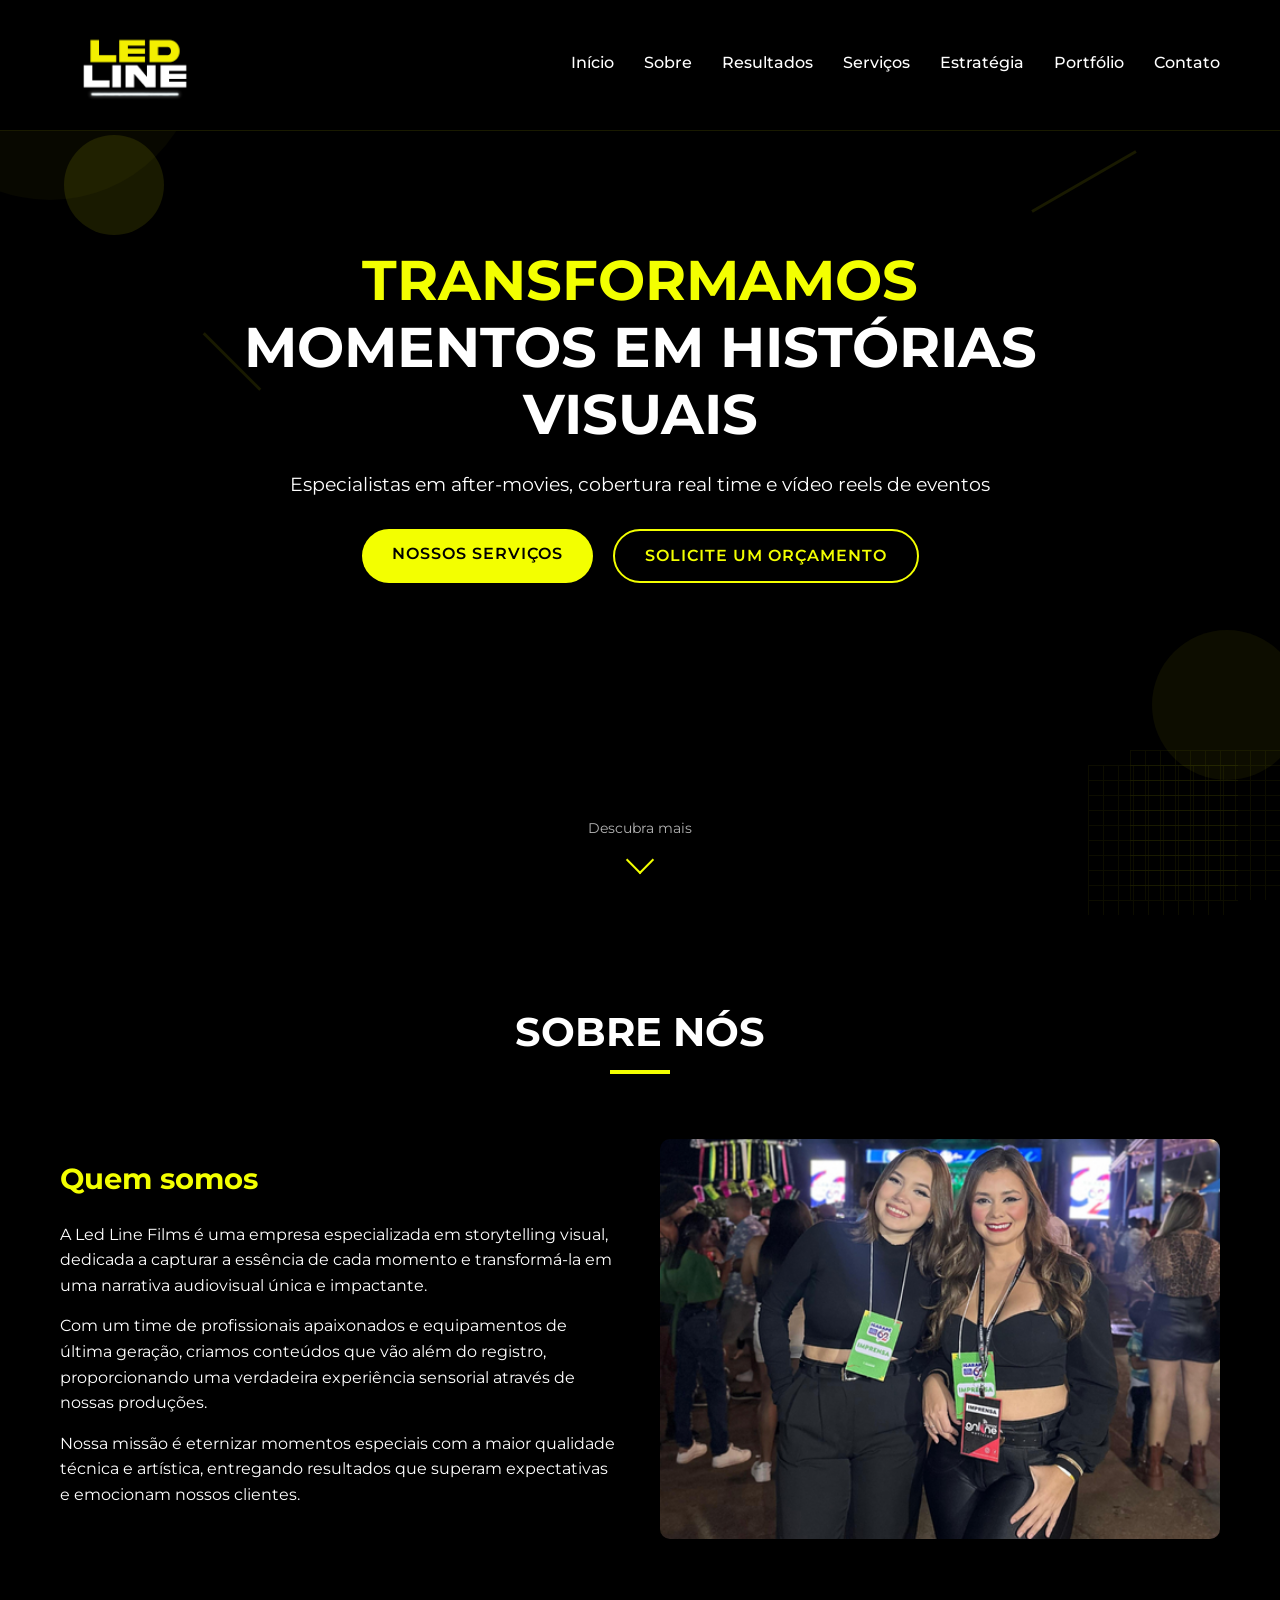
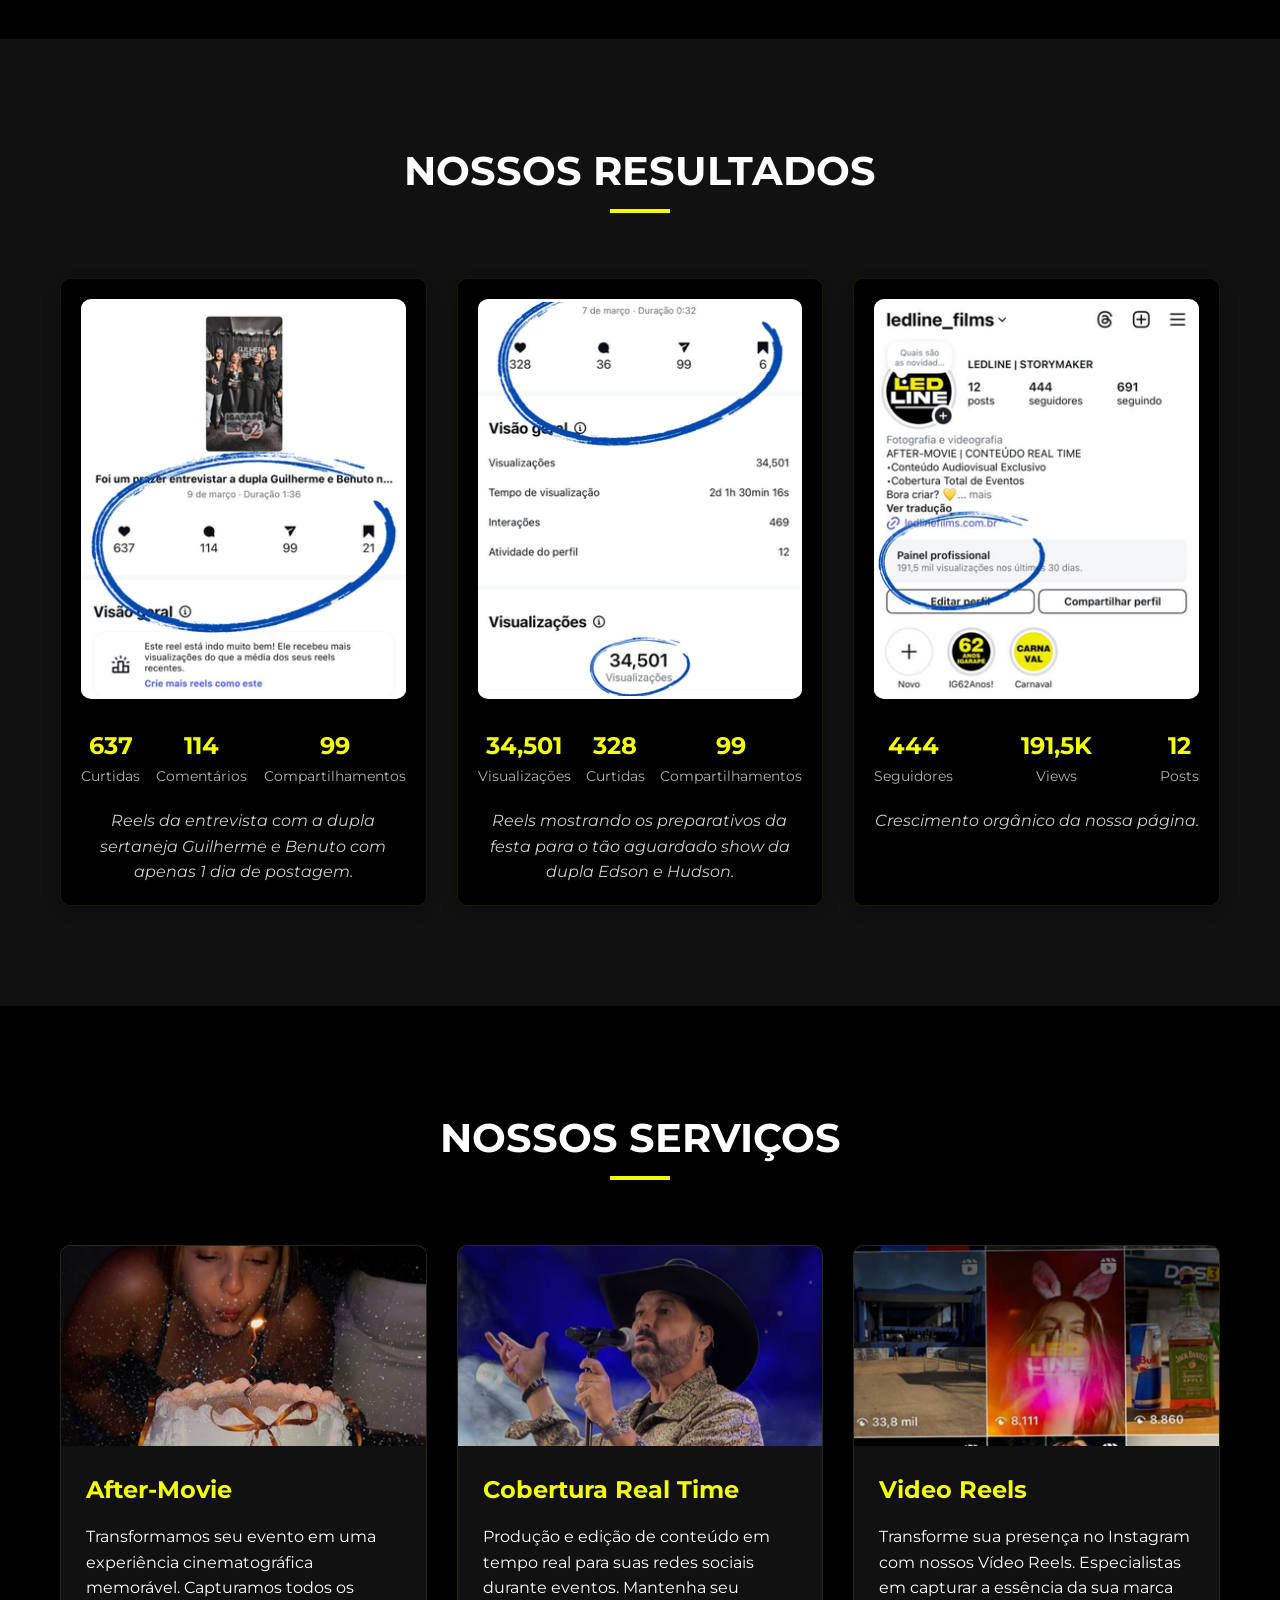
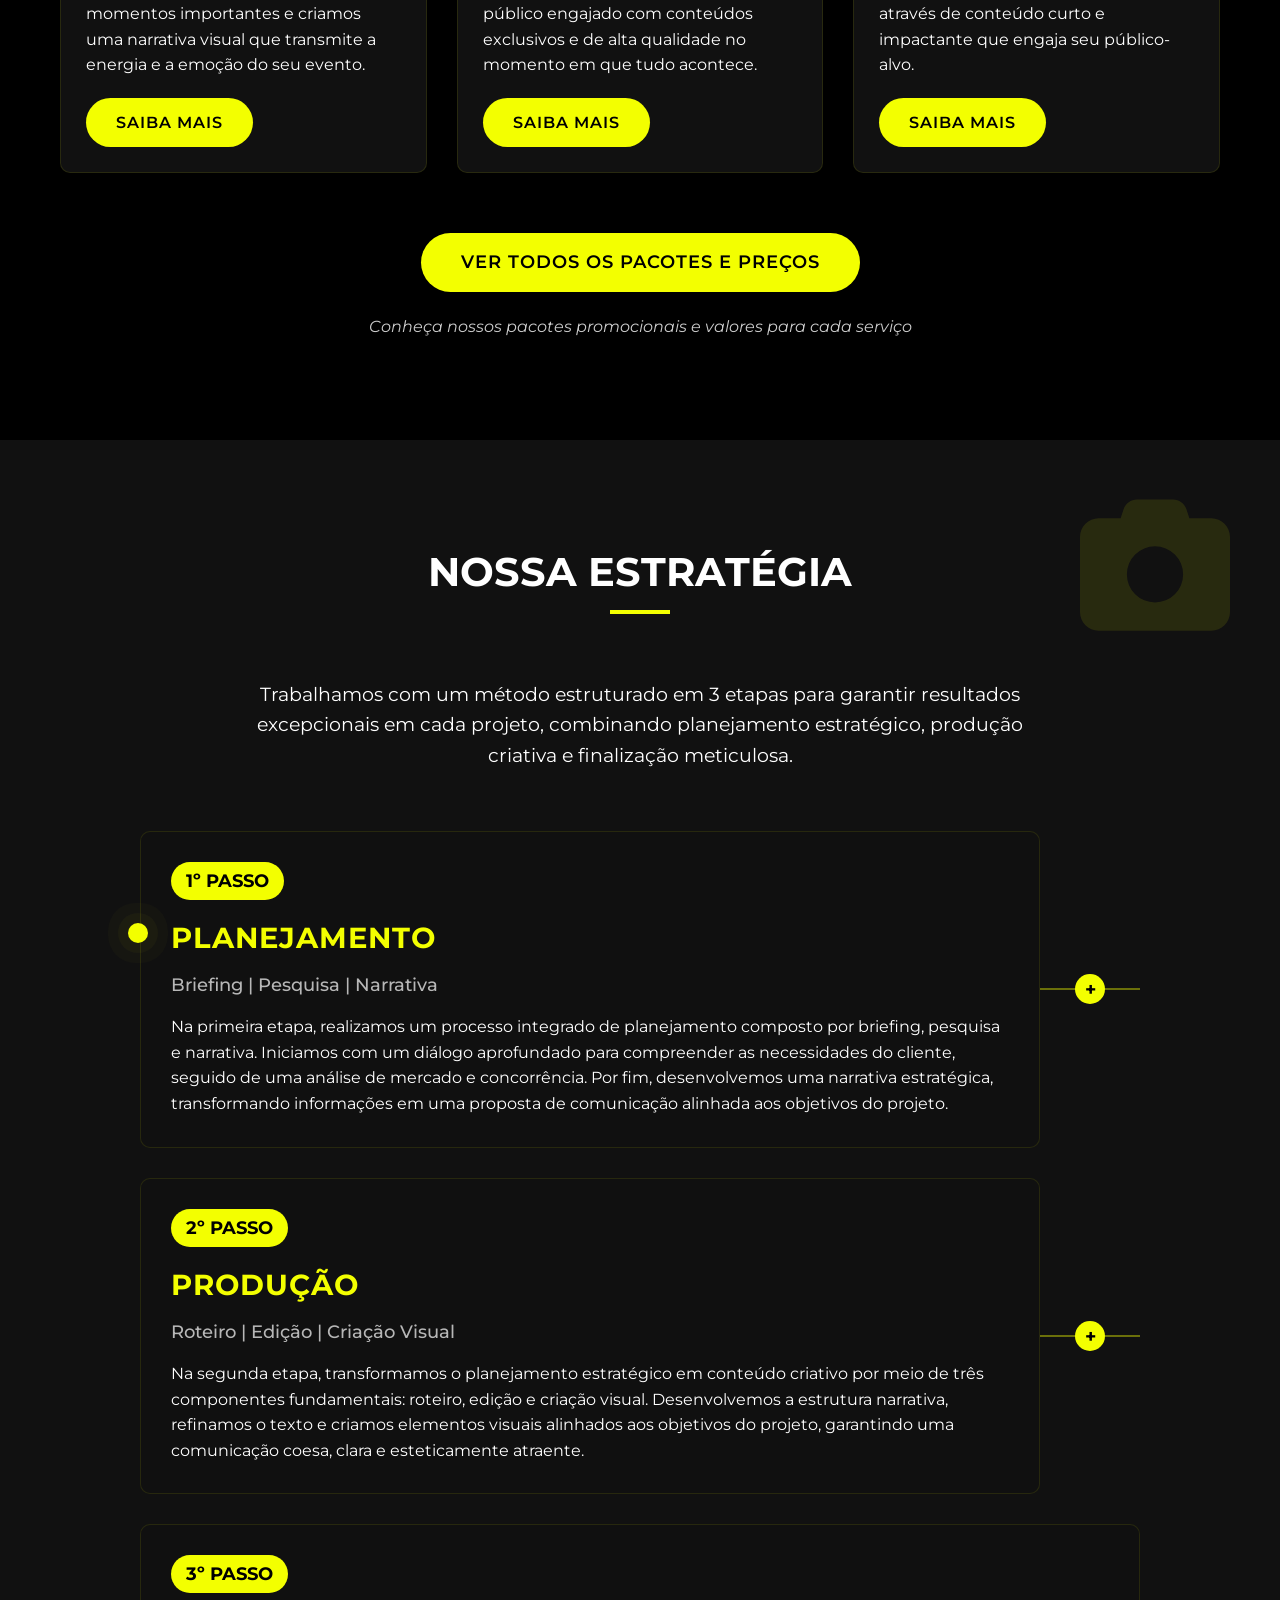
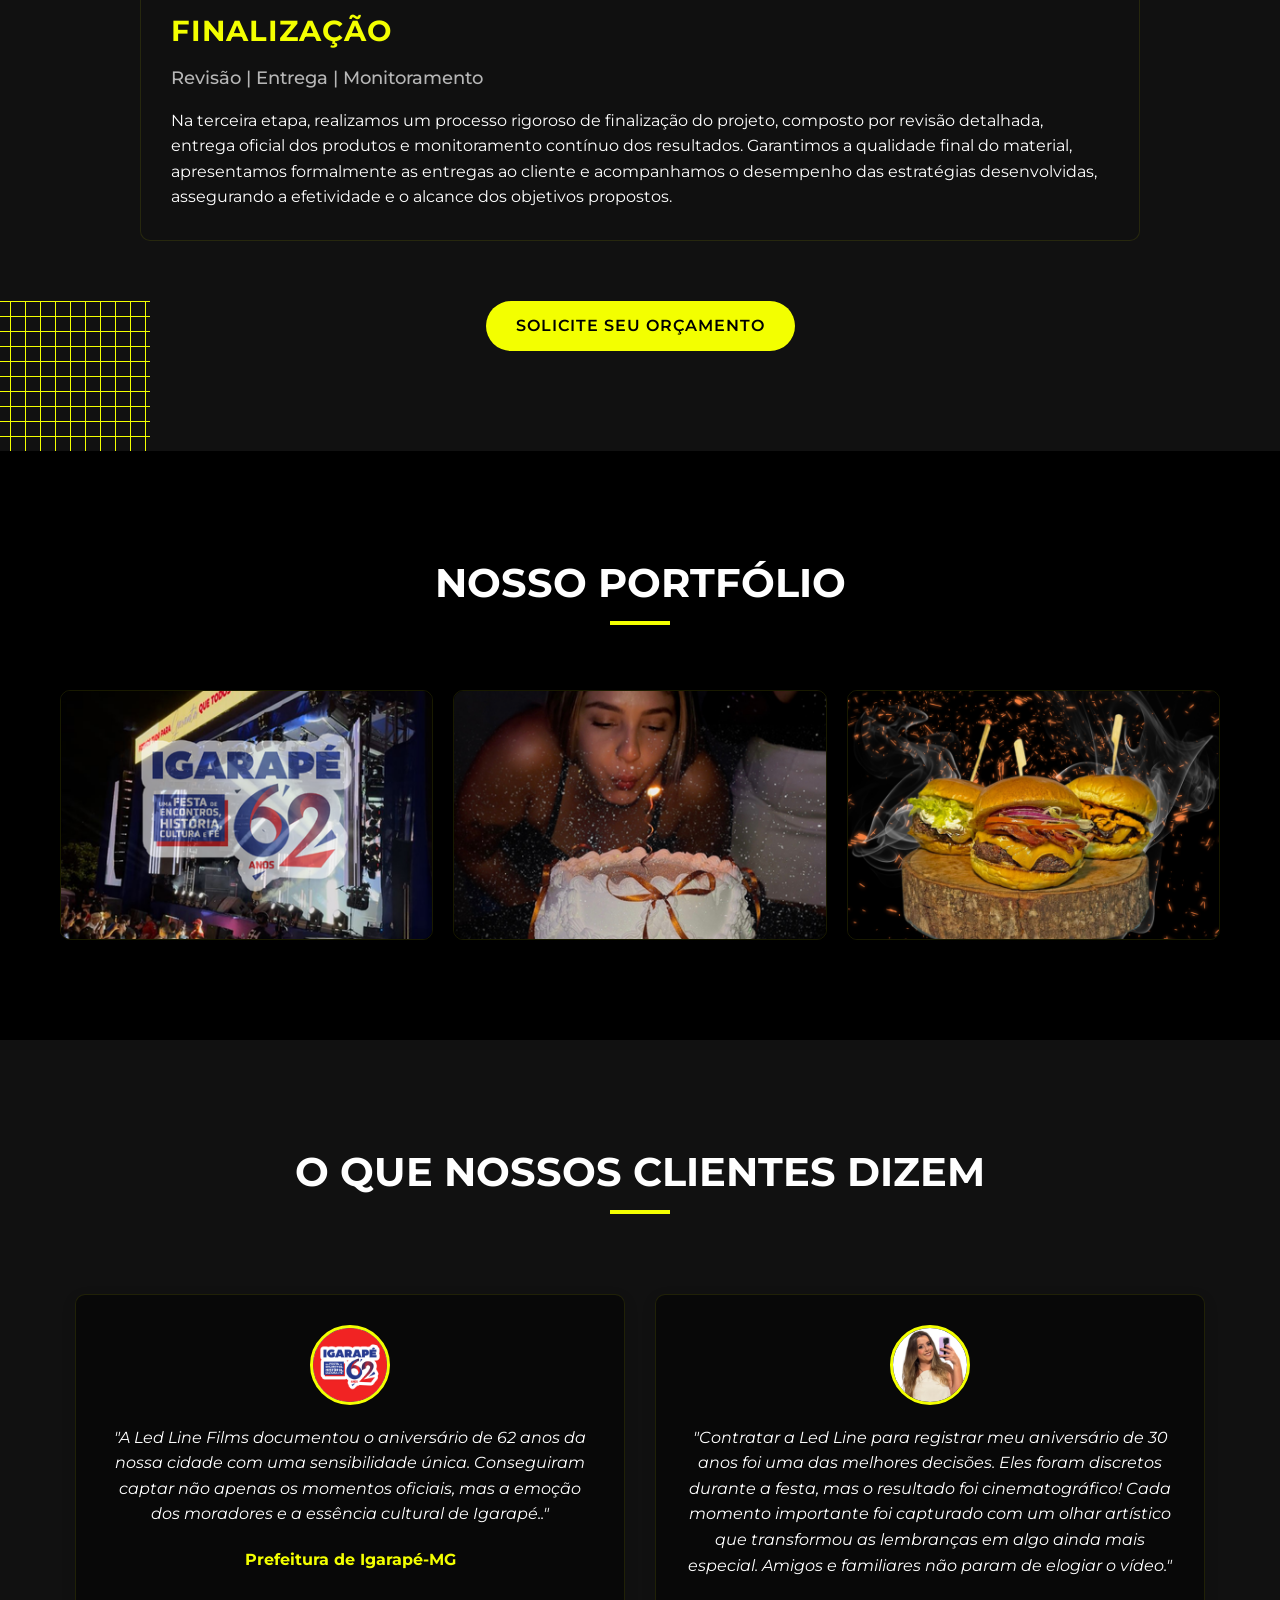
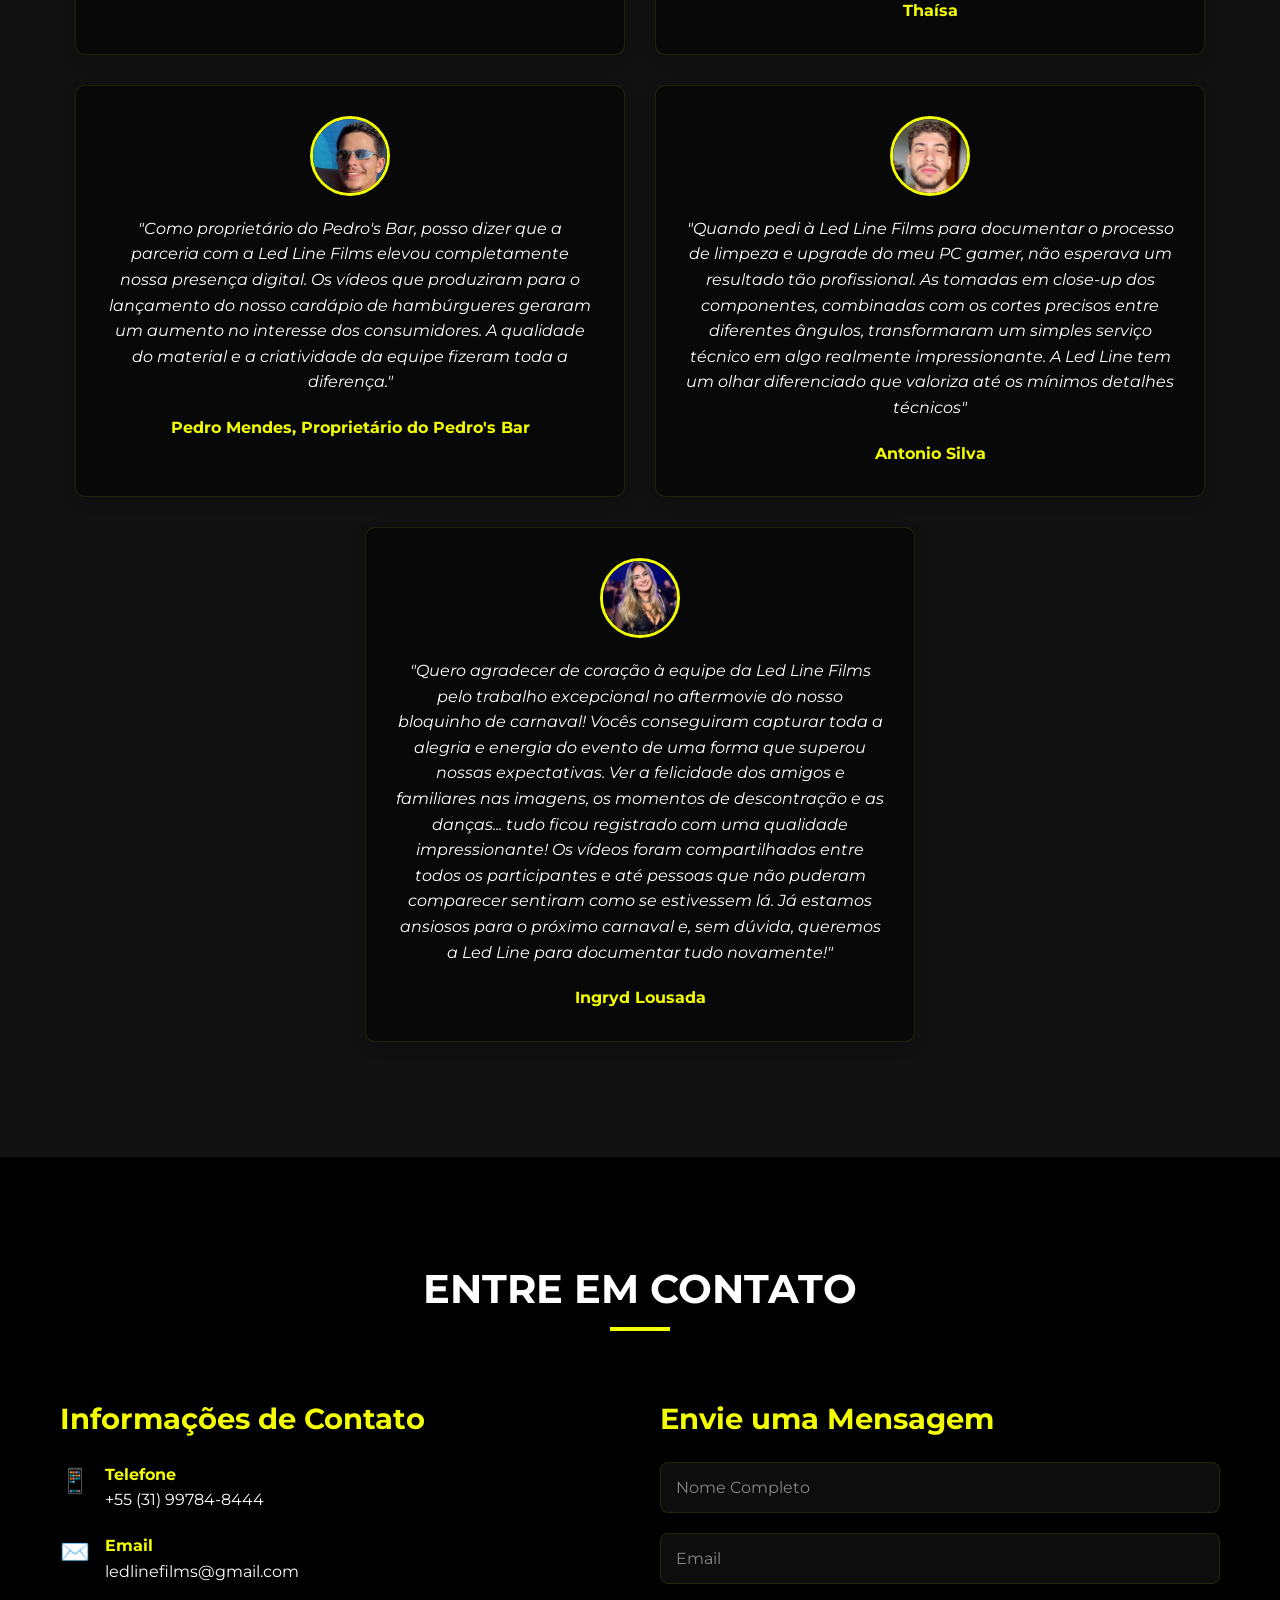
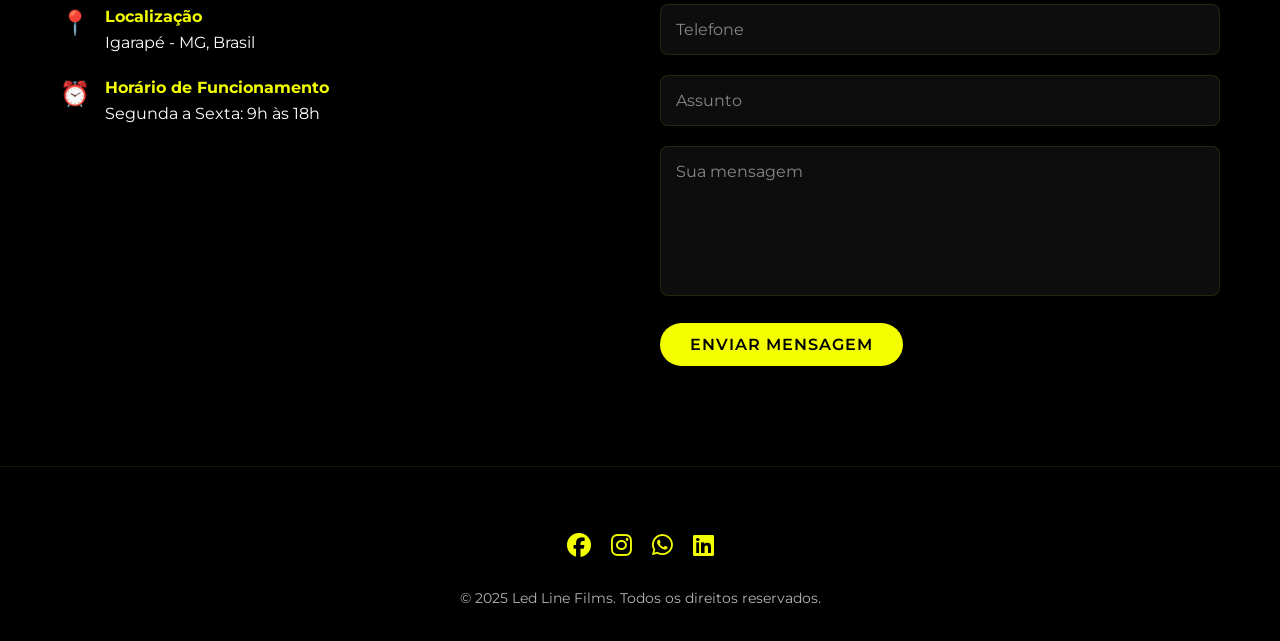
==== index.html @ b4d3a760 "main" ====
<!DOCTYPE html>
<html lang="pt-BR">
<head>
    <meta charset="UTF-8">
    <meta name="viewport" content="width=device-width, initial-scale=1.0">
    <title>Led Line Films | Story Maker</title>
    <link rel="stylesheet" href="styles.css">
    <link href="https://fonts.googleapis.com/css2?family=Montserrat:wght@400;500;600;700&display=swap" rel="stylesheet">
    <link rel="icon" href="/imgs/favicon.svg" type="image/x-icon">
    <link rel="shortcut icon" href="/imgs/favicon.svg" type="image/x-icon">
    <link rel="stylesheet" href="https://cdnjs.cloudflare.com/ajax/libs/font-awesome/6.5.1/css/all.min.css">
</head>
<body>
    <!-- Header -->
    <header>
        <div class="container nav-container">
            <a href="#home" class="logo">
                <img src="/imgs/logo.png" alt="LED LINE Films Logo">
            </a>
            <nav>
                <ul>
                    <li><a href="#home">Início</a></li>
                    <li><a href="#about">Sobre</a></li>
                    <li><a href="#resultados">Resultados</a></li>
                    <li><a href="#services">Serviços</a></li>
                    <li><a href="#estrategia">Estratégia</a></li>
                    <li><a href="#portfolio">Portfólio</a></li>
                    <li><a href="#contact">Contato</a></li>
                </ul>
            </nav>
            <div class="hamburger">
                <div class="line1"></div>
                <div class="line2"></div>
                <div class="line3"></div>
            </div>
        </div>
    </header>

   <!-- Hero Section Corrigida -->
<section class="hero" id="home">
    <div class="container">
        <div class="hero-content">
            <h1><span class="accent-text">Transformamos</span> momentos em histórias visuais</h1>
            <p>Especialistas em after-movies, cobertura real time e vídeo reels de eventos</p>
            <div class="hero-buttons">
                <a href="#services" class="btn">Nossos Serviços</a>
                <a href="#contact" class="btn btn-outline">Solicite um orçamento</a>
            </div>
        </div>
        
        <!-- Indicador de scroll reposicionado -->
        <div class="scroll-indicator">
            <span>Descubra mais</span>
            <div class="scroll-arrow">
                <i class="arrow-down"></i>
            </div>
        </div>
    </div>
    
    <!-- Elementos decorativos -->
    <div class="hero-decor-grid"></div>
    <div class="hero-decor-circle"></div>
</section>

    <!-- About Section -->
    <section class="about" id="about">
        <div class="container">
            <div class="section-title">
                <h2>Sobre Nós</h2>
            </div>
            <div class="about-content">
                <div class="about-text">
                    <h3>Quem somos</h3>
                    <p>A Led Line Films é uma empresa especializada em storytelling visual, dedicada a capturar a essência de cada momento e transformá-la em uma narrativa audiovisual única e impactante.</p>
                    <p>Com um time de profissionais apaixonados e equipamentos de última geração, criamos conteúdos que vão além do registro, proporcionando uma verdadeira experiência sensorial através de nossas produções.</p>
                    <p>Nossa missão é eternizar momentos especiais com a maior qualidade técnica e artística, entregando resultados que superam expectativas e emocionam nossos clientes.</p>
                </div>
                <div class="about-image">
                    <img src="/imgs/equipe-led-line1.png" alt="Equipe Led Line Films em ação">
                </div>
            </div>
        </div>
    </section>

    <!-- Results Section -->
    <section class="resultados" id="resultados">
        <div class="container">
            <div class="section-title">
                <h2>Nossos Resultados</h2>
            </div>
            <div class="resultados-grid">
                <div class="resultado-card">
                    <div class="resultado-insights">
                        <img src="/imgs/result1.png" alt="Insights do Reel">
                        <div class="resultado-stats">
                            <div class="stat-item">
                                <span class="stat-number">637</span>
                                <span class="stat-label">Curtidas</span>
                            </div>
                            <div class="stat-item">
                                <span class="stat-number">114</span>
                                <span class="stat-label">Comentários</span>
                            </div>
                            <div class="stat-item">
                                <span class="stat-number">99</span>
                                <span class="stat-label">Compartilhamentos</span>
                            </div>
                        </div>
                        <p class="resultado-description">Reels da entrevista com a dupla sertaneja Guilherme e Benuto com apenas 1 dia de postagem.</p>
                    </div>
                </div>
                <div class="resultado-card">
                    <div class="resultado-insights">
                        <img src="/imgs/result2.png" alt="Show Insights">
                        <div class="resultado-stats">
                            <div class="stat-item">
                                <span class="stat-number">34,501</span>
                                <span class="stat-label">Visualizações</span>
                            </div>
                            <div class="stat-item">
                                <span class="stat-number">328</span>
                                <span class="stat-label">Curtidas</span>
                            </div>
                            <div class="stat-item">
                                <span class="stat-number">99</span>
                                <span class="stat-label">Compartilhamentos</span>
                            </div>
                        </div>
                        <p class="resultado-description">Reels mostrando os preparativos da festa para o tão aguardado show da dupla Edson e Hudson.</p>
                    </div>
                </div>
                <div class="resultado-card">
                    <div class="resultado-insights">
                        <img src="/imgs/result3.png" alt="Show Insights">
                        <div class="resultado-stats">
                            <div class="stat-item">
                                <span class="stat-number">444</span>
                                <span class="stat-label">Seguidores</span>
                            </div>
                            <div class="stat-item">
                                <span class="stat-number">191,5K</span>
                                <span class="stat-label">Views</span>
                            </div>
                            <div class="stat-item">
                                <span class="stat-number">12</span>
                                <span class="stat-label">Posts</span>
                            </div>
                        </div>
                        <p class="resultado-description">Crescimento orgânico da nossa página.</p>
                    </div>
                </div>
            </div>
        </div>
    </section>

    <!-- Services Section -->
    <section class="services" id="services">
        <div class="container">
            <div class="section-title">
                <h2>Nossos Serviços</h2>
            </div>
            <div class="services-grid">
                <div class="service-card">
                    <div class="service-img">
                        <img src="/imgs/AFTERMOVIE.png" alt="After-Movie">
                    </div>
                    <div class="service-info">
                        <h3>After-Movie</h3>
                        <p>Transformamos seu evento em uma experiência cinematográfica memorável. Capturamos todos os momentos importantes e criamos uma narrativa visual que transmite a energia e a emoção do seu evento.</p>
                        <a href="#contact" class="btn">Saiba mais</a>
                    </div>
                </div>
                <div class="service-card">
                    <div class="service-img">
                        <img src="/imgs/REALTIME.png" alt="Conteúdo Real Time">
                    </div>
                    <div class="service-info">
                        <h3>Cobertura Real Time</h3>
                        <p>Produção e edição de conteúdo em tempo real para suas redes sociais durante eventos. Mantenha seu público engajado com conteúdos exclusivos e de alta qualidade no momento em que tudo acontece.</p>
                        <a href="#contact" class="btn">Saiba mais</a>
                    </div>
                </div>
                <div class="service-card">
                    <div class="service-img">
                        <img src="/imgs/VIDEOREELS.png" alt="Cobertura Total de Eventos">
                    </div>
                    <div class="service-info">
                        <h3>Video Reels</h3>
                        <p>Transforme sua presença no Instagram com nossos Vídeo Reels. Especialistas em capturar a essência da sua marca através de conteúdo curto e impactante que engaja seu público-alvo.</p>
                        <a href="#contact" class="btn">Saiba mais</a>
                    </div>
                </div>
            </div>
            <!-- Botão para adicionar no final da seção de serviços na página principal (index.html) -->
                <div class="services-cta">
                    <a href="pacotes.html" class="btn btn-lg">Ver todos os pacotes e preços</a>
                    <p>Conheça nossos pacotes promocionais e valores para cada serviço</p>
                </div>
        </div>
    </section>
    

    <!-- Estratégia Section -->
<section class="estrategia" id="estrategia">
    <div class="container">
        <div class="section-title">
            <h2>Nossa Estratégia</h2>
        </div>
        
        <div class="estrategia-intro">
            <p>Trabalhamos com um método estruturado em 3 etapas para garantir resultados excepcionais em cada projeto, combinando planejamento estratégico, produção criativa e finalização meticulosa.</p>
        </div>
        
        <div class="estrategia-steps">
            <div class="step-container">
                <div class="step-card">
                    <div class="step-number">1º PASSO</div>
                    <h3>PLANEJAMENTO</h3>
                    <div class="step-subtitle">Briefing | Pesquisa | Narrativa</div>
                    <p>Na primeira etapa, realizamos um processo integrado de planejamento composto por briefing, pesquisa e narrativa. Iniciamos com um diálogo aprofundado para compreender as necessidades do cliente, seguido de uma análise de mercado e concorrência. Por fim, desenvolvemos uma narrativa estratégica, transformando informações em uma proposta de comunicação alinhada aos objetivos do projeto.</p>
                </div>
                <div class="step-connector">
                    <span class="connector-line"></span>
                    <span class="connector-plus">+</span>
                </div>
            </div>

            <div class="step-container">
                <div class="step-card">
                    <div class="step-number">2º PASSO</div>
                    <h3>PRODUÇÃO</h3>
                    <div class="step-subtitle">Roteiro | Edição | Criação Visual</div>
                    <p>Na segunda etapa, transformamos o planejamento estratégico em conteúdo criativo por meio de três componentes fundamentais: roteiro, edição e criação visual. Desenvolvemos a estrutura narrativa, refinamos o texto e criamos elementos visuais alinhados aos objetivos do projeto, garantindo uma comunicação coesa, clara e esteticamente atraente.</p>
                </div>
                <div class="step-connector">
                    <span class="connector-line"></span>
                    <span class="connector-plus">+</span>
                </div>
            </div>

            <div class="step-container">
                <div class="step-card">
                    <div class="step-number">3º PASSO</div>
                    <h3>FINALIZAÇÃO</h3>
                    <div class="step-subtitle">Revisão | Entrega | Monitoramento</div>
                    <p>Na terceira etapa, realizamos um processo rigoroso de finalização do projeto, composto por revisão detalhada, entrega oficial dos produtos e monitoramento contínuo dos resultados. Garantimos a qualidade final do material, apresentamos formalmente as entregas ao cliente e acompanhamos o desempenho das estratégias desenvolvidas, assegurando a efetividade e o alcance dos objetivos propostos.</p>
                </div>
            </div>
        </div>
        
        <div class="estrategia-cta">
            <a href="#contact" class="btn">Solicite seu orçamento</a>
        </div>
    </div>
    
    <!-- Elementos decorativos -->
    <div class="estrategia-decor-camera"></div>
    <div class="estrategia-decor-grid"></div>
    <div class="estrategia-decor-circles"></div>
</section>

    <!-- Portfolio Section -->
    <section class="portfolio" id="portfolio">
        <div class="container">
            <div class="section-title">
                <h2>Nosso Portfólio</h2>
            </div>
            <div class="portfolio-grid">
                <div class="portfolio-item">
                    <img src="/imgs/62_anos_igarapé.png" alt="Projeto 1" class="portfolio-img">
                    <div class="portfolio-overlay">
                        <h3>62 anos de Igarapé</h3>
                        <p>After-movie para a festa de 62 anos da cidade de Igarapé-MG</p>
                        <a href="https://www.instagram.com/reel/DG8-JLySBRs/?utm_source=ig_web_copy_link&igsh=MzRlODBiNWFlZA==" class="btn">Ver Projeto</a>
                    </div>
                </div>
                <div class="portfolio-item">
                    <img src="/imgs/AFTERMOVIE.png" alt="Projeto 2" class="portfolio-img">
                    <div class="portfolio-overlay">
                        <h3>Aniversário Lawane</h3>
                        <p>Cobertura completa e After-movie festa de Aniversário. </p>
                        <a href="https://www.instagram.com/reel/DGlyJ3hvzEm/?utm_source=ig_web_copy_link&igsh=MzRlODBiNWFlZA==" class="btn">Ver Projeto</a>
                    </div>
                </div>
                <div class="portfolio-item">
                    <img src="/imgs/3_hamburgueres.png" alt="Projeto 3" class="portfolio-img">
                    <div class="portfolio-overlay">
                        <h3>Reels Hambúrguer</h3>
                        <p>Conteúdo produzido para divulgação de novos Hambúrgueres a venda.</p>
                        <a href="https://www.instagram.com/reel/DGUJ_J6pCi2/?utm_source=ig_web_copy_link&igsh=MzRlODBiNWFlZA==" class="btn">Ver Projeto</a>
                    </div>
                </div>
            </div>
        </div>
    </section>

    <!-- Testimonials Section -->
    <section class="testimonials">
        <div class="container">
            <div class="section-title">
                <h2>O Que Nossos Clientes Dizem</h2>
            </div>
            <div class="testimonial-slider">
                <div class="testimonial">
                    <div class="client-image">
                        <img src="/imgs/logo_igarape_fundo_vermelho.png" alt="Cliente">
                    </div>
                    <p>"A Led Line Films documentou o aniversário de 62 anos da nossa cidade com uma sensibilidade única. Conseguiram captar não apenas os momentos oficiais, mas a emoção dos moradores e a essência cultural de Igarapé.."</p>
                    <div class="client-name">Prefeitura de Igarapé-MG</div>
                </div>
    
                <div class="testimonial">
                    <div class="client-image">
                        <img src="/imgs/foto_thaisa.png" alt="Cliente">
                    </div>
                    <p>"Contratar a Led Line para registrar meu aniversário de 30 anos foi uma das melhores decisões. Eles foram discretos durante a festa, mas o resultado foi cinematográfico! Cada momento importante foi capturado com um olhar artístico que transformou as lembranças em algo ainda mais especial. Amigos e familiares não param de elogiar o vídeo."</p>
                    <div class="client-name">Thaísa</div>
                </div>
    
                <div class="testimonial">
                    <div class="client-image">
                        <img src="/imgs/foto_pedro.png" alt="Cliente">
                    </div>
                    <p>"Como proprietário do Pedro's Bar, posso dizer que a parceria com a Led Line Films elevou completamente nossa presença digital. Os vídeos que produziram para o lançamento do nosso cardápio de hambúrgueres geraram um aumento no interesse dos consumidores. A qualidade do material e a criatividade da equipe fizeram toda a diferença."</p>
                    <div class="client-name">Pedro Mendes, Proprietário do Pedro's Bar</div>
                </div>
    
                <div class="testimonial">
                    <div class="client-image">
                        <img src="/imgs/foto_antonio.png" alt="Cliente">
                    </div>
                    <p>"Quando pedi à Led Line Films para documentar o processo de limpeza e upgrade do meu PC gamer, não esperava um resultado tão profissional. As tomadas em close-up dos componentes, combinadas com os cortes precisos entre diferentes ângulos, transformaram um simples serviço técnico em algo realmente impressionante. A Led Line tem um olhar diferenciado que valoriza até os mínimos detalhes técnicos"</p>
                    <div class="client-name">Antonio Silva</div>
                </div>

                <div class="testimonial">
                    <div class="client-image">
                        <img src="/imgs/foto_ingryd.png" alt="Cliente">
                    </div>
                    <p>"Quero agradecer de coração à equipe da Led Line Films pelo trabalho excepcional no aftermovie do nosso bloquinho de carnaval! Vocês conseguiram capturar toda a alegria e energia do evento de uma forma que superou nossas expectativas. Ver a felicidade dos amigos e familiares nas imagens, os momentos de descontração e as danças... tudo ficou registrado com uma qualidade impressionante! Os vídeos foram compartilhados entre todos os participantes e até pessoas que não puderam comparecer sentiram como se estivessem lá. Já estamos ansiosos para o próximo carnaval e, sem dúvida, queremos a Led Line para documentar tudo novamente!"</p>
                    <div class="client-name">Ingryd Lousada</div>
                </div>

            </div>
        </div>
    </section>

    <!-- Contact Section -->
    <section class="contact" id="contact">
        <div class="container">
            <div class="section-title">
                <h2>Entre em Contato</h2>
            </div>
            <div class="contact-container">
                <div class="contact-info">
                    <h3>Informações de Contato</h3>
                    <div class="contact-item">
                        <span class="contact-icon">📱</span>
                        <div>
                            <h4>Telefone</h4>
                            <p>+55 (31) 99784-8444</p>
                        </div>
                    </div>
                    <div class="contact-item">
                        <span class="contact-icon">✉️</span>
                        <div>
                            <h4>Email</h4>
                            <p>ledlinefilms@gmail.com</p>
                        </div>
                    </div>
                    <div class="contact-item">
                        <span class="contact-icon">📍</span>
                        <div>
                            <h4>Localização</h4>
                            <p>Igarapé - MG, Brasil</p>
                        </div>
                    </div>
                    <div class="contact-item">
                        <span class="contact-icon">⏰</span>
                        <div>
                            <h4>Horário de Funcionamento</h4>
                            <p>Segunda a Sexta: 9h às 18h</p>
                        </div>
                    </div>
                </div>
                <div class="contact-form">
                    <h3>Envie uma Mensagem</h3>
                    <form action="https://formsubmit.co/ledlinefilms@gmail.com" method="POST">
                        <!-- Substitua seu-email@seudominio.com pelo seu email real -->
                        
                        <!-- Configurações do FormSubmit -->
                        <input type="hidden" name="_next" value="https://ledlinefilms.com.br/thanks.html">
                        <input type="hidden" name="_subject" value="Nova mensagem do site">
                        <input type="hidden" name="_captcha" value="false">
                        
                        <div class="form-group">
                            <input type="text" name="nome" class="form-control" placeholder="Nome Completo" required>
                        </div>
                        <div class="form-group">
                            <input type="email" name="email" class="form-control" placeholder="Email" required>
                        </div>
                        <div class="form-group">
                            <input type="tel" name="telefone" class="form-control" placeholder="Telefone">
                        </div>
                        <div class="form-group">
                            <input type="text" name="assunto" class="form-control" placeholder="Assunto">
                        </div>
                        <div class="form-group">
                            <textarea name="mensagem" class="form-control" placeholder="Sua mensagem" required></textarea>
                        </div>
                        <button type="submit" class="btn">Enviar Mensagem</button>
                    </form>
                </div>
            </div>
        </div>
    </section>

    <!-- Footer -->
    <footer>
        <div class="container">
            <div class="social-icons">
                <a href="#"><i class="fab fa-facebook"></i></a>
                <a href="https://www.instagram.com/ledline_films/"><i class="fab fa-instagram"></i></a>
                <a href="#"><i class="fab fa-whatsapp"></i></a>
                <a href="#"><i class="fab fa-linkedin"></i></a>
            </div>
            <div class="copyright">
                &copy; 2025 Led Line Films. Todos os direitos reservados.
            </div>
        </div>
    </footer>

    <script src="script.js"></script>
</body>
</html>
---- styles.css ----
:root {
    --primary-color: #000000;         /* Preto como na proposta */
    --accent-color: #f3ff00;          /* Amarelo vibrante como na proposta */
    --text-color: #ffffff;            /* Texto branco */
    --secondary-color: #111111;       /* Tom escuro secundário */
    --transition: all 0.3s ease;
}

/* Reset global e estilos base */
* {
    margin: 0;
    padding: 0;
    box-sizing: border-box;
    font-family: 'Montserrat', sans-serif;
}

body {
    background-color: var(--primary-color);
    color: var(--text-color);
    line-height: 1.6;
}

/* Definições de containers */
.container {
    max-width: 1200px;
    margin: 0 auto;
    padding: 0 20px;
}

/* Estilos para links e botões */
a {
    text-decoration: none;
    color: var(--text-color);
    transition: var(--transition);
}

a:hover {
    color: var(--accent-color);
}

.btn {
    display: inline-block;
    background-color: var(--accent-color);
    color: black;
    padding: 12px 30px;
    border: none;
    border-radius: 50px;
    font-size: 1rem;
    font-weight: 600;
    cursor: pointer;
    transition: var(--transition);
    text-decoration: none;
    text-transform: uppercase;
    letter-spacing: 1px;
}

.btn:hover {
    color: black;
    background-color: var(--accent-color);
    transform: translateY(-3px);
    box-shadow: 0 4px 15px rgba(243, 255, 0, 0.3);
}

.btn-outline {
    background-color: transparent;
    border: 2px solid var(--accent-color);
    color: var(--accent-color);
}

.btn-outline:hover {
    background-color: var(--accent-color);
    color: black;
}

/* Estilos para textos com destaque */
.accent-text {
    color: var(--accent-color);
    font-weight: 700;
}

/* Header e navegação */
header {
    background-color: rgba(0, 0, 0, 0.9);
    position: fixed;
    width: 100%;
    z-index: 1000;
    padding: 5px 0;
    border-bottom: 1px solid rgba(243, 255, 0, 0.1);
    transition: var(--transition);
}

header.scrolled {
    padding: 5px 0;
    background-color: rgba(0, 0, 0, 0.95);
    box-shadow: 0 2px 10px rgba(0, 0, 0, 0.5);
}

.nav-container {
    display: flex;
    justify-content: space-between;
    align-items: center;
}

.logo {
    display: flex;
    align-items: center;
    text-decoration: none;
    width: 150px;
    height: 120px;
}

.logo img {
    width: 100%;
    height: 100%;
    object-fit: contain;
}

nav ul {
    display: flex;
    list-style: none;
}

nav ul li {
    margin-left: 30px;
}

nav ul li a {
    color: var(--text-color);
    text-decoration: none;
    font-weight: 500;
    transition: var(--transition);
    position: relative;
}

nav ul li a:hover {
    color: var(--accent-color);
}

.nav-hover-line {
    display: block;
    height: 2px;
    width: 0;
    background-color: var(--accent-color);
    transition: width 0.3s ease;
    margin-top: 3px;
}

nav ul li a:hover .nav-hover-line {
    width: 100%;
}

.hamburger {
    display: none;
    cursor: pointer;
}

.hamburger div {
    width: 25px;
    height: 3px;
    background-color: var(--text-color);
    margin: 5px;
    transition: var(--transition);
}

/* Seção Hero */
.hero {
    position: relative;
    height: 100vh;
    background: linear-gradient(rgba(0, 0, 0, 0.8), rgba(0, 0, 0, 0.8)), url('/imgs/bg-hero.jpg') center/cover no-repeat;
    display: flex;
    align-items: center;
    text-align: center;
    overflow: hidden;
}

.hero .container {
    display: flex;
    flex-direction: column;
    justify-content: center;
    align-items: center;
    height: 100%;
    position: relative;
}

.hero-content {
    max-width: 800px;
    margin: 0 auto;
    position: relative;
    z-index: 2;
    padding-bottom: 70px; /* Espaço para o indicador de scroll */
}

.hero-content h1 {
    font-size: 3.5rem;
    font-weight: 700;
    margin-bottom: 20px;
    line-height: 1.2;
    text-transform: uppercase;
    animation: fadeInUp 1s ease;
}

.hero-content p {
    font-size: 1.2rem;
    margin-bottom: 30px;
    animation: fadeInUp 1.2s ease;
}

.hero-buttons {
    display: flex;
    justify-content: center;
    gap: 20px;
    margin-top: 30px;
    animation: fadeInUp 1.4s ease;
}

.scroll-indicator {
    position: absolute;
    bottom: 30px;
    left: 50%;
    transform: translateX(-50%);
    text-align: center;
    animation: bounce 2s infinite;
    z-index: 2;
}

.scroll-indicator span {
    display: block;
    font-size: 0.9rem;
    margin-bottom: 10px;
    opacity: 0.7;
}

.arrow-down {
    display: block;
    width: 20px;
    height: 20px;
    border-right: 2px solid var(--accent-color);
    border-bottom: 2px solid var(--accent-color);
    transform: rotate(45deg);
    margin: 0 auto;
}

.hero-decor-grid {
    position: absolute;
    bottom: -50px;
    right: -50px;
    width: 200px;
    height: 200px;
    background-image: linear-gradient(var(--accent-color) 1px, transparent 1px), 
                      linear-gradient(90deg, var(--accent-color) 1px, transparent 1px);
    background-size: 15px 15px;
    opacity: 0.05;
    z-index: 1;
}

.hero-decor-circle {
    position: absolute;
    top: -100px;
    left: -100px;
    width: 300px;
    height: 300px;
    border-radius: 50%;
    background-color: var(--accent-color);
    opacity: 0.03;
    z-index: 1;
}

/* Seção Sobre */
.about {
    padding: 100px 0;
    position: relative;
    overflow: hidden;
}

.section-title {
    text-align: center;
    margin-bottom: 60px;
}

.section-title h2 {
    font-size: 2.5rem;
    font-weight: 700;
    display: inline-block;
    position: relative;
    margin-bottom: 15px;
    text-transform: uppercase;
}

.section-title h2:after {
    content: '';
    position: absolute;
    left: 50%;
    bottom: -10px;
    transform: translateX(-50%);
    width: 60px;
    height: 4px;
    background-color: var(--accent-color);
}

.about-content {
    display: flex;
    flex-wrap: wrap;
    align-items: center;
    justify-content: space-between;
}

.about-text {
    flex: 1;
    padding-right: 40px;
}

.about-text h3 {
    font-size: 1.8rem;
    margin-bottom: 20px;
    color: var(--accent-color);
}

.about-text p {
    margin-bottom: 15px;
}

.about-image {
    flex: 1;
    overflow: hidden;
    border-radius: 10px;
    box-shadow: 0 5px 15px rgba(0, 0, 0, 0.3);
    height: 400px;
}

.about-image img {
    width: 100%;
    height: 100%;
    object-fit: cover;
    transition: var(--transition);
}

.about-image img:hover {
    transform: scale(1.05);
}

/* Seção Estratégia */
.estrategia {
    padding: 100px 0;
    background-color: var(--secondary-color);
    position: relative;
    overflow: hidden;
}

.estrategia-intro {
    max-width: 800px;
    margin: 0 auto 60px;
    text-align: center;
    font-size: 1.2rem;
}

.estrategia-steps {
    display: flex;
    flex-direction: column;
    gap: 30px;
    max-width: 1000px;
    margin: 0 auto;
}

.step-container {
    display: flex;
    align-items: center;
}

.step-card {
    background-color: rgba(17, 17, 17, 0.7);
    border: 1px solid rgba(243, 255, 0, 0.1);
    border-radius: 10px;
    padding: 30px;
    flex: 1;
    position: relative;
    transition: transform 0.3s ease, box-shadow 0.3s ease;
}

.step-card:hover {
    transform: translateY(-5px);
    box-shadow: 0 10px 20px rgba(0, 0, 0, 0.2);
    border-color: rgba(243, 255, 0, 0.3);
}

.step-number {
    display: inline-block;
    background-color: var(--accent-color);
    color: black;
    font-weight: 700;
    padding: 5px 15px;
    border-radius: 20px;
    margin-bottom: 15px;
    font-size: 1.1rem;
}

.step-card h3 {
    font-size: 1.8rem;
    margin-bottom: 10px;
    color: var(--accent-color);
    text-transform: uppercase;
    font-weight: 700;
    letter-spacing: 1px;
}

.step-subtitle {
    font-size: 1.1rem;
    color: rgba(255, 255, 255, 0.7);
    margin-bottom: 15px;
    font-weight: 500;
}

.step-connector {
    display: flex;
    flex-direction: column;
    align-items: center;
    width: 100px;
    position: relative;
}

.connector-line {
    height: 2px;
    width: 100%;
    background-color: var(--accent-color);
    opacity: 0.4;
}

.connector-plus {
    position: absolute;
    top: 50%;
    left: 50%;
    transform: translate(-50%, -50%);
    width: 30px;
    height: 30px;
    background-color: var(--accent-color);
    color: black;
    border-radius: 50%;
    display: flex;
    align-items: center;
    justify-content: center;
    font-weight: 700;
    font-size: 1.2rem;
}

.estrategia-cta {
    text-align: center;
    margin-top: 60px;
}

/* Elementos decorativos da estratégia */
.estrategia-decor-camera {
    position: absolute;
    top: 50px;
    right: 50px;
    width: 150px;
    height: 150px;
    background-image: url('data:image/svg+xml;utf8,<svg xmlns="http://www.w3.org/2000/svg" viewBox="0 0 512 512" fill="%23f3ff00" opacity="0.1"><path d="M149.1 64.8L138.7 96H64C28.7 96 0 124.7 0 160V416c0 35.3 28.7 64 64 64H448c35.3 0 64-28.7 64-64V160c0-35.3-28.7-64-64-64H373.3L362.9 64.8C356.4 45.2 338.1 32 317.4 32H194.6c-20.7 0-39 13.2-45.5 32.8zM256 192a96 96 0 1 1 0 192 96 96 0 1 1 0-192z"/></svg>');
    background-repeat: no-repeat;
    opacity: 0.05;
    z-index: 1;
}

.estrategia-decor-grid {
    position: absolute;
    bottom: -50px;
    left: -50px;
    width: 200px;
    height: 200px;
    background-image: linear-gradient(var(--accent-color) 1px, transparent 1px), 
                      linear-gradient(90deg, var(--accent-color) 1px, transparent 1px);
    background-size: 15px 15px;
    opacity: 0.05;
    z-index: 1;
}

.estrategia-decor-circles {
    position: absolute;
    top: 30%;
    left: 10%;
    width: 20px;
    height: 20px;
    border-radius: 50%;
    background-color: var(--accent-color);
    box-shadow: 0 0 0 10px rgba(243, 255, 0, 0.03), 
                0 0 0 20px rgba(243, 255, 0, 0.02);
    opacity: 0.1;
    z-index: 1;
}

/* Seção Resultados */
.resultados {
    padding: 100px 0;
    background-color: var(--secondary-color);
    position: relative;
    overflow: hidden;
}

.resultados-grid {
    display: grid;
    grid-template-columns: repeat(auto-fit, minmax(350px, 1fr));
    gap: 30px;
}

.resultado-card {
    background-color: var(--primary-color);
    border-radius: 10px;
    overflow: hidden;
    box-shadow: 0 5px 15px rgba(0, 0, 0, 0.2);
    transition: var(--transition);
    padding: 20px;
    border: 1px solid rgba(243, 255, 0, 0.1);
}

.resultado-card:hover {
    transform: translateY(-10px);
    border-color: rgba(243, 255, 0, 0.3);
    box-shadow: 0 10px 30px rgba(0, 0, 0, 0.5);
}

.resultado-insights img {
    width: 100%;
    max-height: 500px;
    min-height: 400px;
    object-fit: contain;
    border-radius: 10px;
    margin-bottom: 20px;
    background-color: white;
}

.resultado-stats {
    display: flex;
    justify-content: space-between;
    margin-bottom: 20px;
}

.stat-item {
    display: flex;
    flex-direction: column;
    align-items: center;
}

.stat-number {
    font-size: 1.5rem;
    font-weight: bold;
    color: var(--accent-color);
}

.stat-label {
    font-size: 0.9rem;
    color: rgba(255, 255, 255, 0.7);
}

.resultado-description {
    text-align: center;
    font-style: italic;
    color: rgba(255, 255, 255, 0.8);
}

/* Seção Serviços */
.services {
    padding: 100px 0;
    background-color: var(--primary-color);
    position: relative;
    overflow: hidden;
}

.services-grid {
    display: grid;
    grid-template-columns: repeat(auto-fit, minmax(300px, 1fr));
    gap: 30px;
}

.service-card {
    background-color: var(--secondary-color);
    border-radius: 10px;
    overflow: hidden;
    box-shadow: 0 5px 15px rgba(0, 0, 0, 0.2);
    transition: var(--transition);
    border: 1px solid rgba(243, 255, 0, 0.1);
}

.service-card:hover {
    transform: translateY(-10px);
    border-color: rgba(243, 255, 0, 0.3);
    box-shadow: 0 10px 30px rgba(0, 0, 0, 0.5);
}

.service-img {
    height: 200px;
    overflow: hidden;
}

.service-img img {
    width: 100%;
    height: 100%;
    object-fit: cover;
    transition: var(--transition);
}

.service-card:hover .service-img img {
    transform: scale(1.1);
}

.service-info {
    padding: 25px;
}

.service-info h3 {
    font-size: 1.5rem;
    margin-bottom: 15px;
    color: var(--accent-color);
}

.service-info p {
    margin-bottom: 20px;
}

.services-cta {
    text-align: center;
    margin-top: 60px;
}

.btn-lg {
    padding: 15px 40px;
    font-size: 1.1rem;
    position: relative;
    overflow: hidden;
}

.btn-lg:after {
    content: '';
    position: absolute;
    top: 50%;
    right: 20px;
    transform: translateY(-50%);
    width: 20px;
    height: 20px;
    background-image: url('data:image/svg+xml;utf8,<svg xmlns="http://www.w3.org/2000/svg" viewBox="0 0 24 24" fill="black"><path d="M9.4 18l.7-.7-5-5H22v-1H5.1l5-5-.7-.7-6.4 6.4 6.4 6z" transform="rotate(180, 12, 12)"/></svg>');
    background-size: contain;
    background-repeat: no-repeat;
    transition: transform 0.3s ease;
    opacity: 0;
}

.btn-lg:hover:after {
    transform: translate(5px, -50%);
    opacity: 1;
}

.services-cta p {
    margin-top: 15px;
    font-style: italic;
    opacity: 0.8;
}

/* Seção Portfólio */
.portfolio {
    padding: 100px 0;
    position: relative;
    overflow: hidden;
}

.portfolio-grid {
    display: grid;
    grid-template-columns: repeat(auto-fill, minmax(350px, 1fr));
    gap: 20px;
}

.portfolio-item {
    position: relative;
    overflow: hidden;
    border-radius: 10px;
    height: 250px;
    border: 1px solid rgba(243, 255, 0, 0.1);
    transition: border-color 0.3s ease;
}

.portfolio-item:hover {
    border-color: rgba(243, 255, 0, 0.3);
}

.portfolio-img {
    width: 100%;
    height: 100%;
    object-fit: cover;
    transition: var(--transition);
}

.portfolio-overlay {
    position: absolute;
    top: 0;
    left: 0;
    width: 100%;
    height: 100%;
    background: rgba(0, 0, 0, 0.8);
    display: flex;
    flex-direction: column;
    align-items: center;
    justify-content: center;
    opacity: 0;
    transition: var(--transition);
    padding: 20px;
}

.portfolio-item:hover .portfolio-img {
    transform: scale(1.1);
}

.portfolio-item:hover .portfolio-overlay {
    opacity: 1;
}

.portfolio-overlay h3 {
    font-size: 1.5rem;
    margin-bottom: 10px;
    color: var(--accent-color);
}

.portfolio-overlay p {
    margin-bottom: 15px;
    text-align: center;
    padding: 0 20px;
}

/* Seção Depoimentos */
.testimonials {
    padding: 100px 0;
    background-color: var(--secondary-color);
    position: relative;
    overflow: hidden;
}

.testimonial-slider {
    max-width: 1200px;
    margin: 0 auto;
    display: flex;
    flex-wrap: wrap;
    justify-content: center;
}

.testimonial {
    text-align: center;
    padding: 30px;
    width: calc(50% - 30px);
    margin: 15px;
    background-color: rgba(0, 0, 0, 0.5);
    border-radius: 10px;
    box-shadow: 0 5px 15px rgba(0, 0, 0, 0.1);
    transition: transform 0.3s ease, box-shadow 0.3s ease;
    border: 1px solid rgba(243, 255, 0, 0.1);
}

.testimonial:hover {
    transform: translateY(-5px);
    box-shadow: 0 8px 20px rgba(0, 0, 0, 0.15);
    border-color: rgba(243, 255, 0, 0.3);
}

.client-image {
    width: 80px;
    height: 80px;
    border-radius: 50%;
    margin: 0 auto 20px;
    overflow: hidden;
    border: 3px solid var(--accent-color);
}

.client-image img {
    width: 100%;
    height: 100%;
    object-fit: cover;
}

.testimonial p {
    font-style: italic;
    margin-bottom: 20px;
}

.client-name {
    font-weight: 700;
    color: var(--accent-color);
}

/* Seção Contato */
.contact {
    padding: 100px 0;
    position: relative;
    overflow: hidden;
}

.contact-container {
    display: flex;
    flex-wrap: wrap;
    gap: 40px;
}

.contact-info {
    flex: 1;
    min-width: 300px;
}

.contact-info h3 {
    font-size: 1.8rem;
    margin-bottom: 20px;
    color: var(--accent-color);
}

.contact-item {
    display: flex;
    align-items: flex-start;
    margin-bottom: 20px;
}

.contact-icon {
    color: var(--accent-color);
    margin-right: 15px;
    font-size: 1.5rem;
}

.contact-form {
    flex: 1;
    min-width: 300px;
}

.contact-form h3 {
    font-size: 1.8rem;
    margin-bottom: 20px;
    color: var(--accent-color);
}

.form-group {
    margin-bottom: 20px;
}

.form-control {
    width: 100%;
    padding: 15px;
    border: 1px solid rgba(243, 255, 0, 0.1);
    background-color: rgba(255, 255, 255, 0.05);
    color: var(--text-color);
    border-radius: 8px;
    font-size: 1rem;
    transition: var(--transition);
}

.form-control:focus {
    outline: none;
    background-color: rgba(255, 255, 255, 0.08);
    border-color: var(--accent-color);
    box-shadow: 0 0 0 3px rgba(243, 255, 0, 0.1);
}

.form-control::placeholder {
    color: rgba(255, 255, 255, 0.5);
}

textarea.form-control {
    resize: none;
    height: 150px;
}

/* Footer */
footer {
    background-color: var(--primary-color);
    padding: 60px 0 30px;
    text-align: center;
    border-top: 1px solid rgba(243, 255, 0, 0.1);
}

.social-icons {
    color: #f3ff00;
    display: flex;
    justify-content: center;
    margin-bottom: 30px;
    height: 30px;
}

.social-icons a {
    color: #f3ff00;
    margin: 0 10px;
    transition: transform 0.3s ease;
    font-size: 1.5rem;
}

.social-icons a:hover {
    transform: translateY(-5px);
    color: var(--text-color);
}

.copyright {
    color: rgba(255, 255, 255, 0.7);
    font-size: 0.9rem;
}

/* Elementos visuais decorativos gerais */
.visual-decorations {
    position: absolute;
    top: 0;
    left: 0;
    width: 100%;
    height: 100%;
    pointer-events: none;
    z-index: 0;
}

.decor-element {
    position: absolute;
    z-index: -1;
}

/* Animações */
@keyframes fadeInUp {
    from {
        opacity: 0;
        transform: translateY(30px);
    }
    to {
        opacity: 1;
        transform: translateY(0);
    }
}

@keyframes bounce {
    0%, 20%, 50%, 80%, 100% {
        transform: translateY(0) translateX(-50%);
    }
    40% {
        transform: translateY(-10px) translateX(-50%);
    }
    60% {
        transform: translateY(-5px) translateX(-50%);
    }
}

@keyframes pulse {
    0% {
        opacity: 0.6;
        transform: scale(0.98);
    }
    50% {
        opacity: 1;
        transform: scale(1);
    }
    100% {
        opacity: 0.6;
        transform: scale(0.98);
    }
}

/* Classe para elementos animados */
.animate-on-scroll {
    opacity: 0;
    transform: translateY(30px);
    transition: opacity 0.6s ease, transform 0.6s ease;
}

.animate-on-scroll.animated {
    opacity: 1;
    transform: translateY(0);
}

/* Adicional para a seção de estratégia */
.step-card.visible {
    transform: translateY(0);
    opacity: 1;
}

.step-connector.visible .connector-line {
    width: 100%;
    opacity: 0.4;
}

/* Responsividade */
@media screen and (max-width: 1024px) {
    .section-title h2 {
        font-size: 2.2rem;
    }
    
    .hero-content h1 {
        font-size: 3rem;
    }
}

@media screen and (max-width: 768px) {
    /* Navegação mobile */
    nav ul {
        position: absolute;
        right: 0;
        top: 70px;
        background-color: rgba(0, 0, 0, 0.95);
        flex-direction: column;
        width: 100%;
        text-align: center;
        transform: translateY(-100%);
        transition: transform 0.5s ease;
        opacity: 0;
        padding: 20px 0;
        z-index: 1000;
    }
    
    nav ul.active {
        transform: translateY(0);
        opacity: 1;
    }
    
    nav ul li {
        margin: 15px 0;
    }
    
    .hamburger {
        display: block;
    }
    
    /* Seções */
    .about-content, 
    .contact-container {
        flex-direction: column;
    }
    
    .about-text {
        padding-right: 0;
        margin-bottom: 30px;
    }
    
    .hero-content h1 {
        font-size: 2.2rem;
    }
    
    .section-title h2 {
        font-size: 2rem;
    }
    
    .hero-buttons {
        flex-direction: column;
        gap: 15px;
    }
    
    /* Estratégia seção */
    .step-container {
        flex-direction: column;
    }
    
    .step-connector {
        height: 50px;
        width: 2px;
        margin: 10px 0;
    }
    
    .connector-line {
        height: 100%;
        width: 2px;
    }
    
    /* Resultados seção */
    .resultados-grid {
        grid-template-columns: 1fr;
    }
    
    .resultado-insights img {
        max-height: 300px;
        min-height: 250px;
    }
    
    /* Testimonials */
    .testimonial {
        width: 100%;
        margin: 10px 0;
    }
    
    /* Elementos decorativos responsivos */
    .estrategia-decor-camera,
    .estrategia-decor-grid,
    .estrategia-decor-circles,
    .hero-decor-grid,
    .hero-decor-circle {
        display: none;
    }
}

@media screen and (max-width: 480px) {
    .hero-content h1 {
        font-size: 1.8rem;
    }
    
    .hero-content p {
        font-size: 1rem;
    }
    
    .section-title h2 {
        font-size: 1.8rem;
    }
    
    .step-card h3 {
        font-size: 1.5rem;
    }
    
    .portfolio-grid {
        grid-template-columns: 1fr;
    }
}
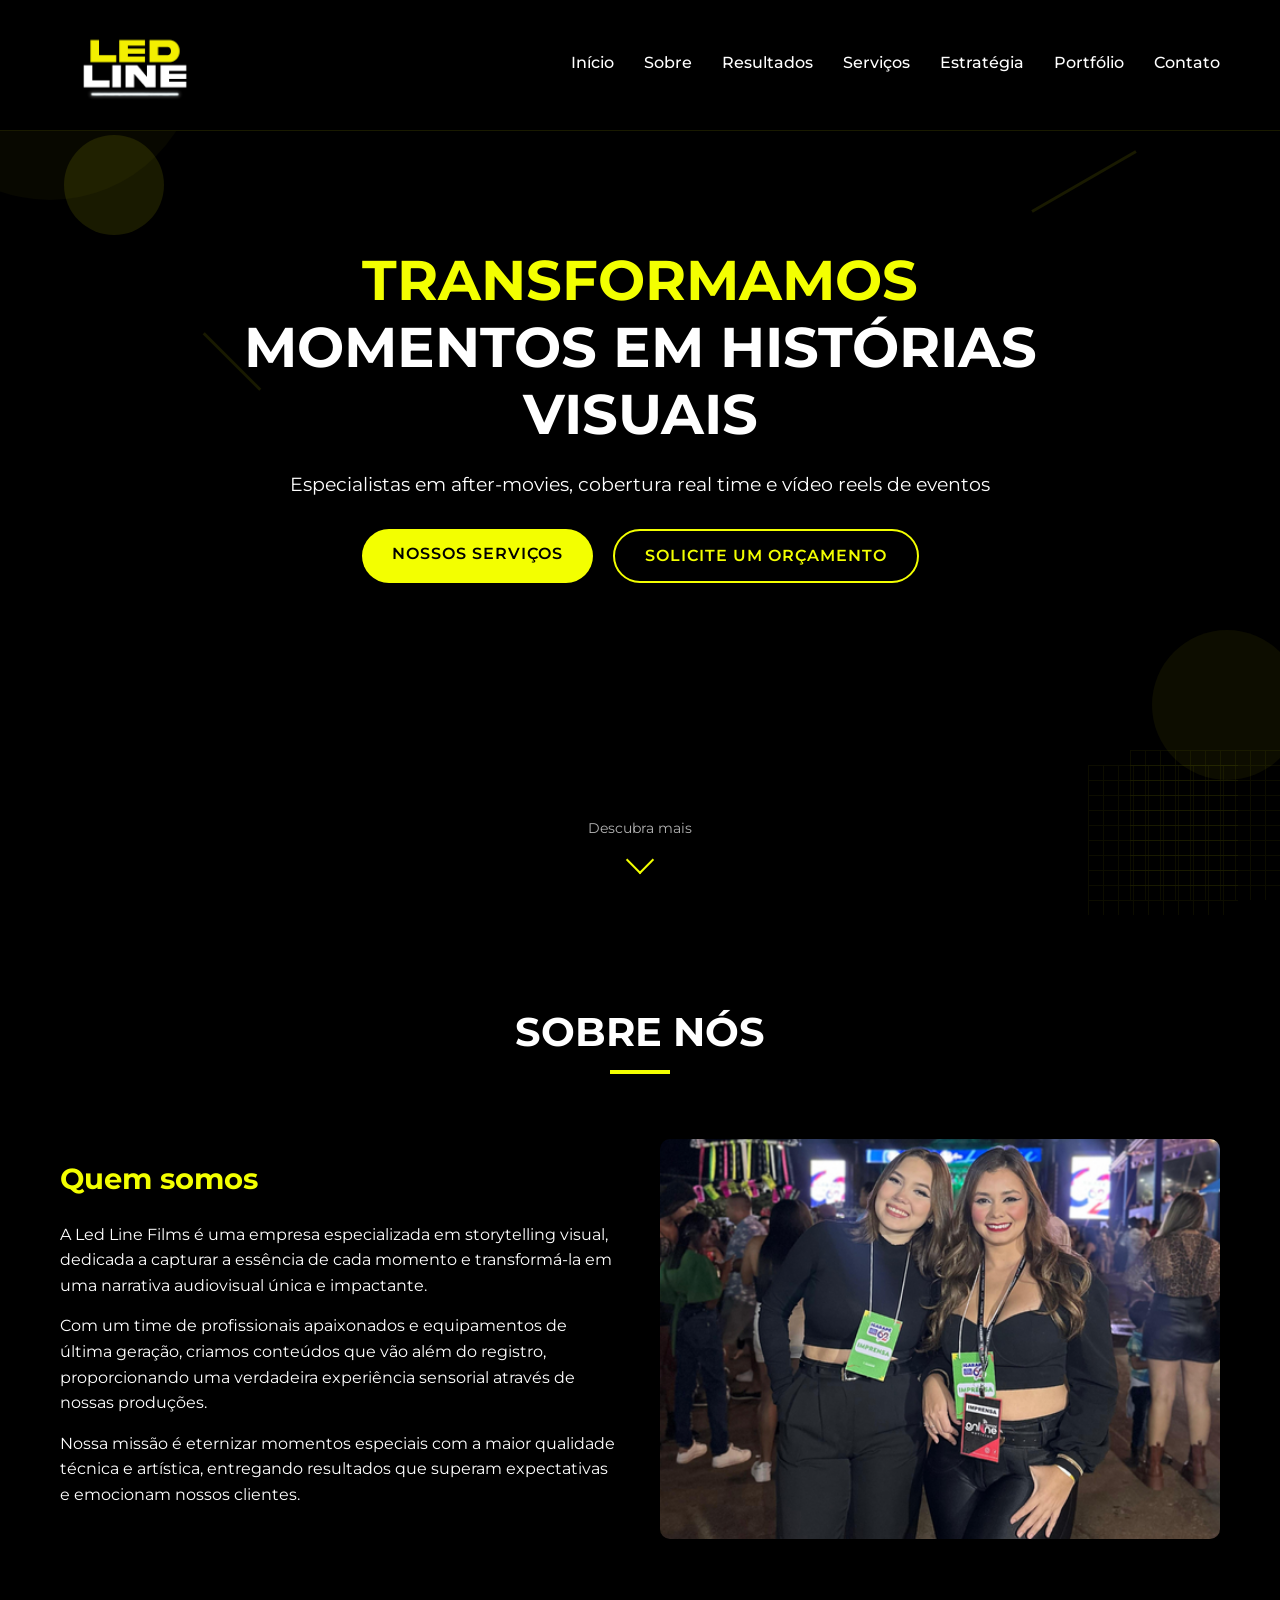
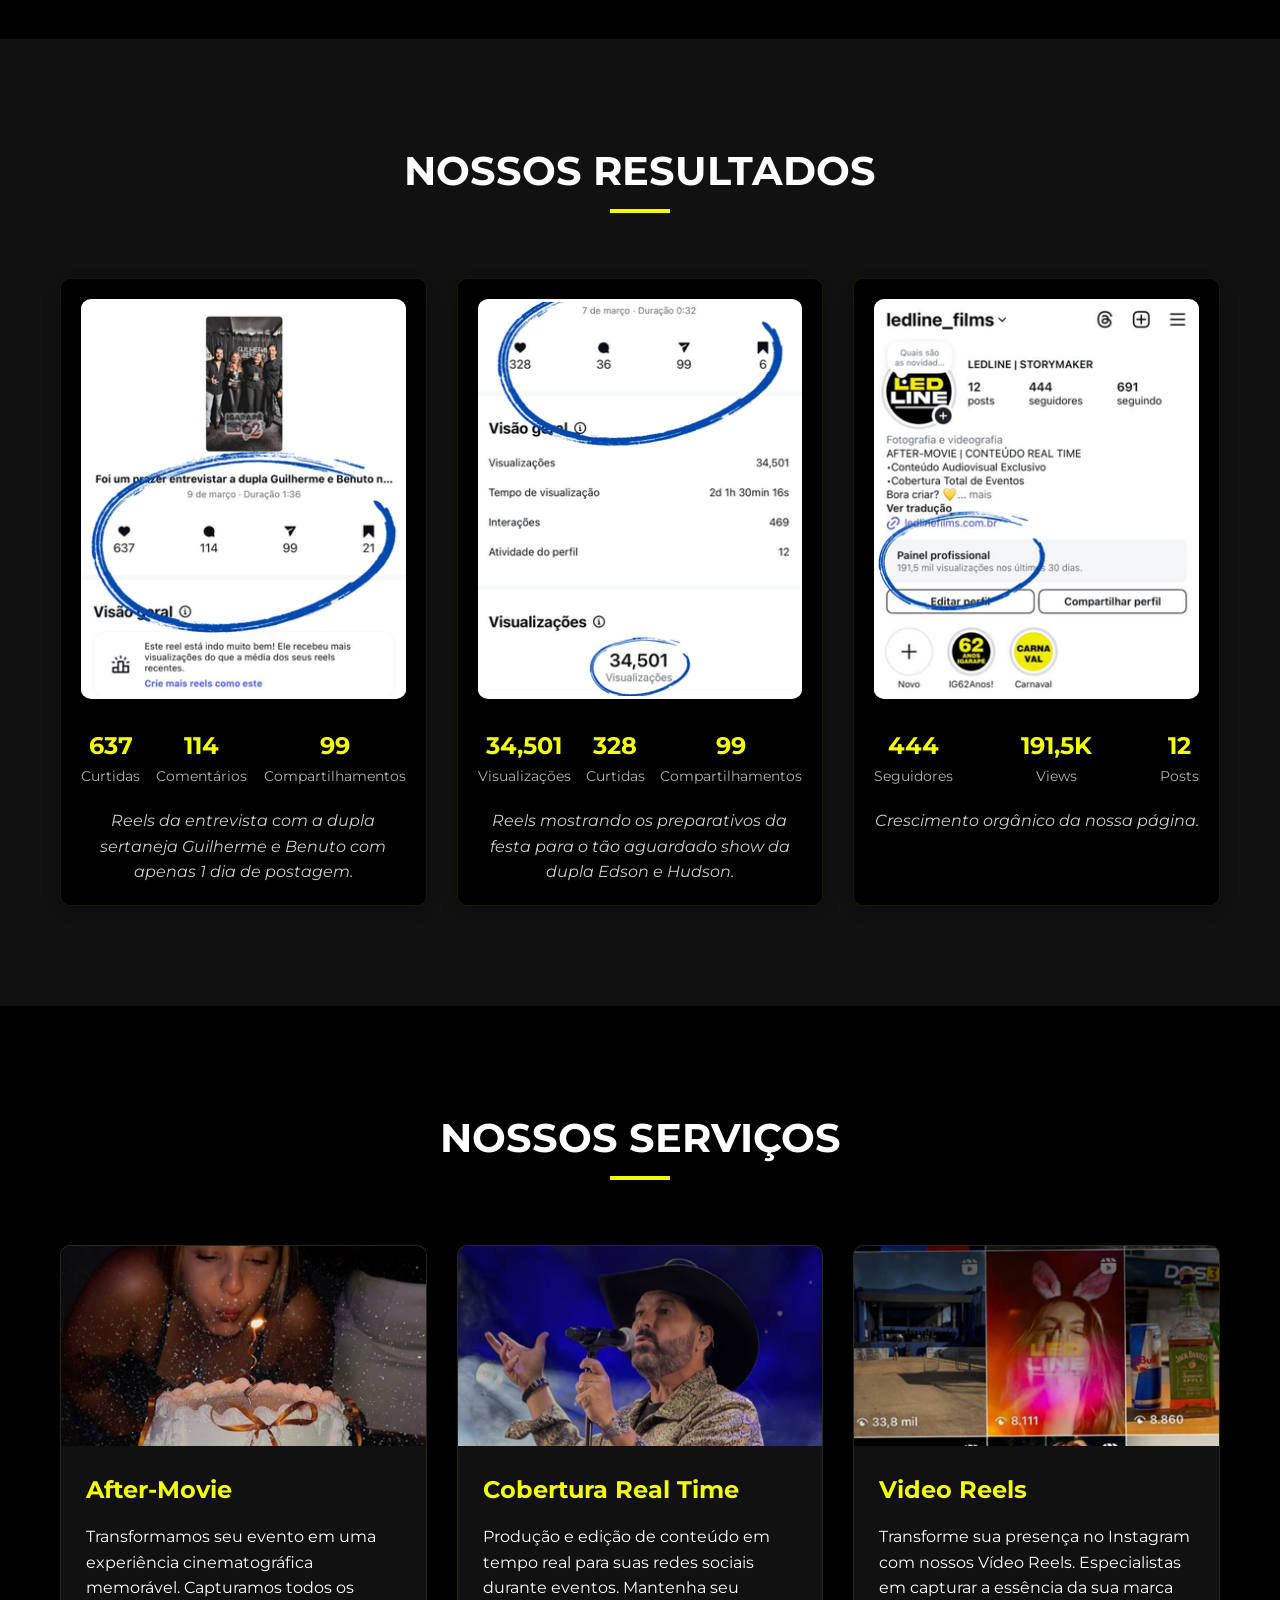
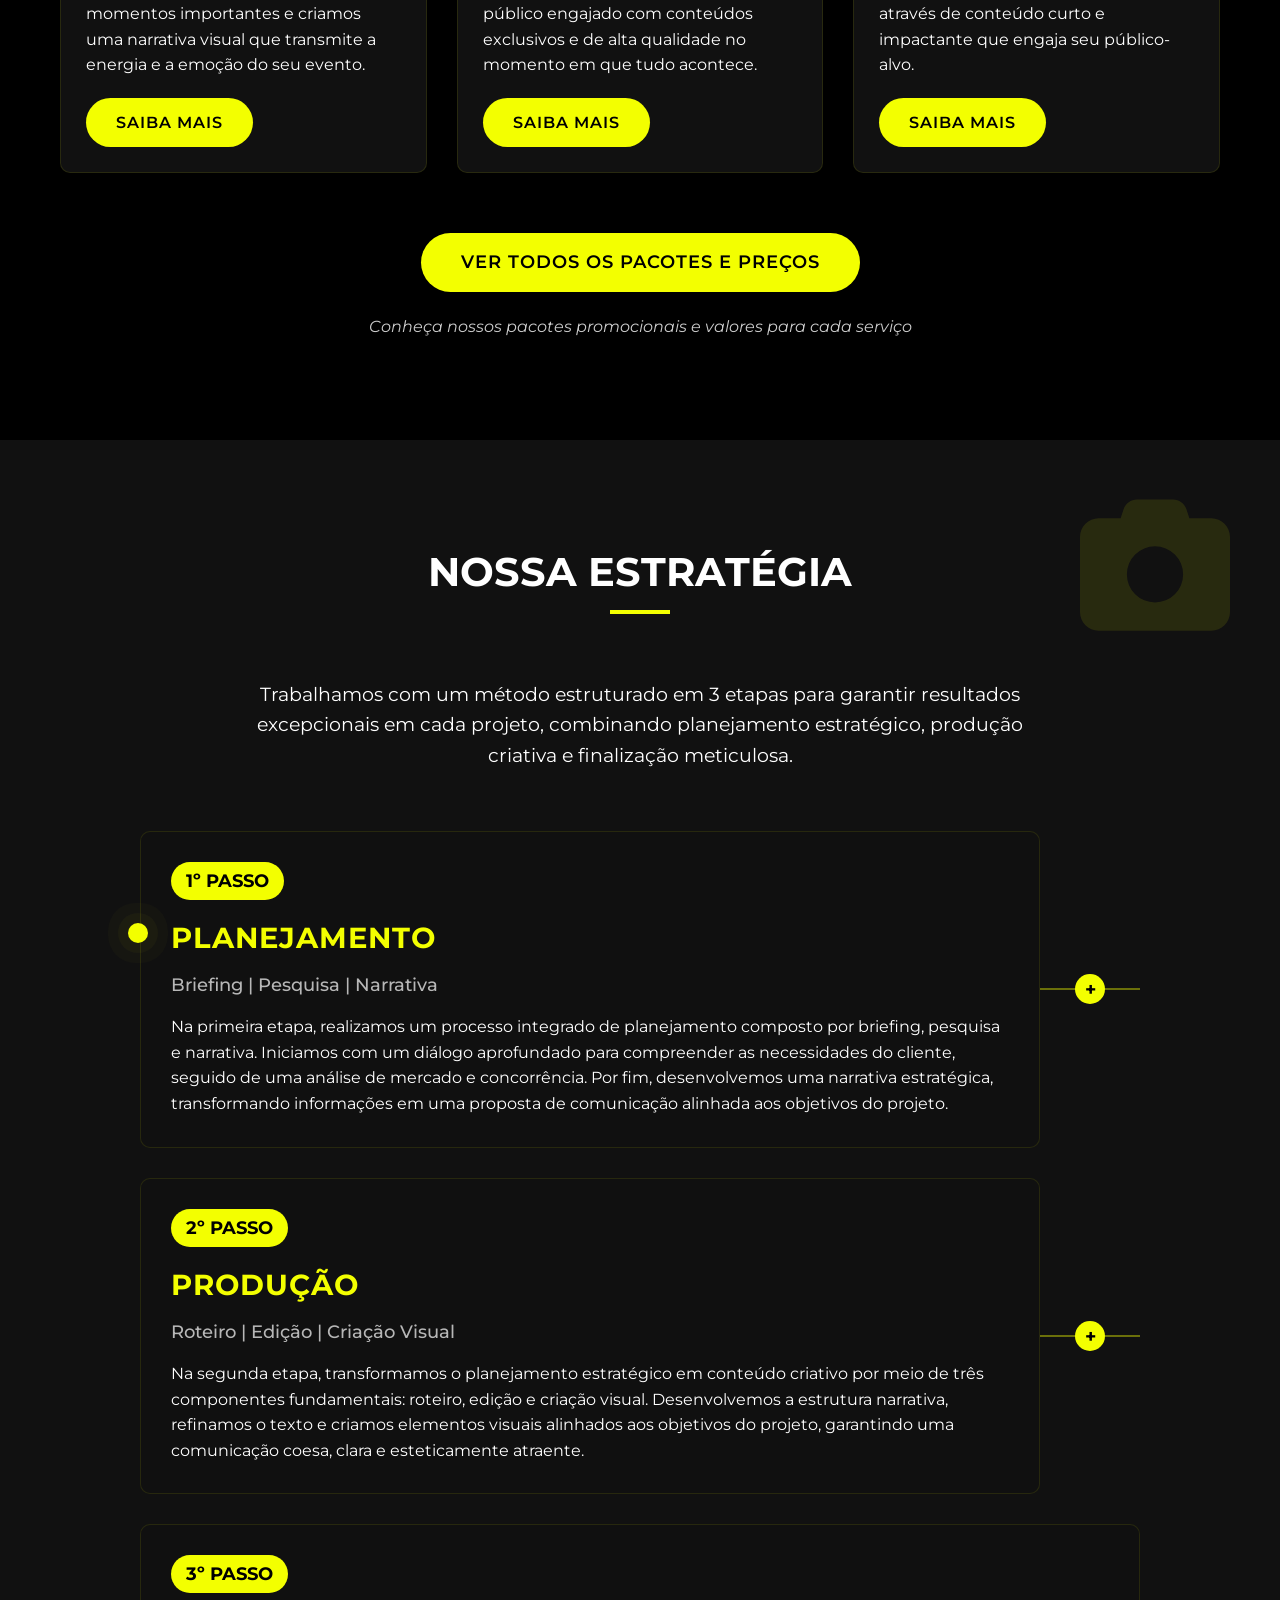
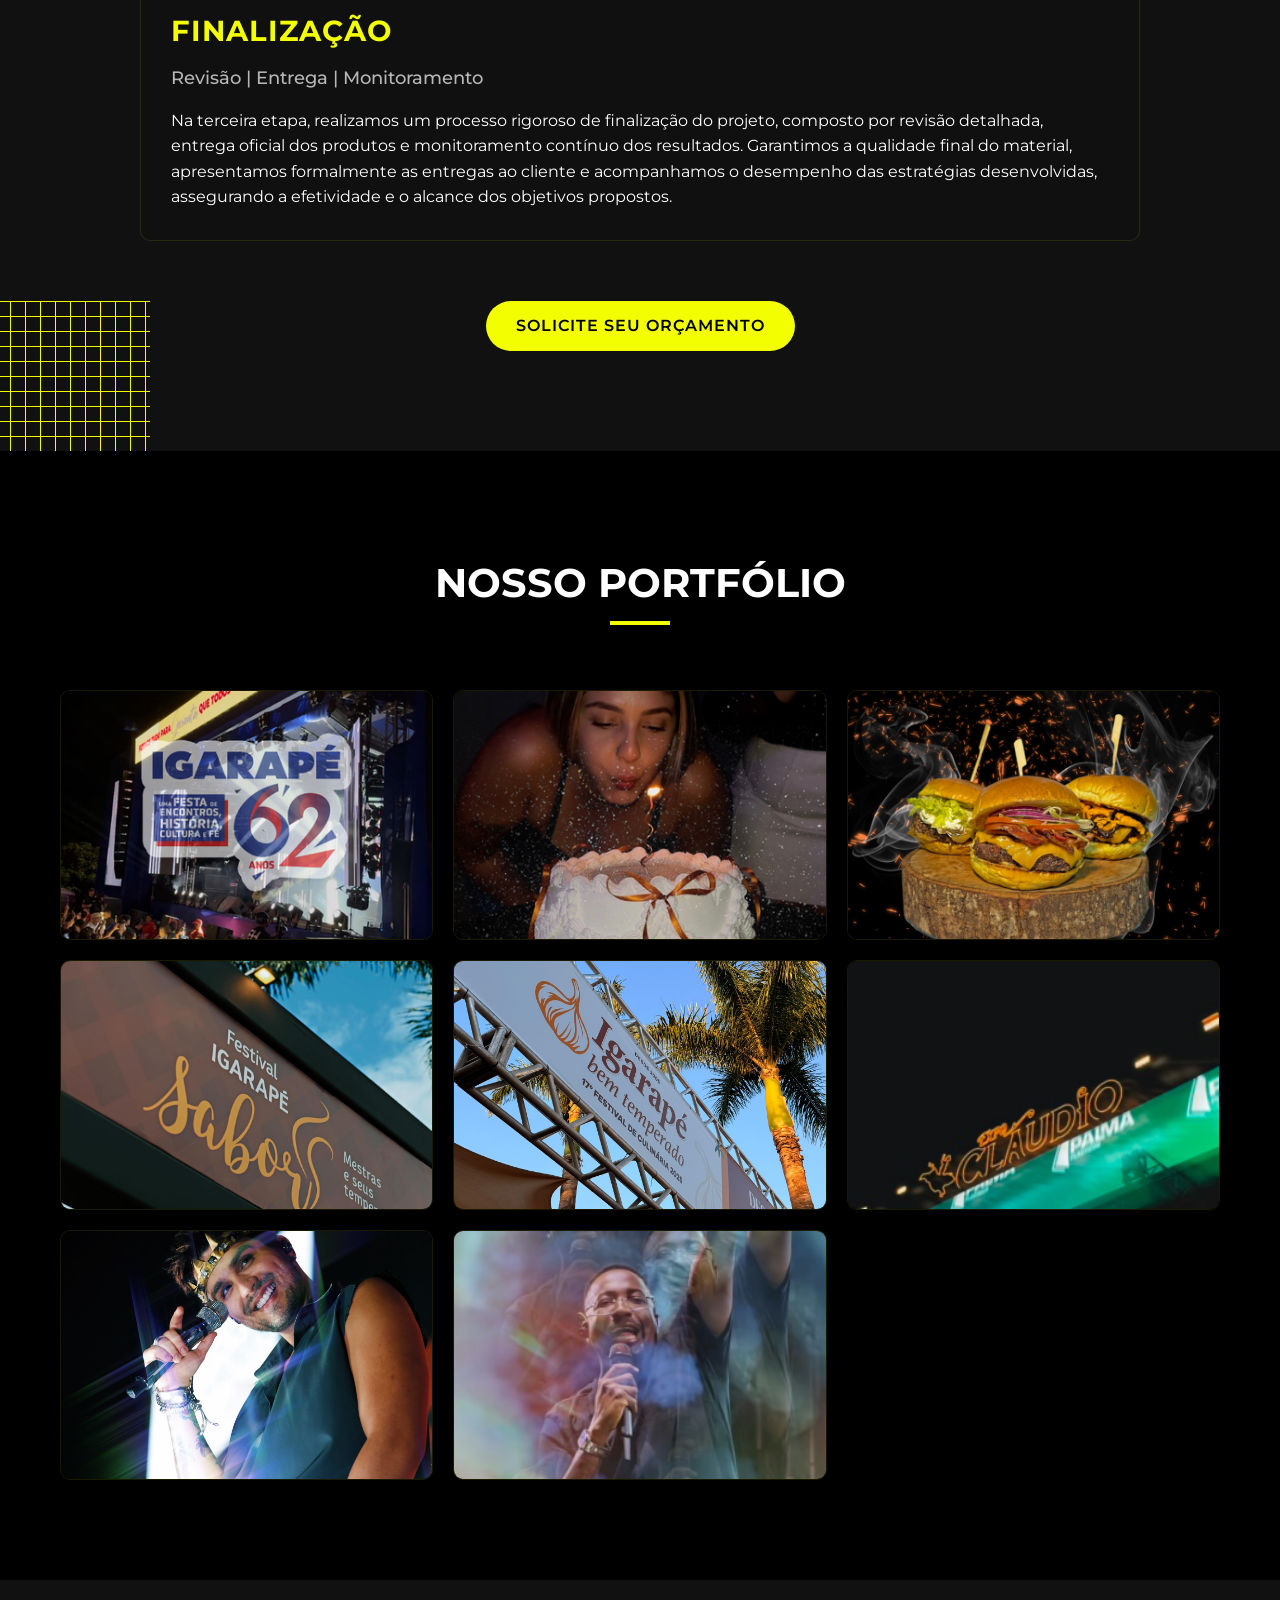
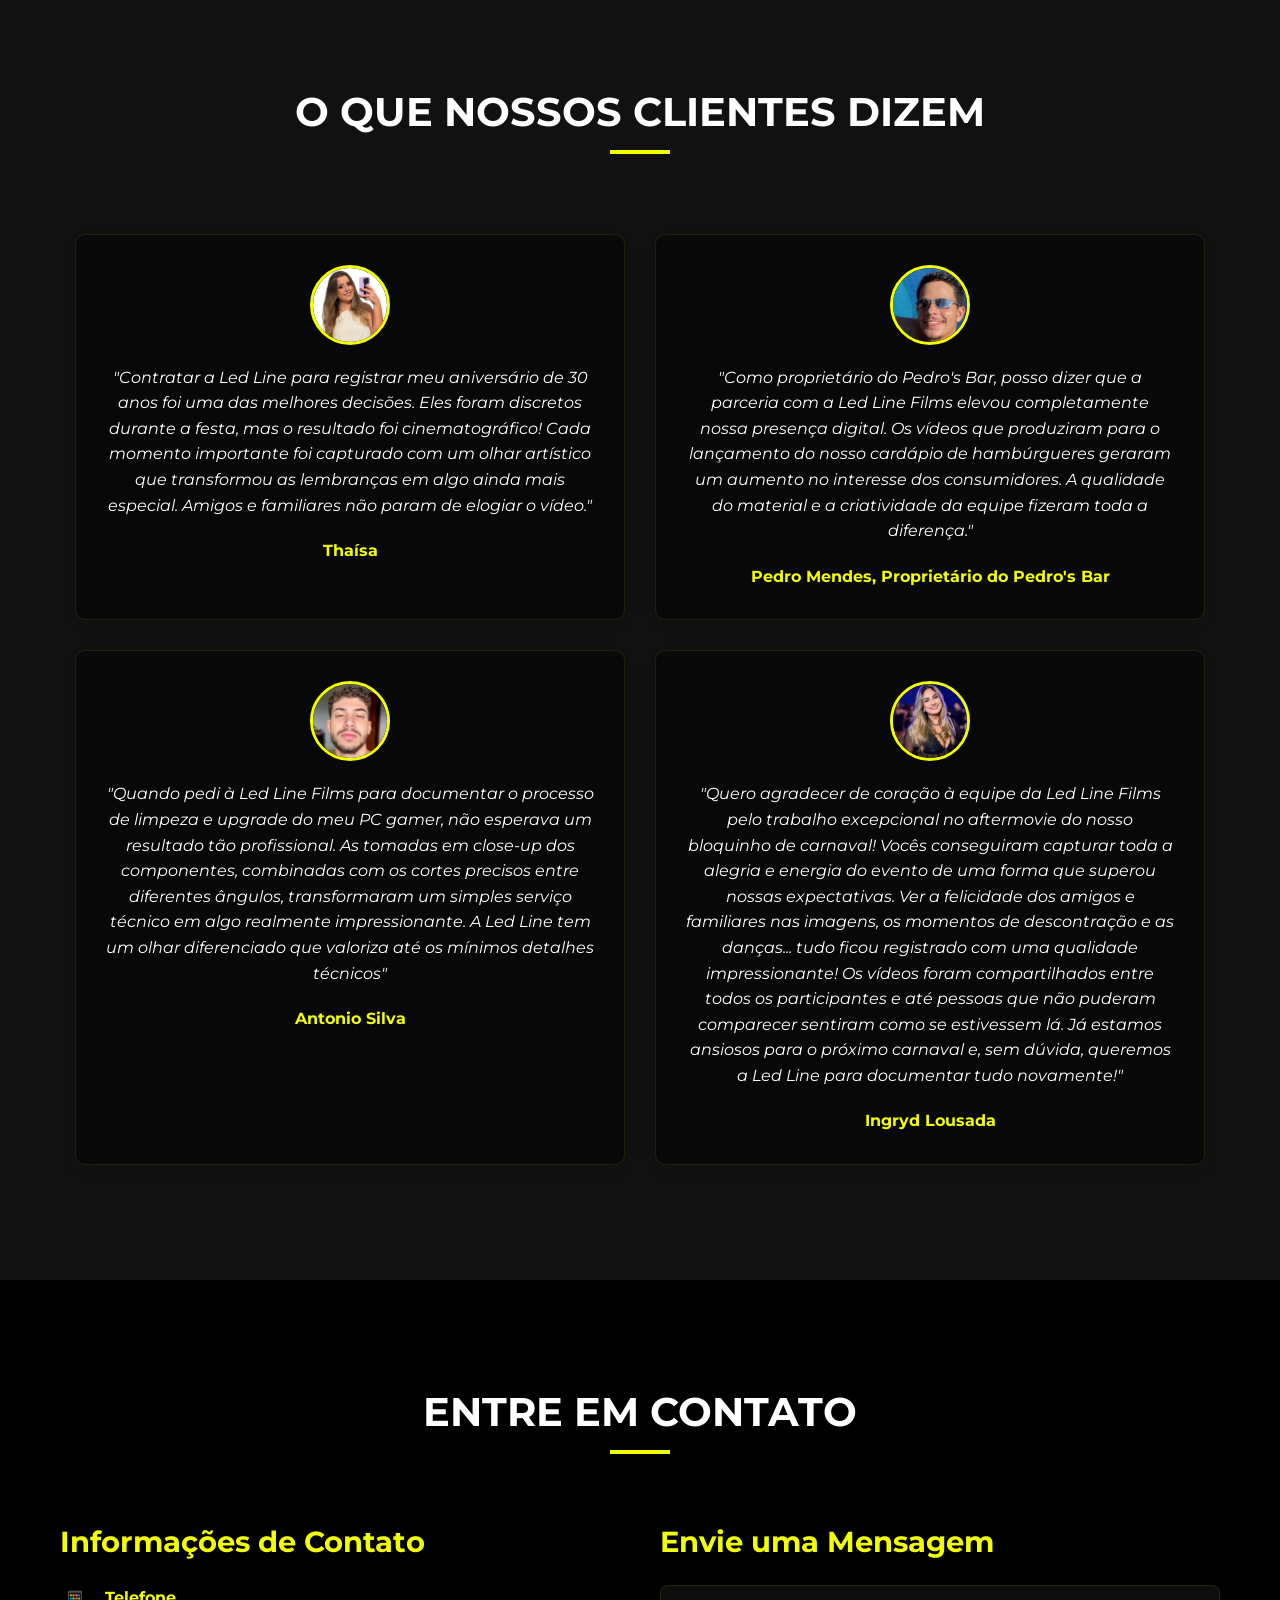
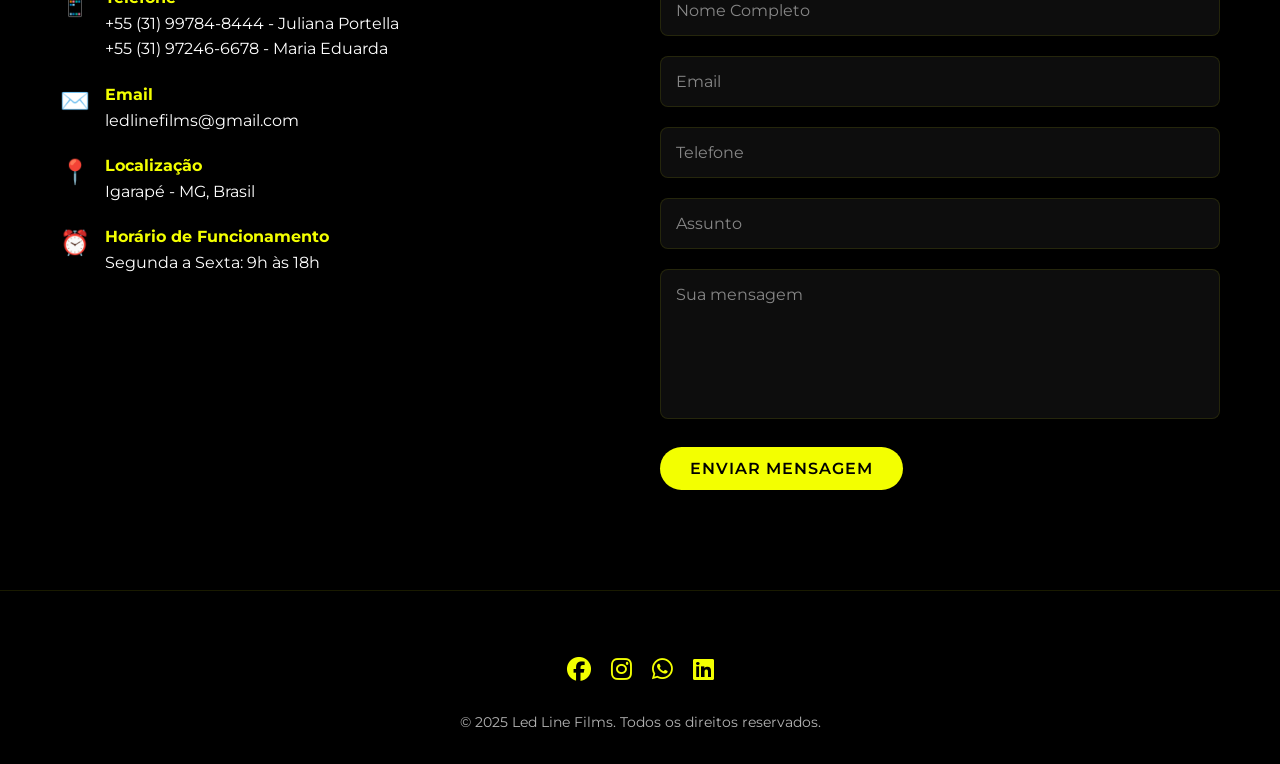
==== commit 08bbbc7a: "att v2" ====
--- a/index.html
+++ b/index.html
@@ -290,6 +290,46 @@
                         <a href="https://www.instagram.com/reel/DGUJ_J6pCi2/?utm_source=ig_web_copy_link&igsh=MzRlODBiNWFlZA==" class="btn">Ver Projeto</a>
                     </div>
                 </div>
+                <div class="portfolio-item">
+                    <img src="/imgs/igarapesaborcapa.jpg" alt="Projeto 3" class="portfolio-img">
+                    <div class="portfolio-overlay">
+                        <h3>Igarapé Sabor</h3>
+                        <p>Cobertura completa com Real Time e Aftermovie do evento culinário Igarapé Sabor.</p>
+                        <a href="https://www.instagram.com/reel/DMDH2h5sZsd/?utm_source=ig_web_copy_link&igsh=MTF3ZWx5dmR1bndtdQ==" class="btn">Ver Projeto</a>
+                    </div>
+                </div>
+                <div class="portfolio-item">
+                    <img src="/imgs/igarapebemtemperado.JPEG" alt="Projeto 3" class="portfolio-img">
+                    <div class="portfolio-overlay">
+                        <h3>Igarapé Bem temperado</h3>
+                        <p>Cobertura completa com Real Time e Aftermovie do evento culinário Igarapé Sabor.</p>
+                        <a href="https://www.instagram.com/reel/DKFKCPtR-BU/?utm_source=ig_web_copy_link&igsh=MWZ2dXcyeGs3bG9ibw==" class="btn">Ver Projeto</a>
+                    </div>
+                </div>
+                <div class="portfolio-item">
+                    <img src="/imgs/expoclaudio.JPEG" alt="Projeto 3" class="portfolio-img">
+                    <div class="portfolio-overlay">
+                        <h3>51º Expoclaudio</h3>
+                        <p>Cobertura completa com Real Time e Aftermovie da 51º Expoclaudio.</p>
+                        <a href="https://www.instagram.com/reel/DN_lgpbkkSJ/?utm_source=ig_web_copy_link&igsh=Y3d1ajRyY28xa3h4" class="btn">Ver Projeto</a>
+                    </div>
+                </div>
+                <div class="portfolio-item">
+                    <img src="/imgs/luan santana.JPEG" alt="Projeto 3" class="portfolio-img">
+                    <div class="portfolio-overlay">
+                        <h3>Luan Santana & Pedro Sampaio</h3>
+                        <p>Cobertura completa do show do Luan Santana e Pedro Sampaio.</p>
+                        <a href="https://www.instagram.com/reel/DOCKk0VkpRa/?utm_source=ig_web_copy_link&igsh=MWQwbzgyd3l6cWx0Ng==" class="btn">Ver Projeto</a>
+                    </div>
+                </div>
+                <div class="portfolio-item">
+                    <img src="/imgs/mumuzinho.JPEG" alt="Projeto 3" class="portfolio-img">
+                    <div class="portfolio-overlay">
+                        <h3>Mumuzinho</h3>
+                        <p>Cobertura completa do show do Mumuzinho.</p>
+                        <a href="https://www.instagram.com/reel/DLLU3v-SkEU/?utm_source=ig_web_copy_link&igsh=d2cyZGZuZWNkY211" class="btn">Ver Projeto</a>
+                    </div>
+                </div>
             </div>
         </div>
     </section>
@@ -301,13 +341,6 @@
                 <h2>O Que Nossos Clientes Dizem</h2>
             </div>
             <div class="testimonial-slider">
-                <div class="testimonial">
-                    <div class="client-image">
-                        <img src="/imgs/logo_igarape_fundo_vermelho.png" alt="Cliente">
-                    </div>
-                    <p>"A Led Line Films documentou o aniversário de 62 anos da nossa cidade com uma sensibilidade única. Conseguiram captar não apenas os momentos oficiais, mas a emoção dos moradores e a essência cultural de Igarapé.."</p>
-                    <div class="client-name">Prefeitura de Igarapé-MG</div>
-                </div>
     
                 <div class="testimonial">
                     <div class="client-image">
@@ -358,7 +391,8 @@
                         <span class="contact-icon">📱</span>
                         <div>
                             <h4>Telefone</h4>
-                            <p>+55 (31) 99784-8444</p>
+                            <p>+55 (31) 99784-8444 - Juliana Portella</p>
+                            <p>+55 (31) 97246-6678 - Maria Eduarda</p>
                         </div>
                     </div>
                     <div class="contact-item">
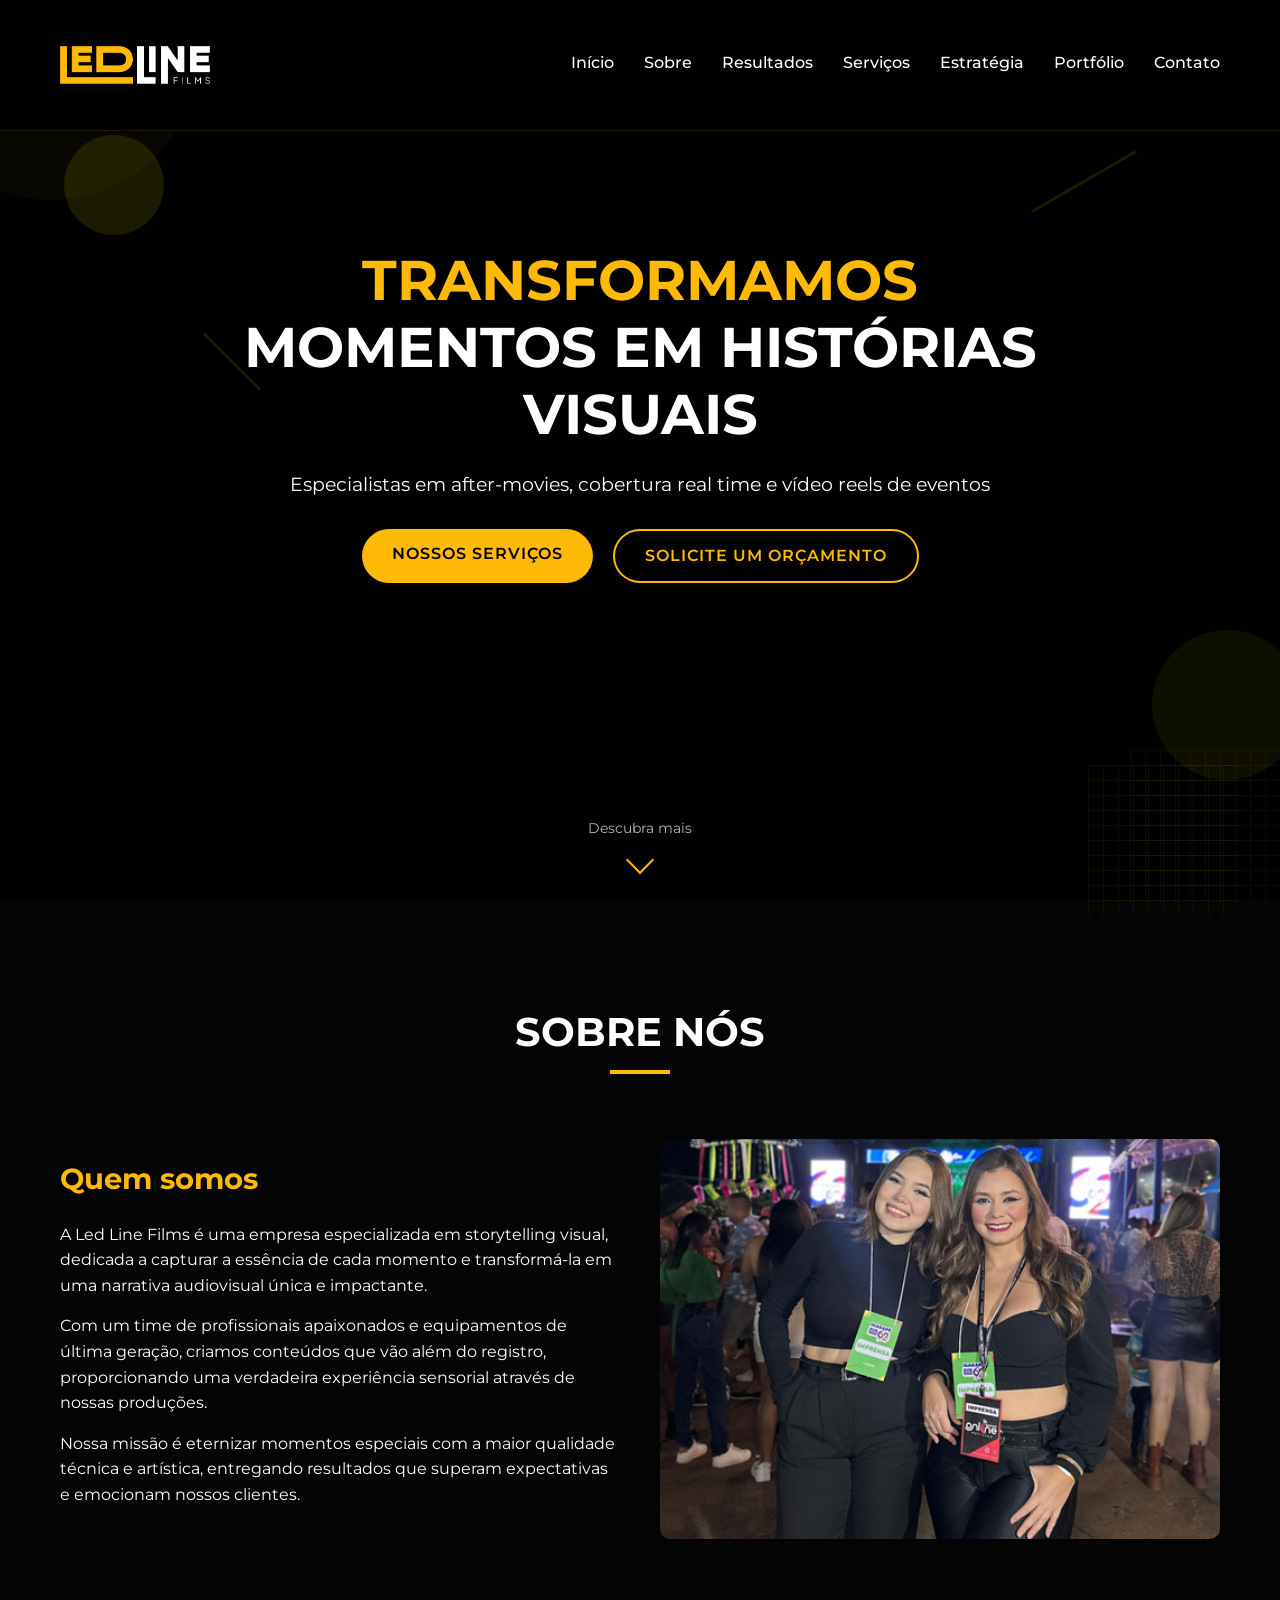
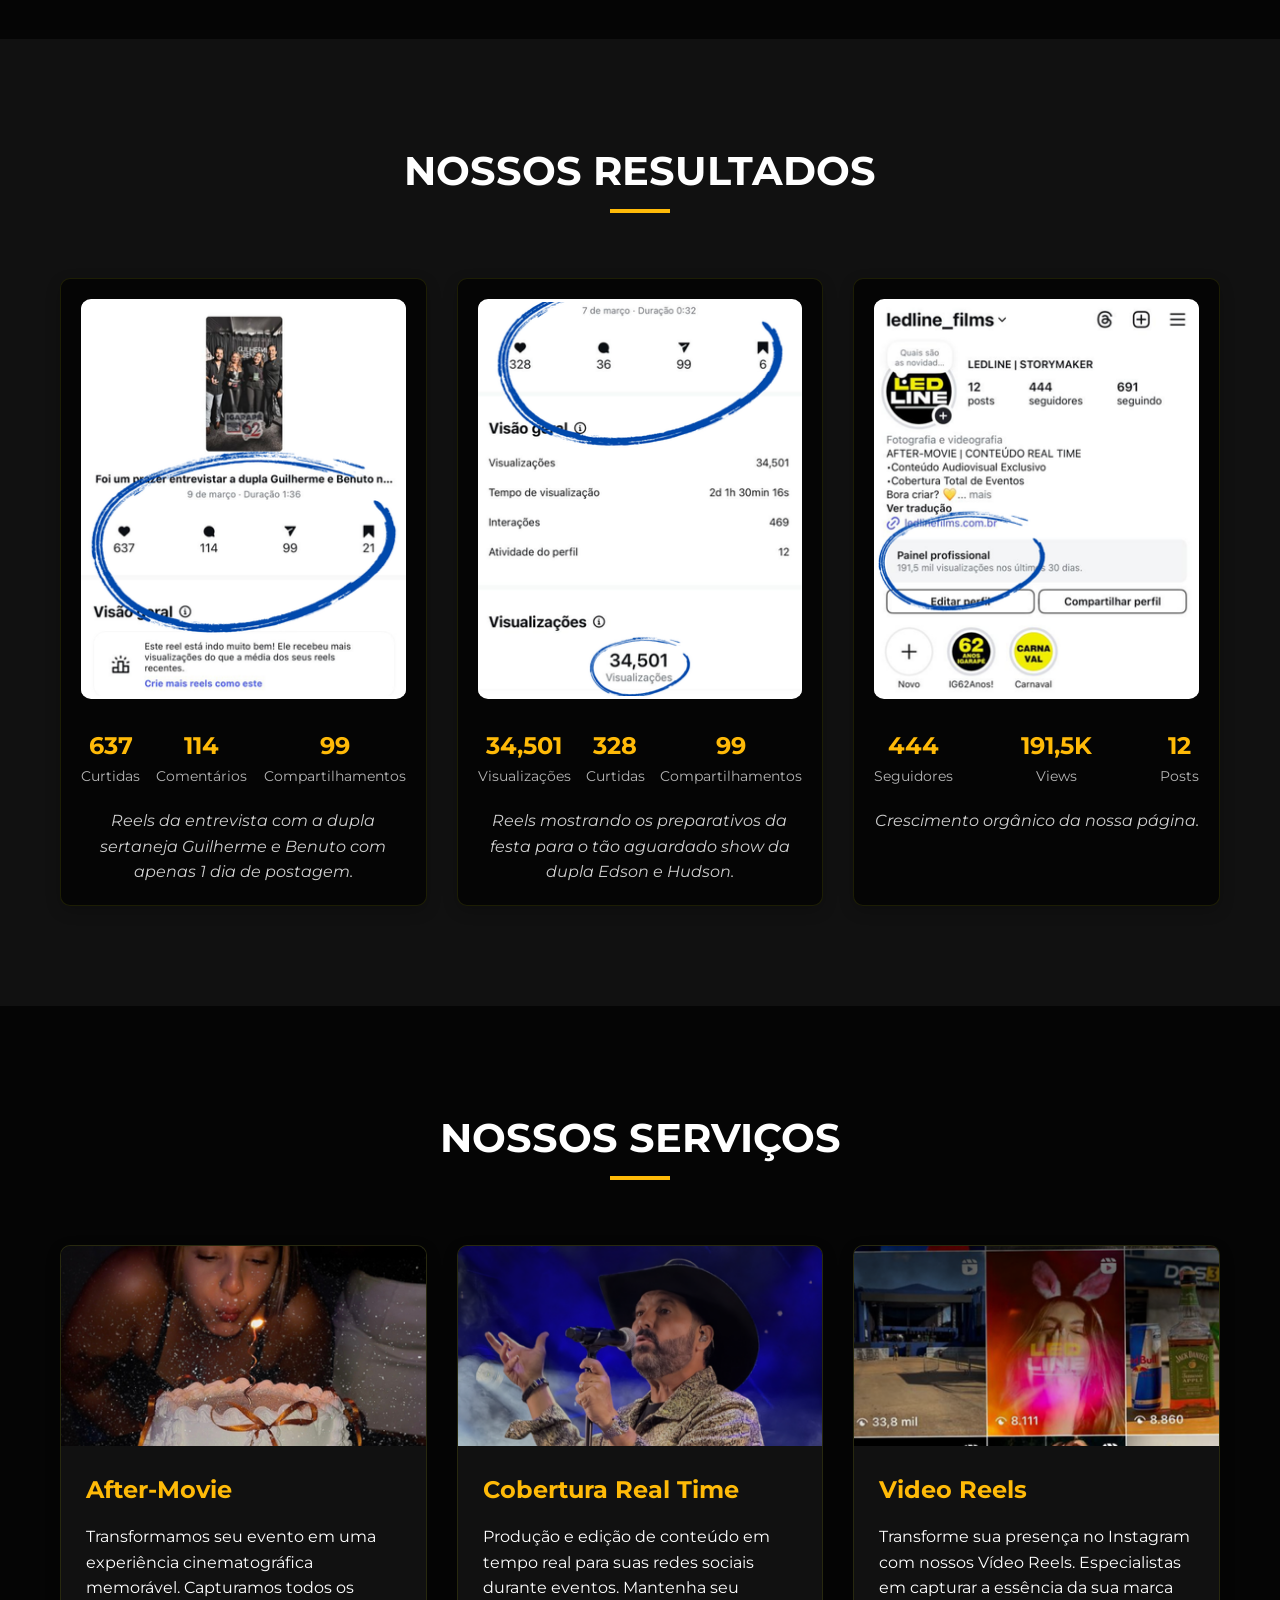
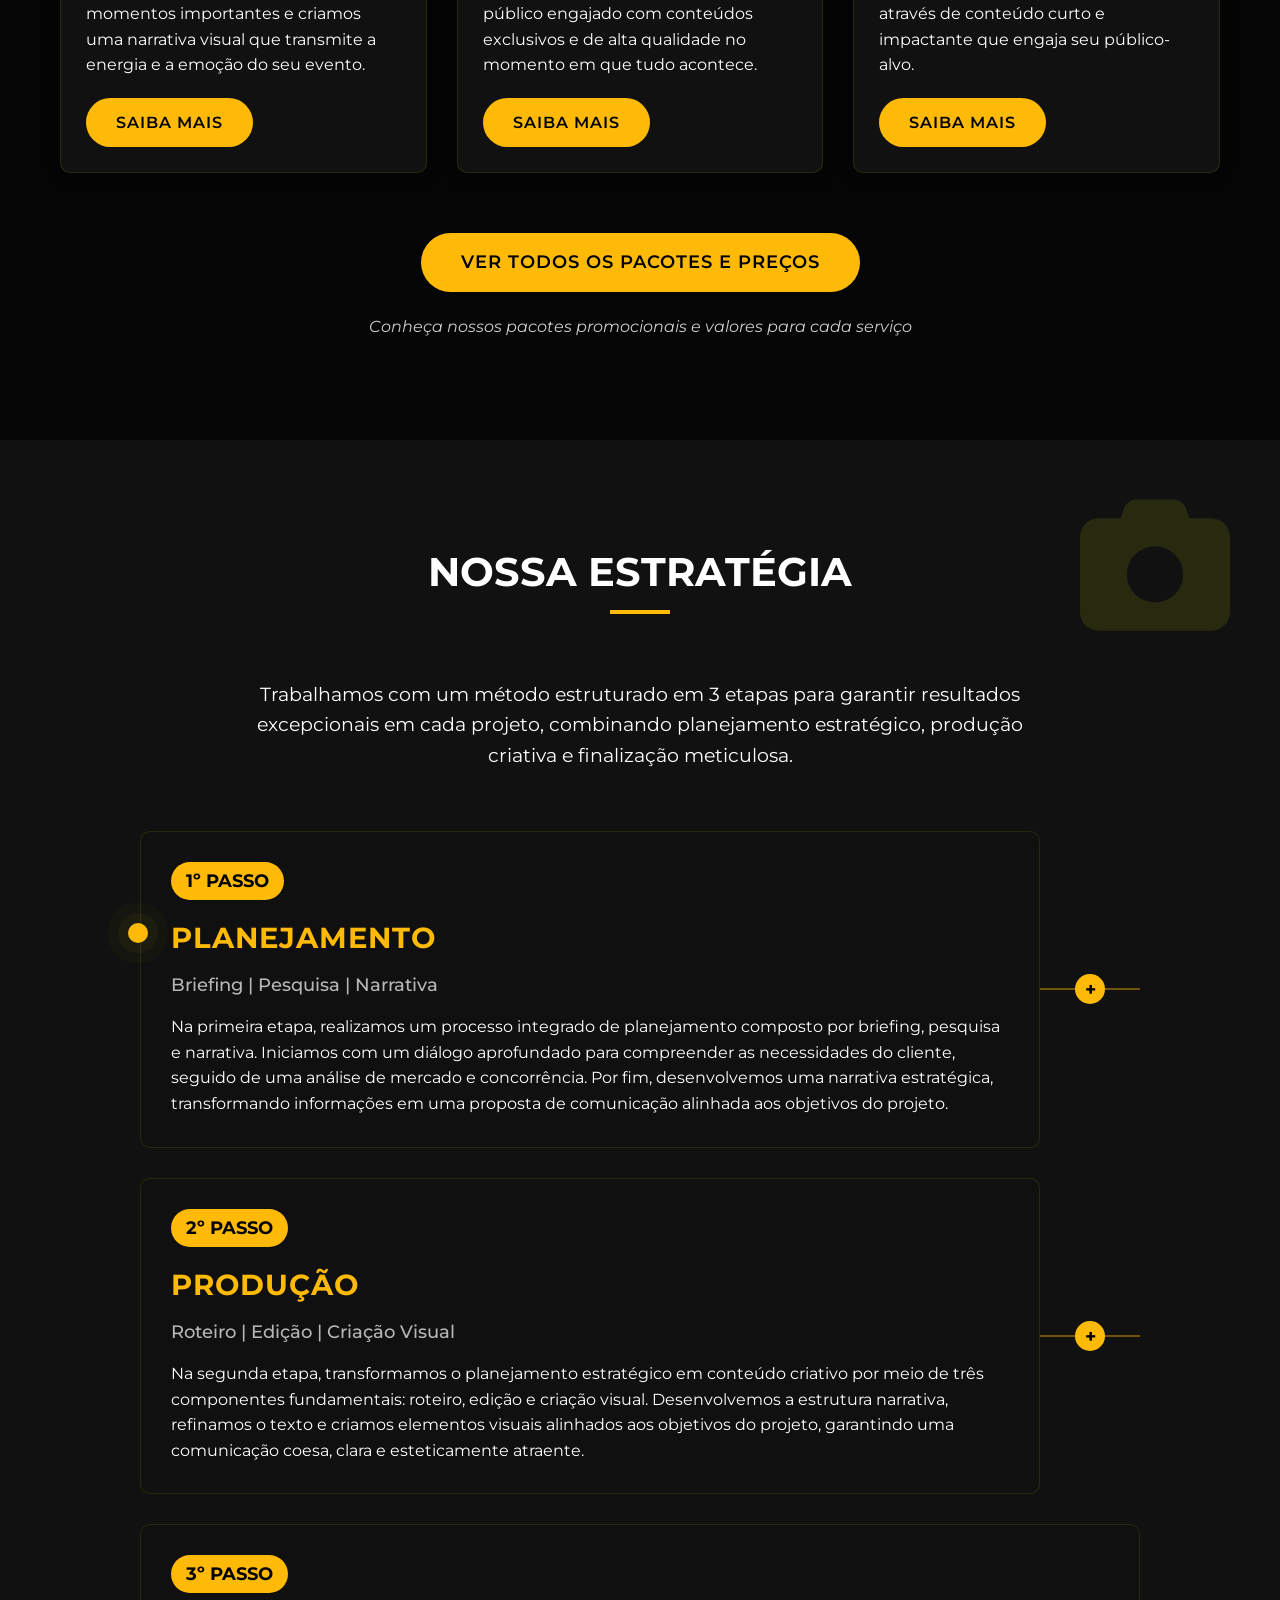
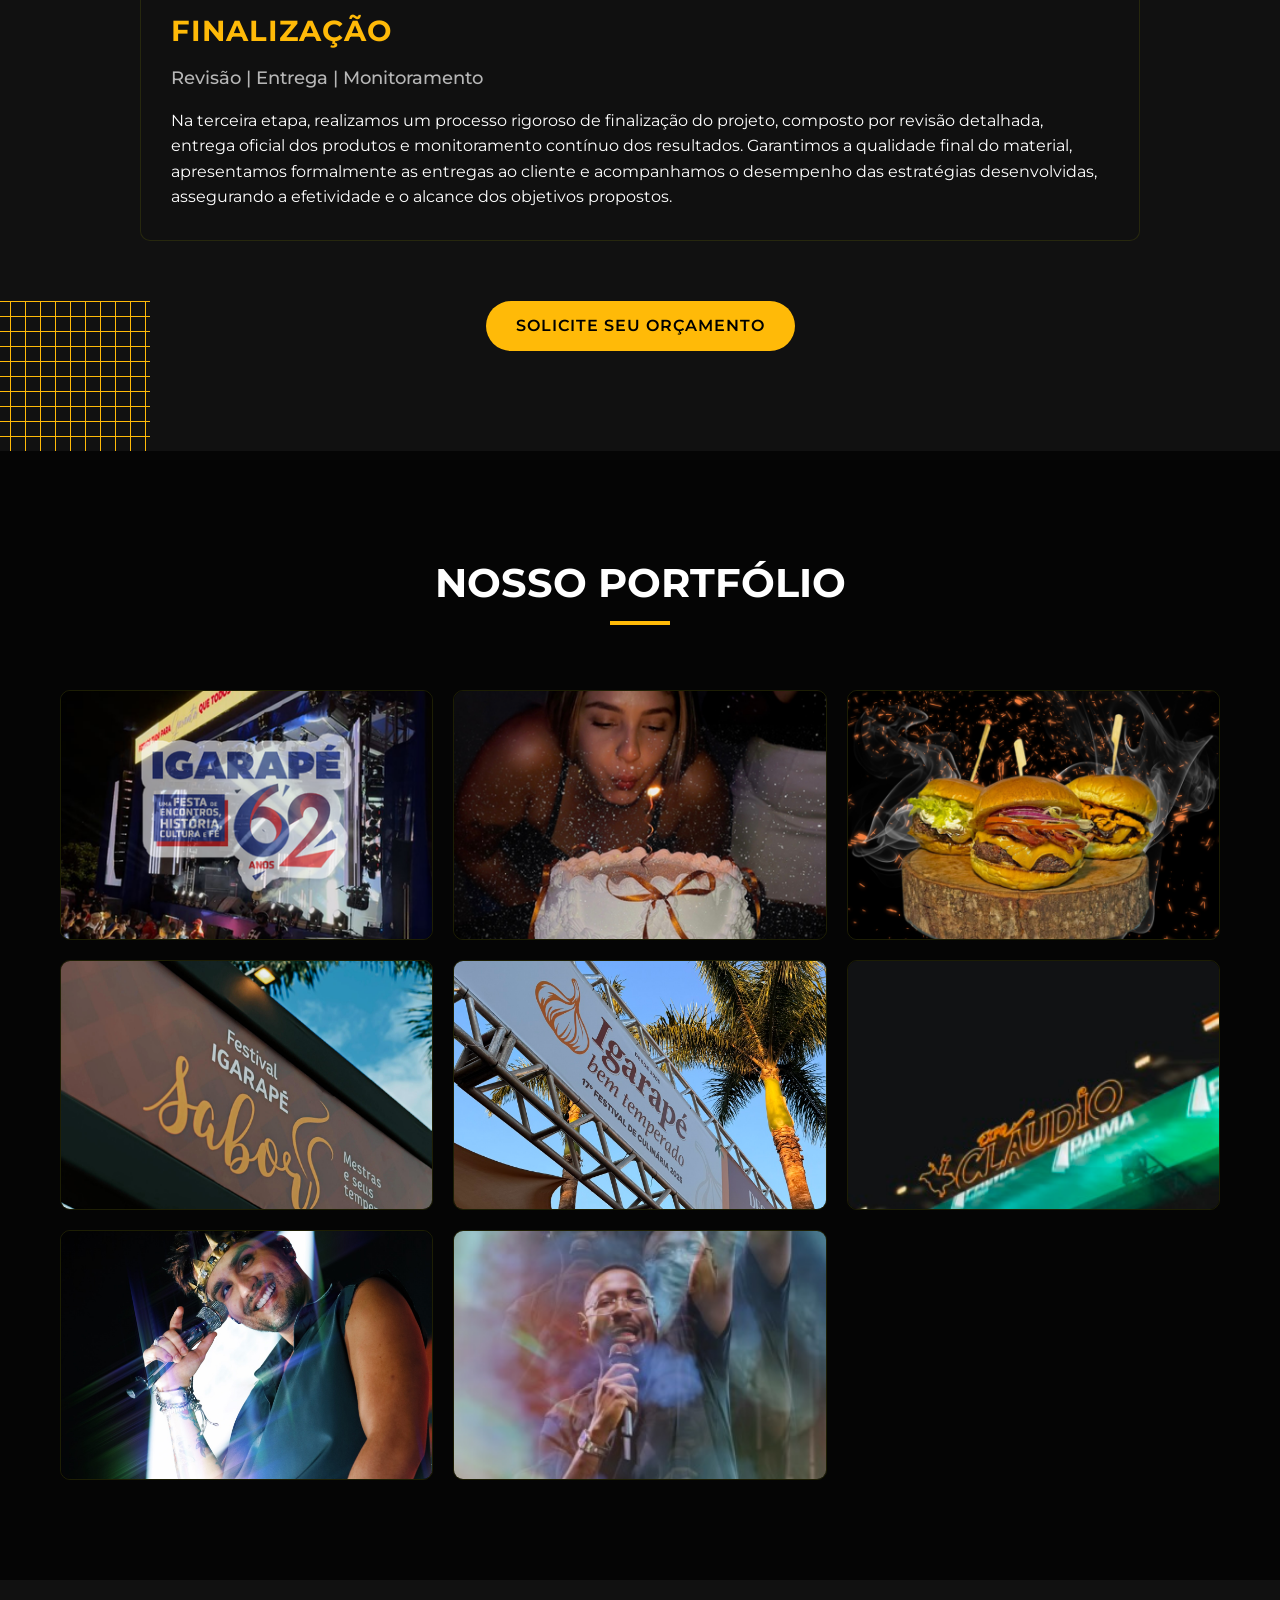
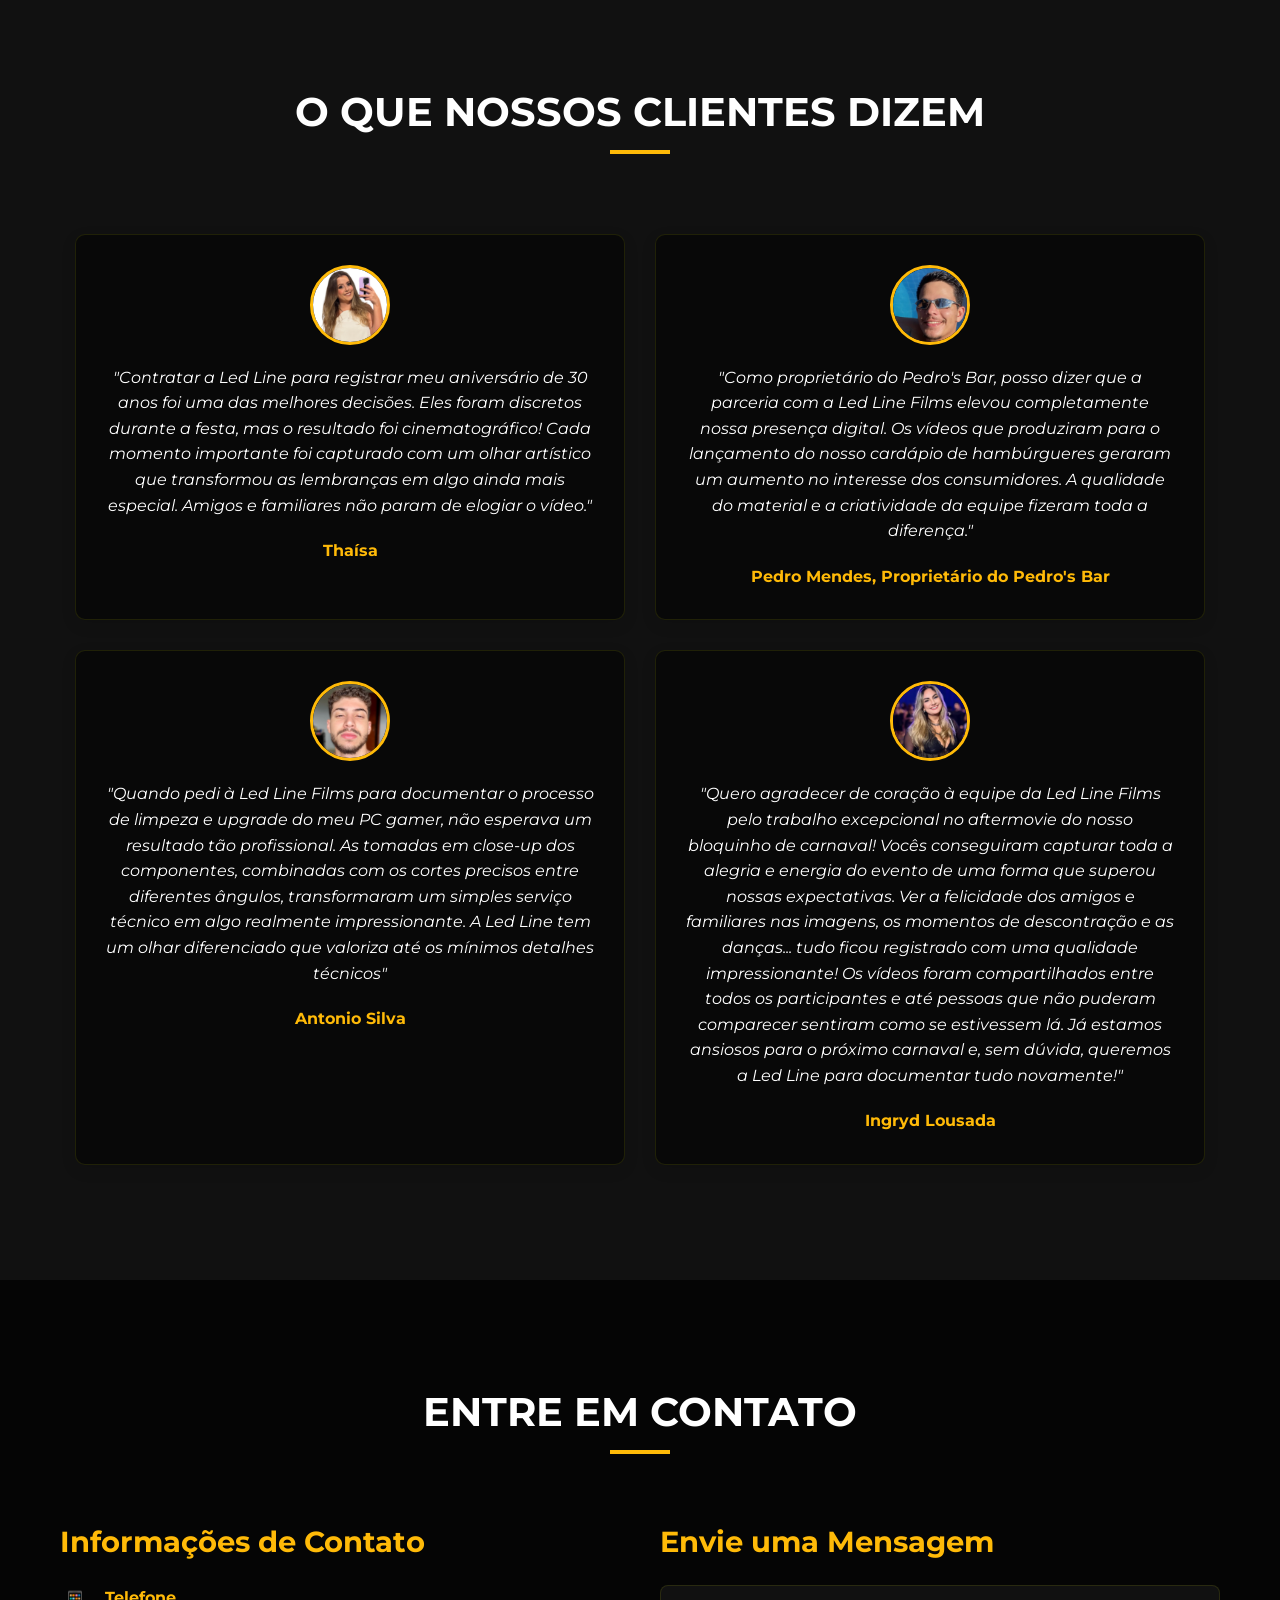
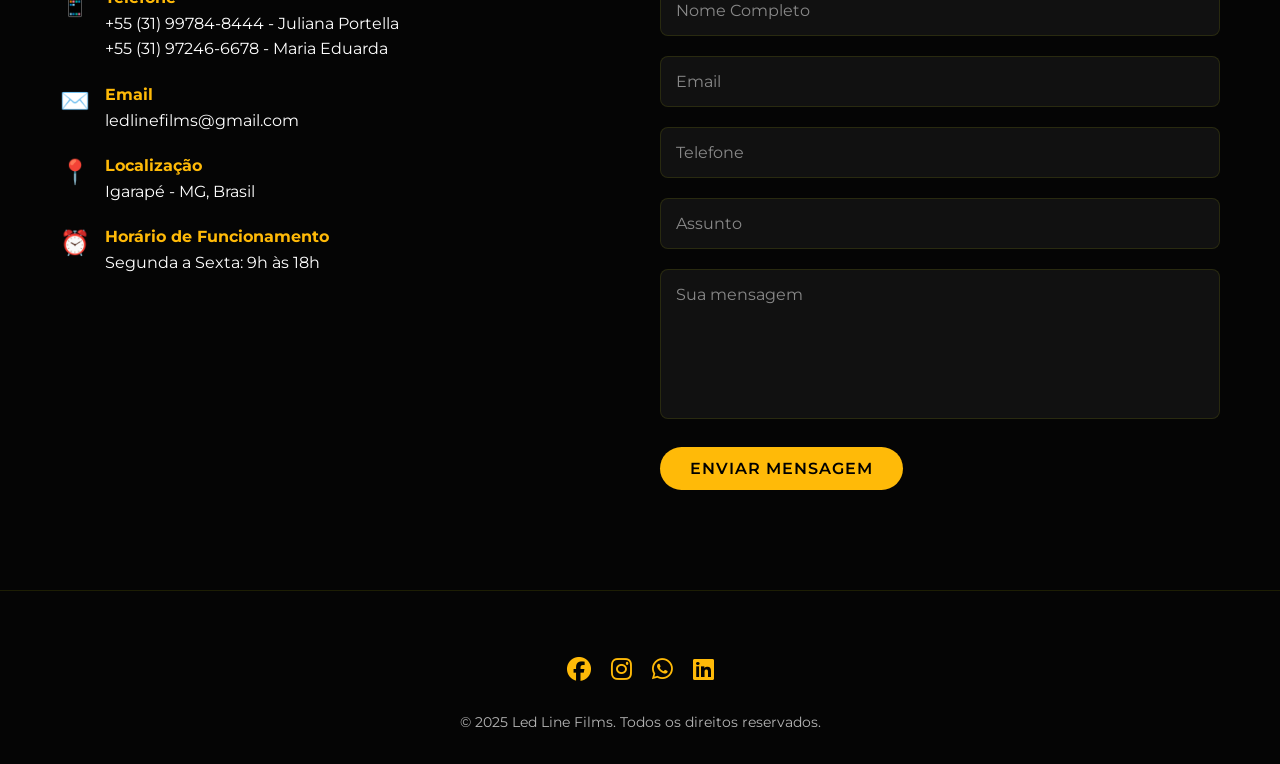
==== commit 10755c7b: "main v2" ====
--- a/index.html
+++ b/index.html
@@ -15,7 +15,7 @@
     <header>
         <div class="container nav-container">
             <a href="#home" class="logo">
-                <img src="/imgs/logo.png" alt="LED LINE Films Logo">
+                <img src="/imgs/9.png" alt="LED LINE Films Logo">
             </a>
             <nav>
                 <ul>
--- a/styles.css
+++ b/styles.css
@@ -1,6 +1,6 @@
 :root {
-    --primary-color: #000000;         /* Preto como na proposta */
-    --accent-color: #f3ff00;          /* Amarelo vibrante como na proposta */
+    --primary-color: #050505;         /* Preto como na proposta */
+    --accent-color: #ffba08;          /* Amarelo vibrante como na proposta */
     --text-color: #ffffff;            /* Texto branco */
     --secondary-color: #111111;       /* Tom escuro secundário */
     --transition: all 0.3s ease;
@@ -867,7 +867,7 @@
 }
 
 .social-icons {
-    color: #f3ff00;
+    color: #ffba08;
     display: flex;
     justify-content: center;
     margin-bottom: 30px;
@@ -875,7 +875,7 @@
 }
 
 .social-icons a {
-    color: #f3ff00;
+    color: #ffba08;
     margin: 0 10px;
     transition: transform 0.3s ease;
     font-size: 1.5rem;
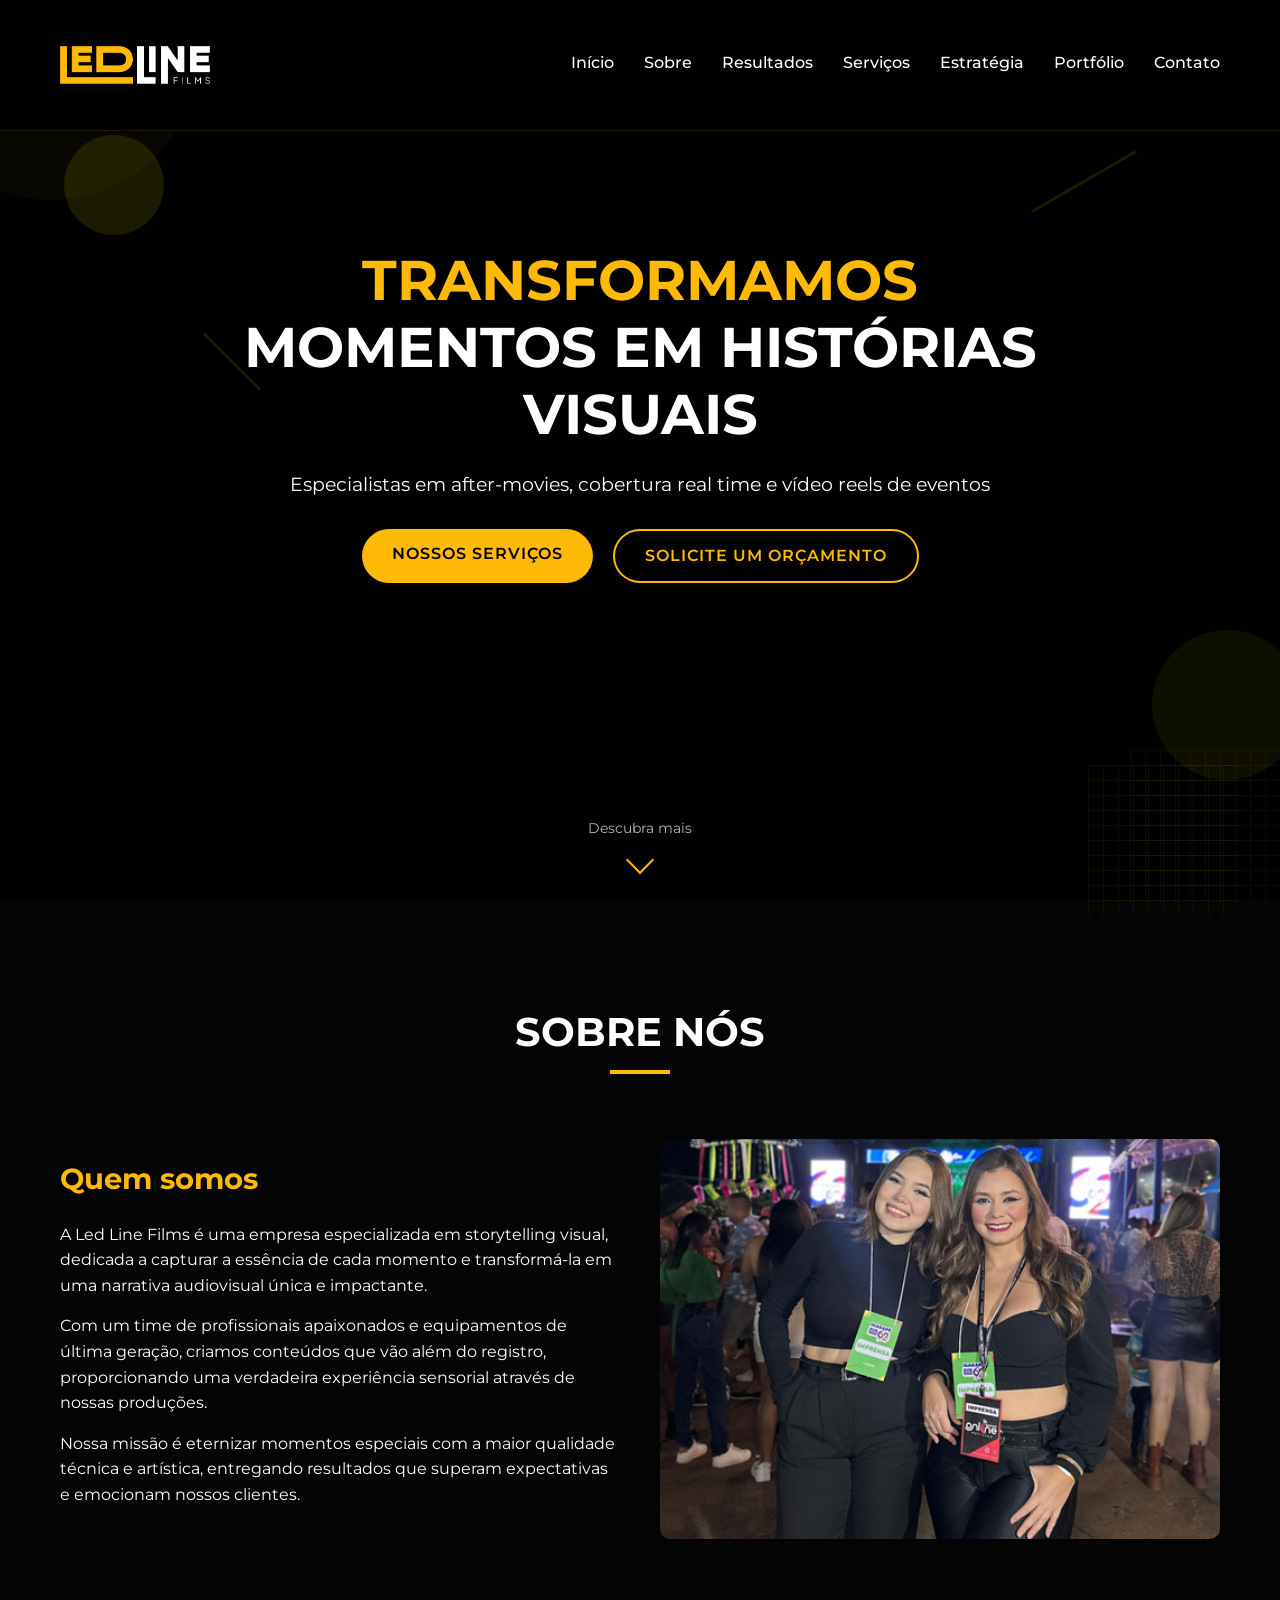
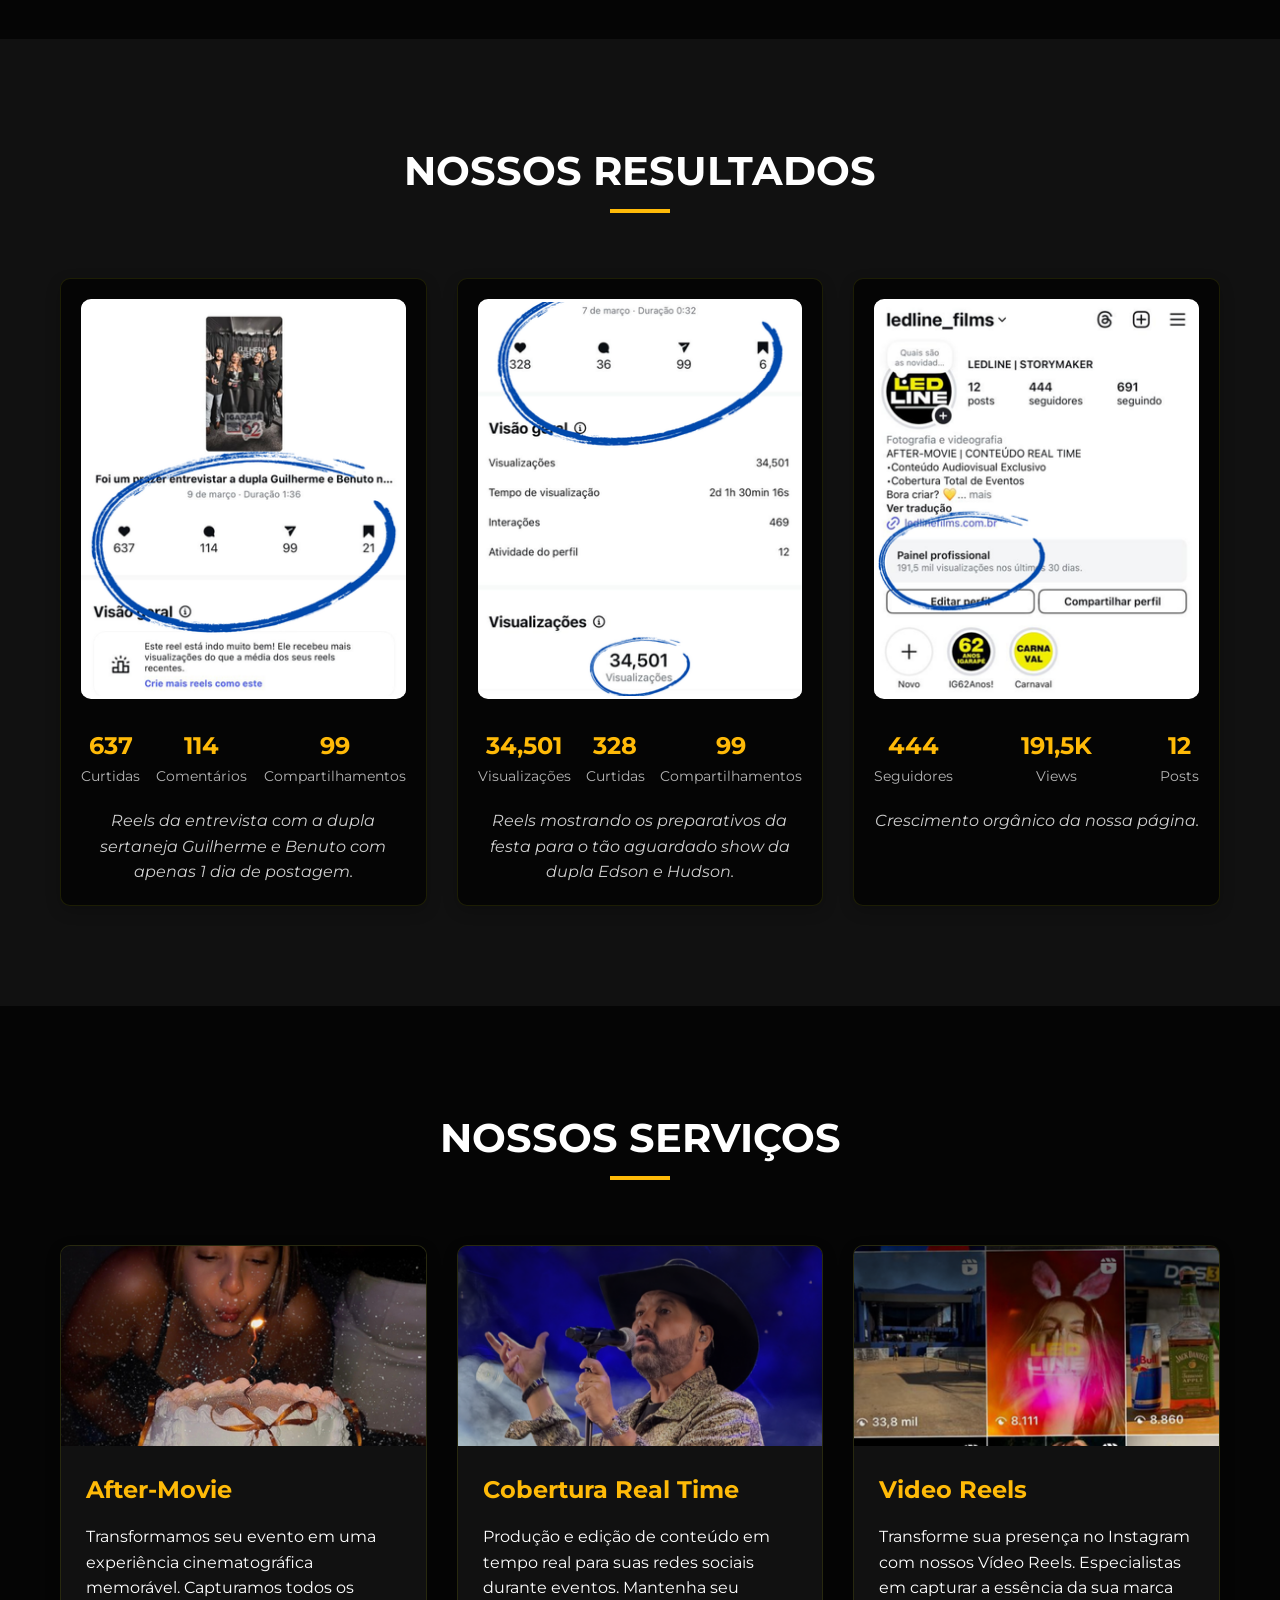
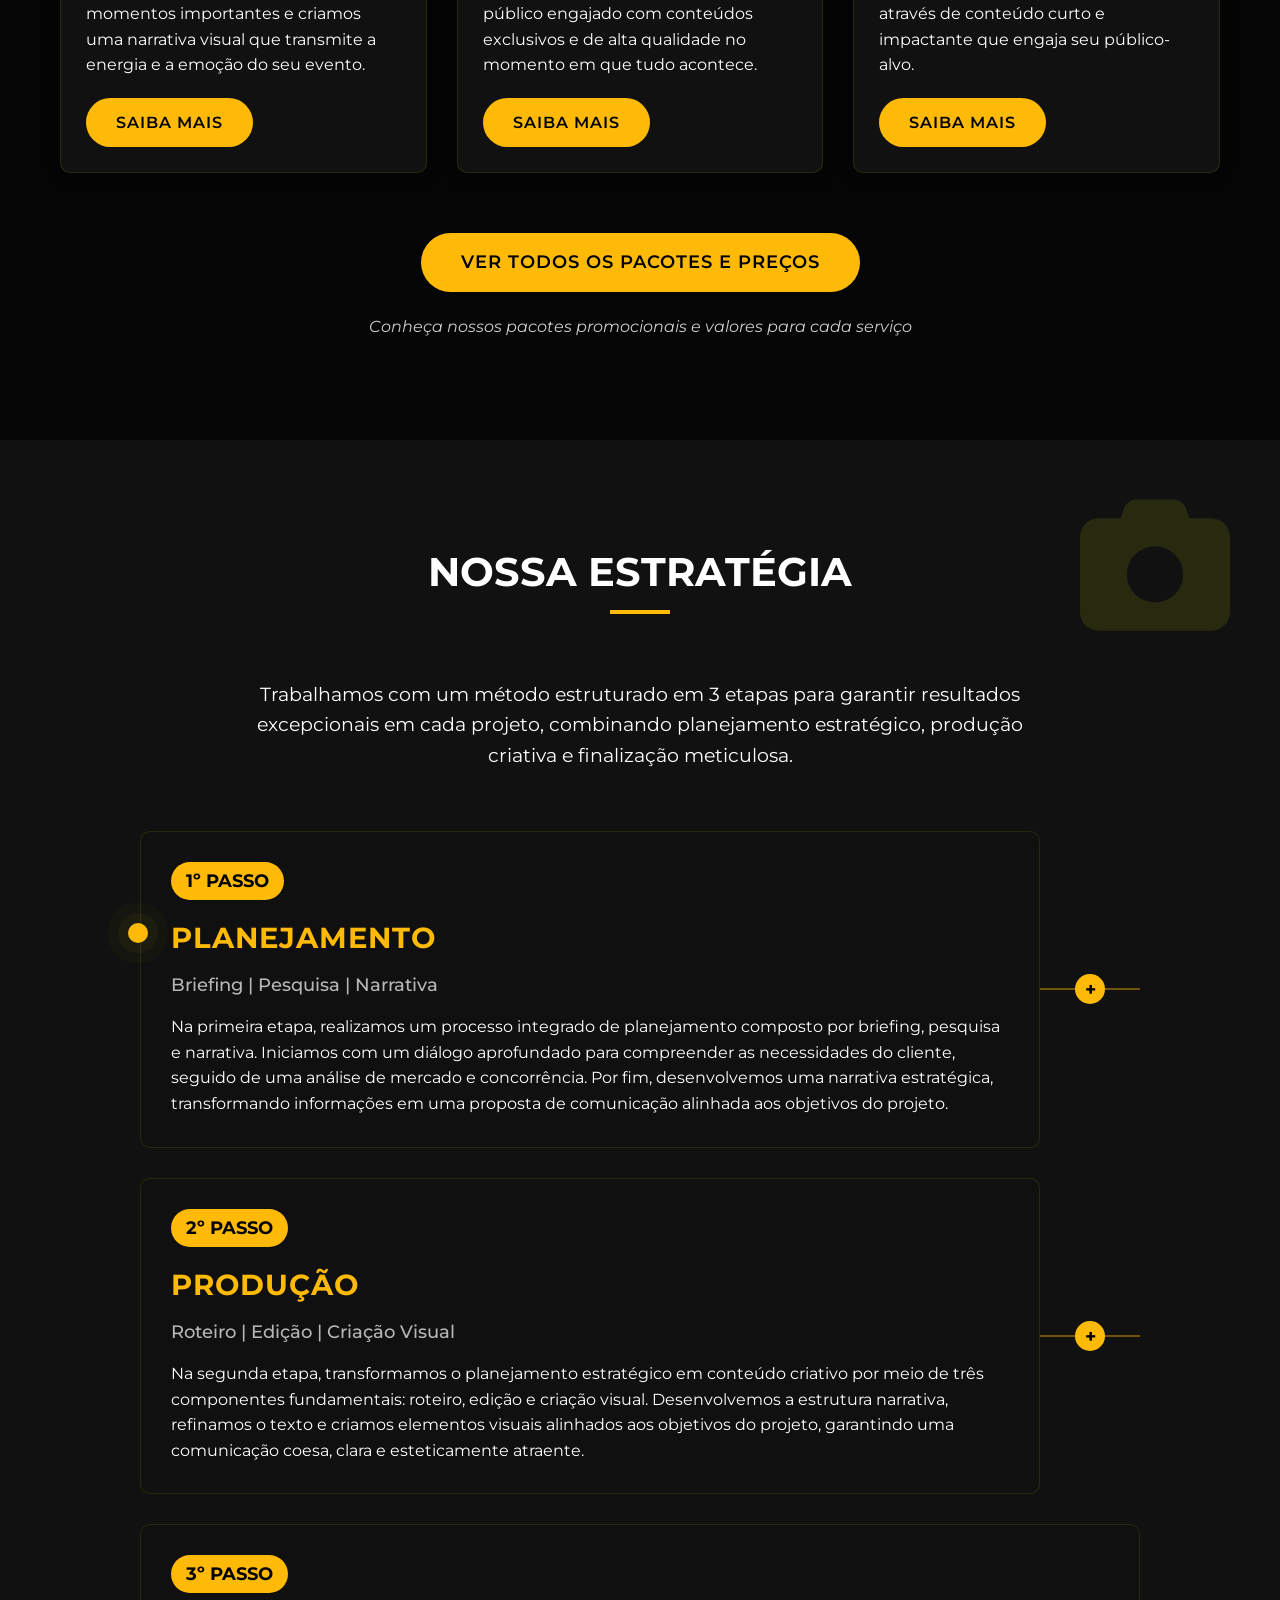
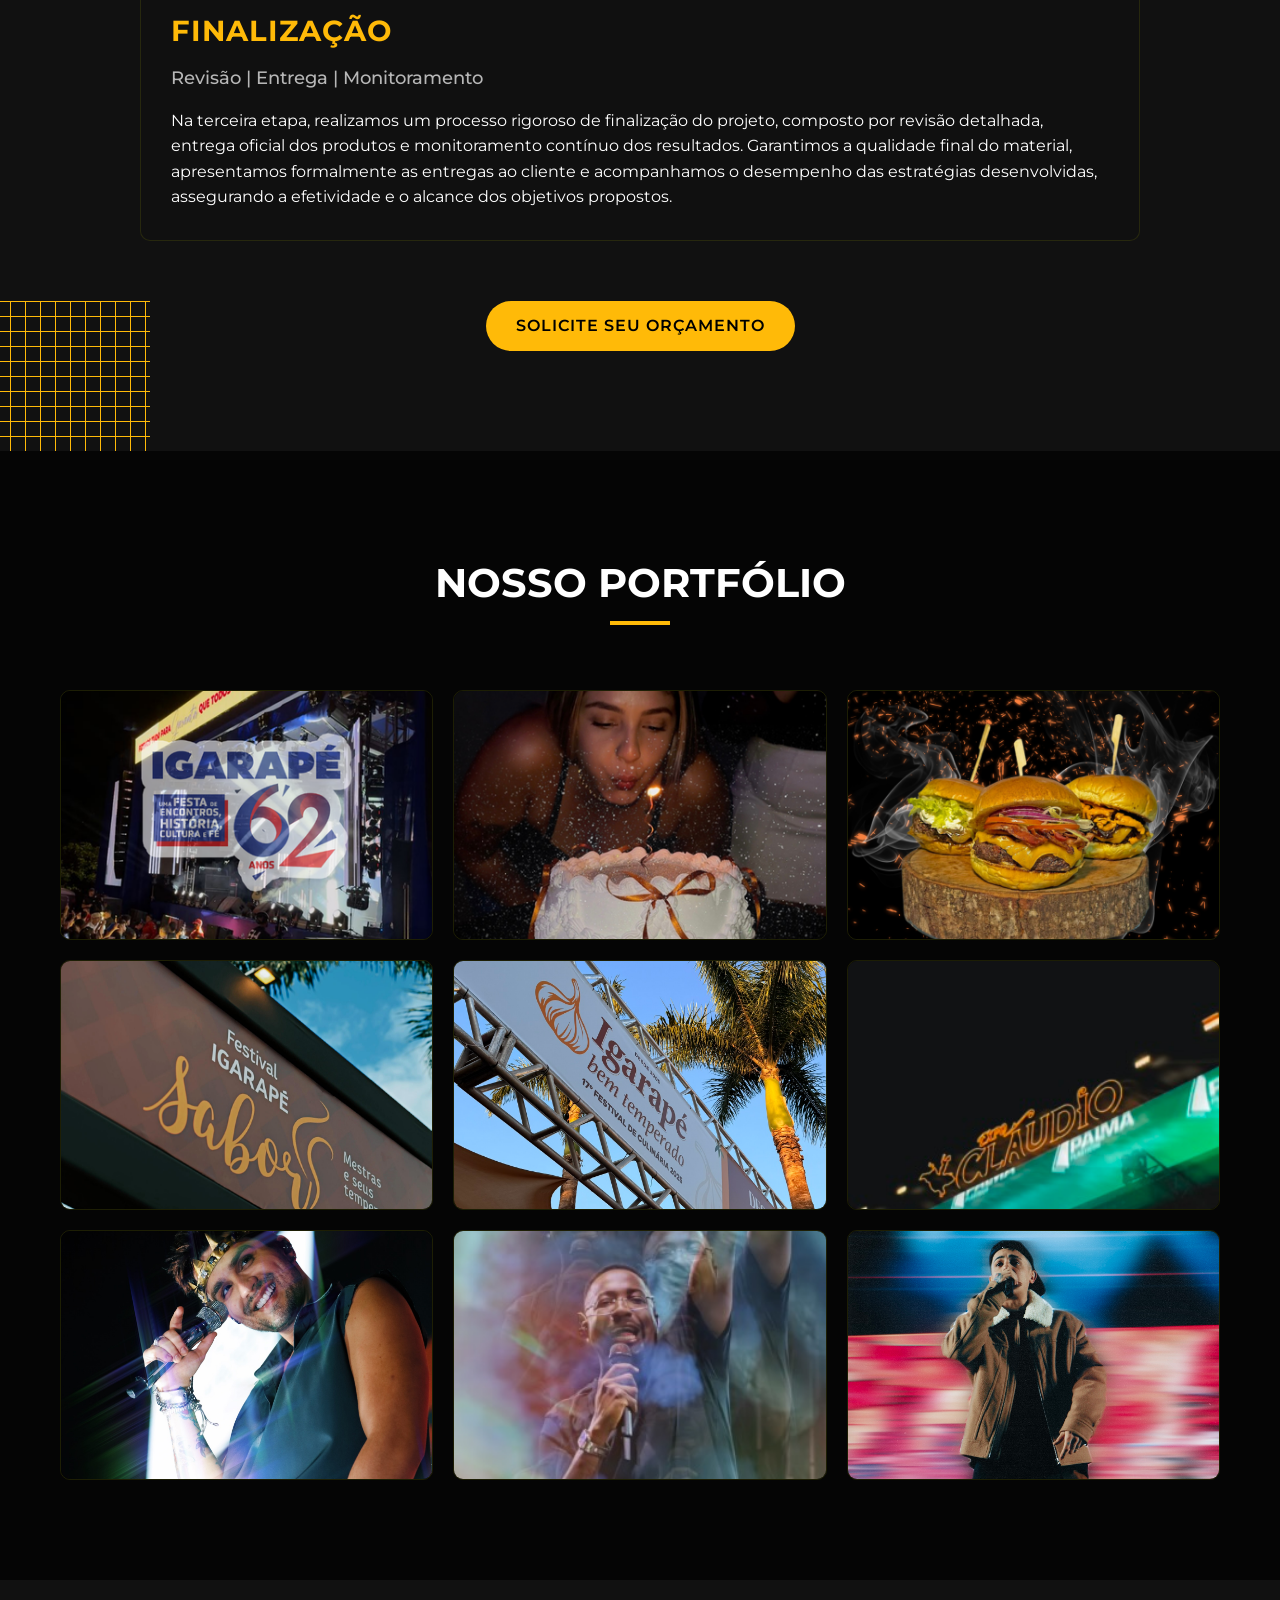
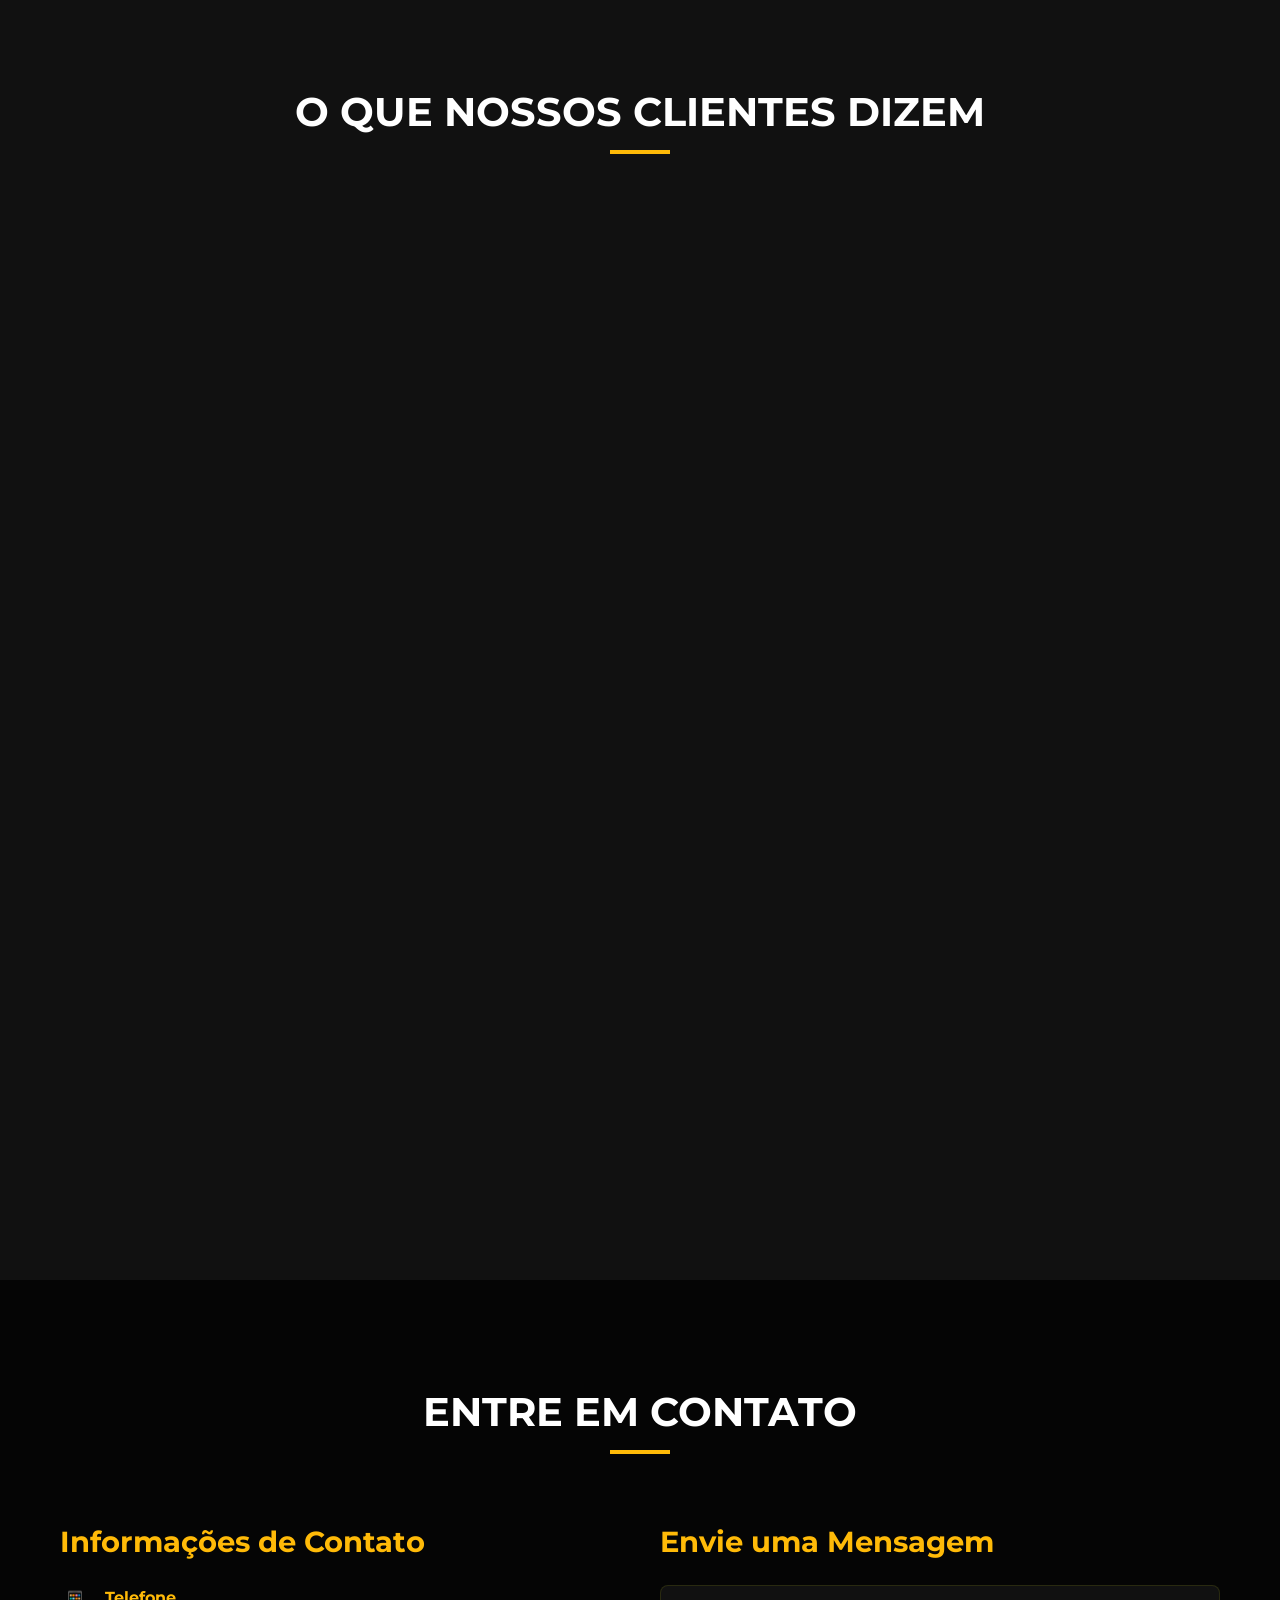
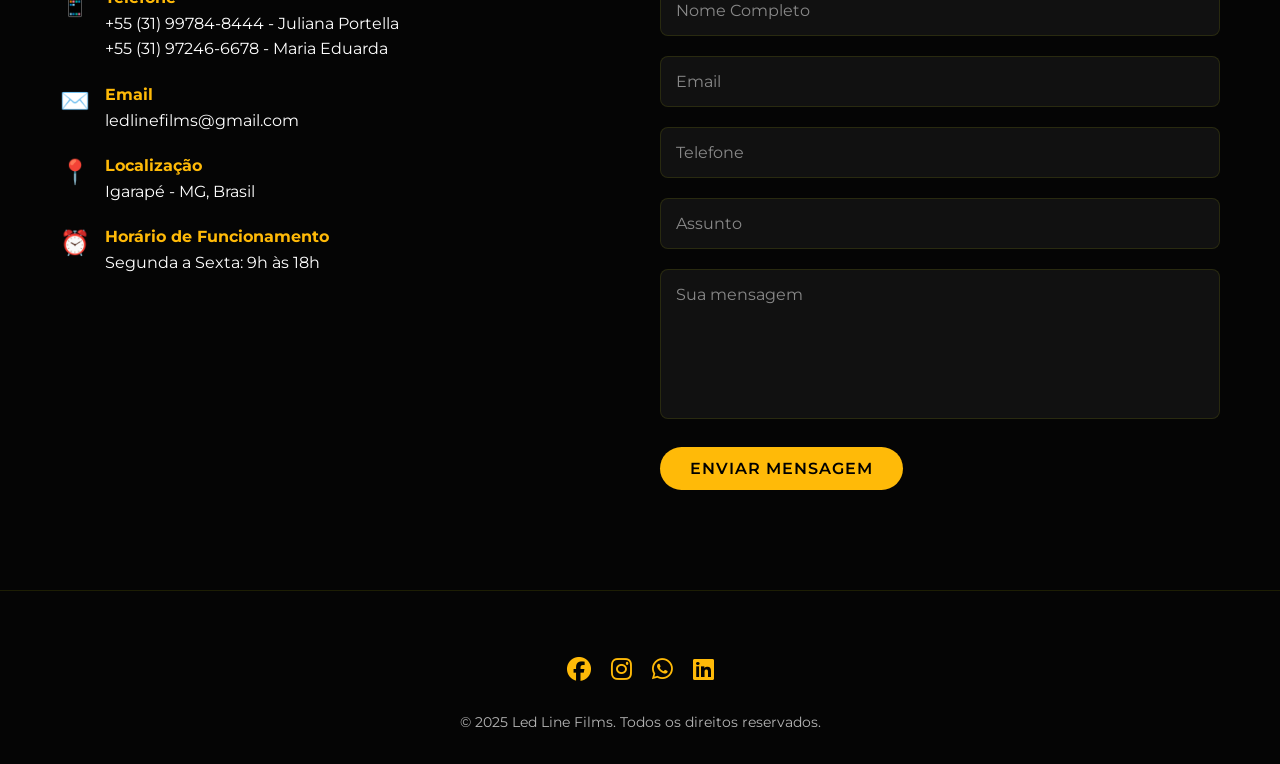
==== commit d2ab48c7: "update 11.09" ====
--- a/index.html
+++ b/index.html
@@ -291,7 +291,7 @@
                     </div>
                 </div>
                 <div class="portfolio-item">
-                    <img src="/imgs/igarapesaborcapa.jpg" alt="Projeto 3" class="portfolio-img">
+                    <img src="/imgs/igarapesaborcapa.jpg" alt="Projeto 4" class="portfolio-img">
                     <div class="portfolio-overlay">
                         <h3>Igarapé Sabor</h3>
                         <p>Cobertura completa com Real Time e Aftermovie do evento culinário Igarapé Sabor.</p>
@@ -299,7 +299,7 @@
                     </div>
                 </div>
                 <div class="portfolio-item">
-                    <img src="/imgs/igarapebemtemperado.JPEG" alt="Projeto 3" class="portfolio-img">
+                    <img src="/imgs/igarapebemtemperado.JPEG" alt="Projeto 5" class="portfolio-img">
                     <div class="portfolio-overlay">
                         <h3>Igarapé Bem temperado</h3>
                         <p>Cobertura completa com Real Time e Aftermovie do evento culinário Igarapé Sabor.</p>
@@ -307,7 +307,7 @@
                     </div>
                 </div>
                 <div class="portfolio-item">
-                    <img src="/imgs/expoclaudio.JPEG" alt="Projeto 3" class="portfolio-img">
+                    <img src="/imgs/expoclaudio.JPEG" alt="Projeto 6" class="portfolio-img">
                     <div class="portfolio-overlay">
                         <h3>51º Expoclaudio</h3>
                         <p>Cobertura completa com Real Time e Aftermovie da 51º Expoclaudio.</p>
@@ -315,7 +315,7 @@
                     </div>
                 </div>
                 <div class="portfolio-item">
-                    <img src="/imgs/luan santana.JPEG" alt="Projeto 3" class="portfolio-img">
+                    <img src="/imgs/luan santana.JPEG" alt="Projeto 7" class="portfolio-img">
                     <div class="portfolio-overlay">
                         <h3>Luan Santana & Pedro Sampaio</h3>
                         <p>Cobertura completa do show do Luan Santana e Pedro Sampaio.</p>
@@ -323,11 +323,19 @@
                     </div>
                 </div>
                 <div class="portfolio-item">
-                    <img src="/imgs/mumuzinho.JPEG" alt="Projeto 3" class="portfolio-img">
+                    <img src="/imgs/mumuzinho.JPEG" alt="Projeto 8" class="portfolio-img">
                     <div class="portfolio-overlay">
                         <h3>Mumuzinho</h3>
                         <p>Cobertura completa do show do Mumuzinho.</p>
                         <a href="https://www.instagram.com/reel/DLLU3v-SkEU/?utm_source=ig_web_copy_link&igsh=d2cyZGZuZWNkY211" class="btn">Ver Projeto</a>
+                    </div>
+                </div>
+                <div class="portfolio-item">
+                    <img src="/imgs/hariel.JPEG" alt="Projeto 9" class="portfolio-img">
+                    <div class="portfolio-overlay">
+                        <h3>MC Hariel</h3>
+                        <p>Cobertura completa do show do Mc Hariel.</p>
+                        <a href="https://www.instagram.com/reel/DLQiPHISGpy/?utm_source=ig_web_copy_link&igsh=MXJxcGVlanp4dXVq" class="btn">Ver Projeto</a>
                     </div>
                 </div>
             </div>
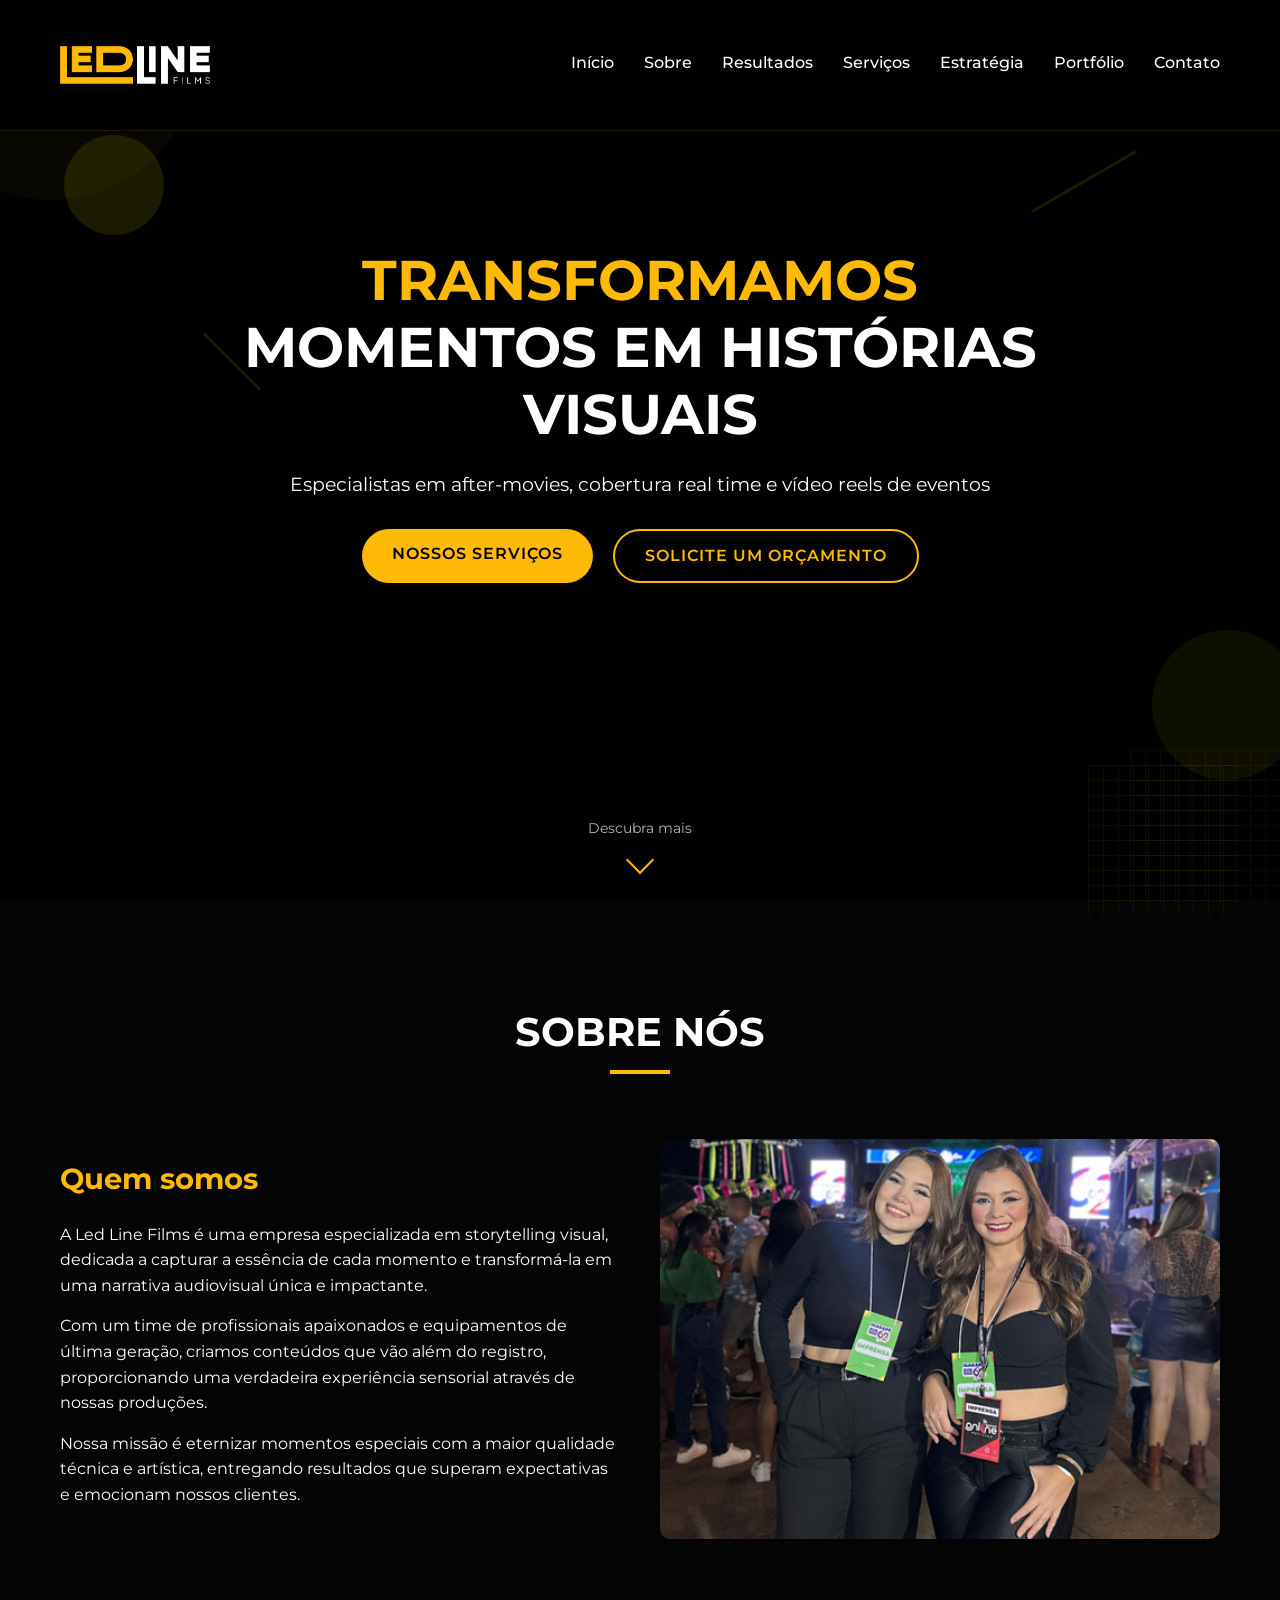
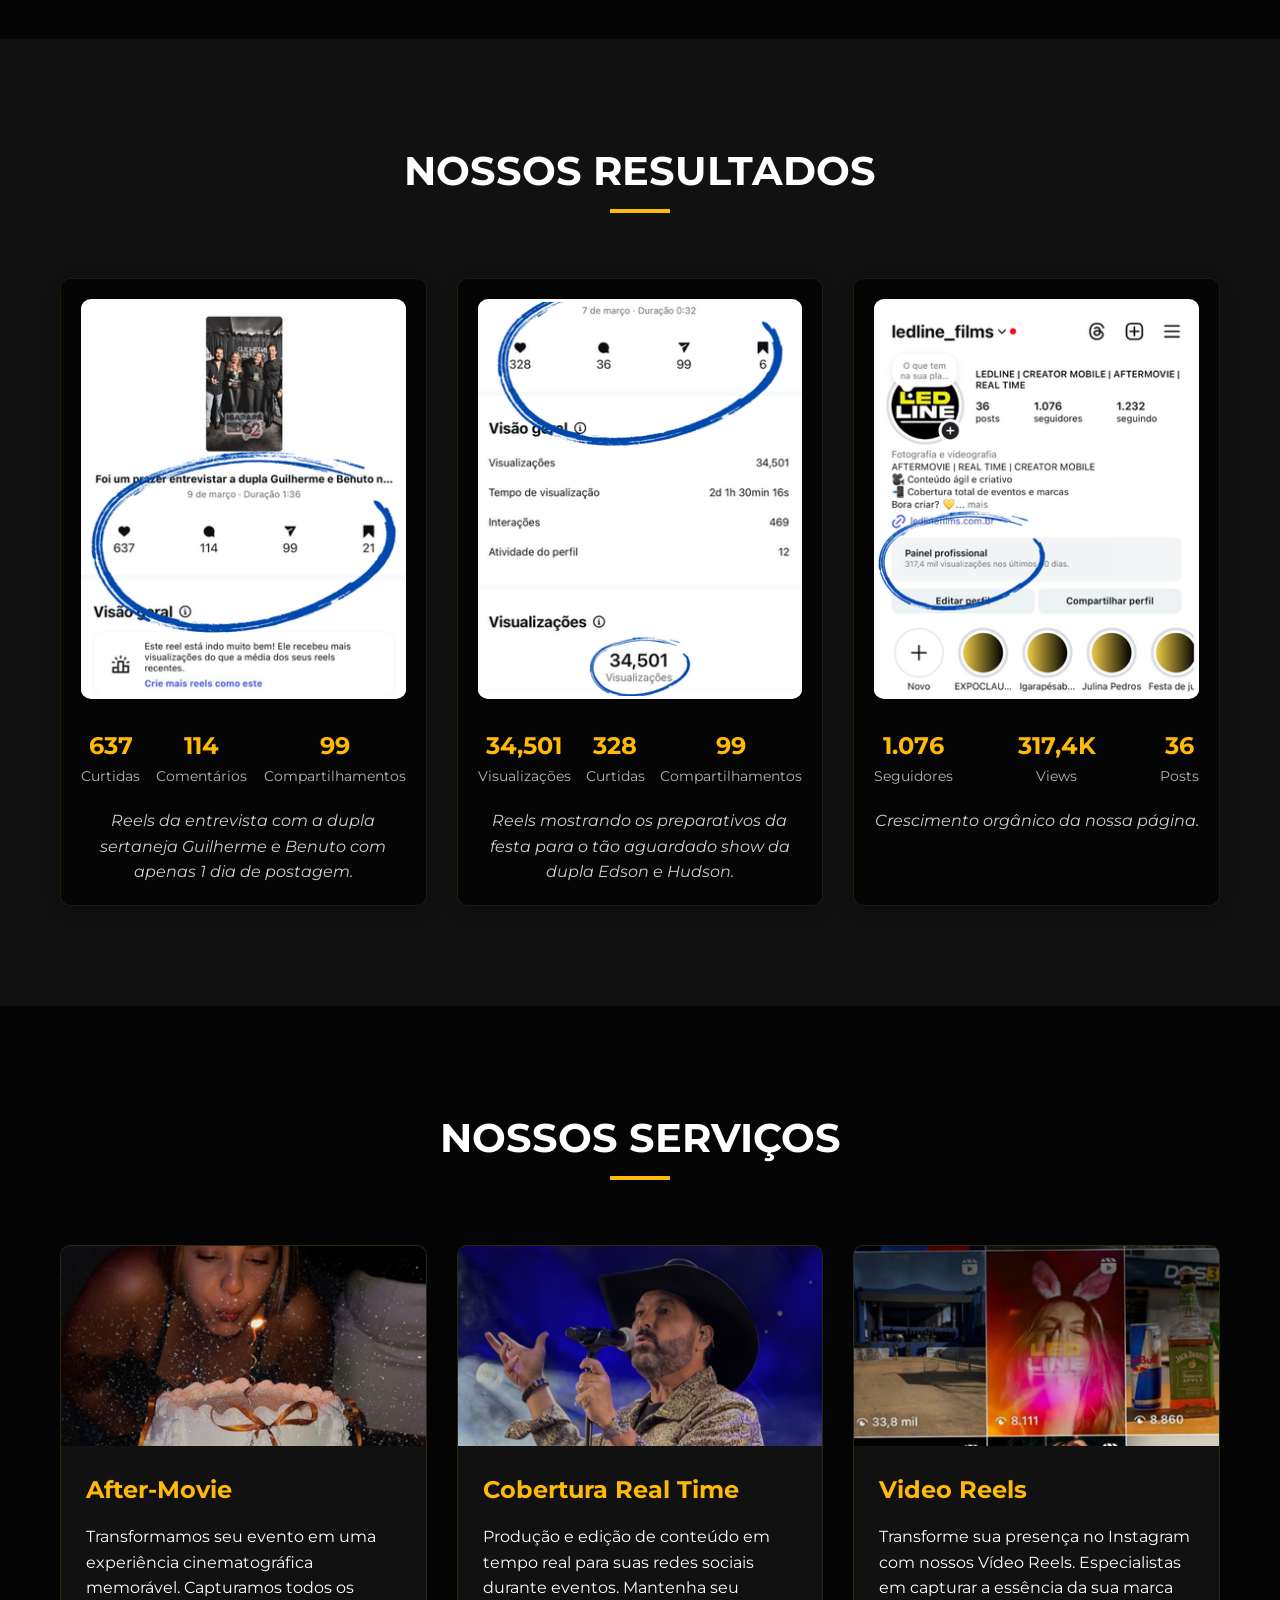
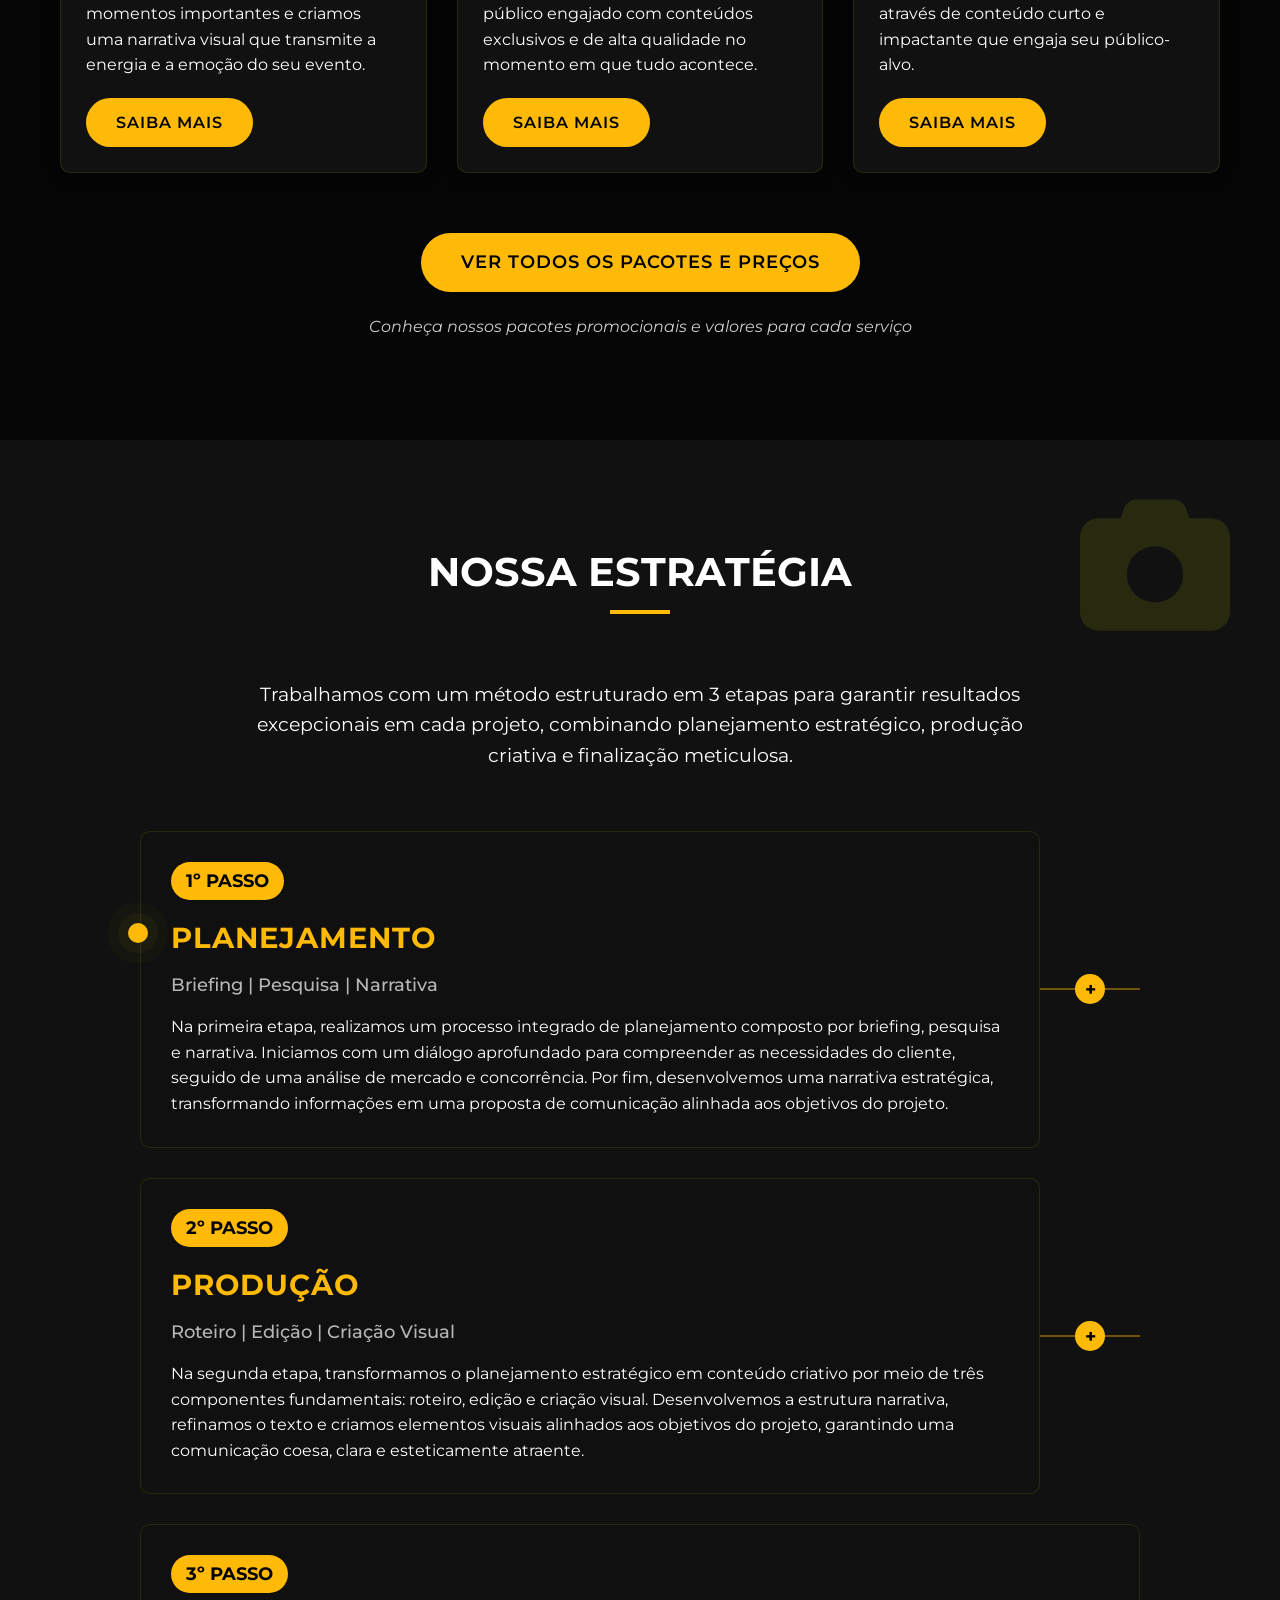
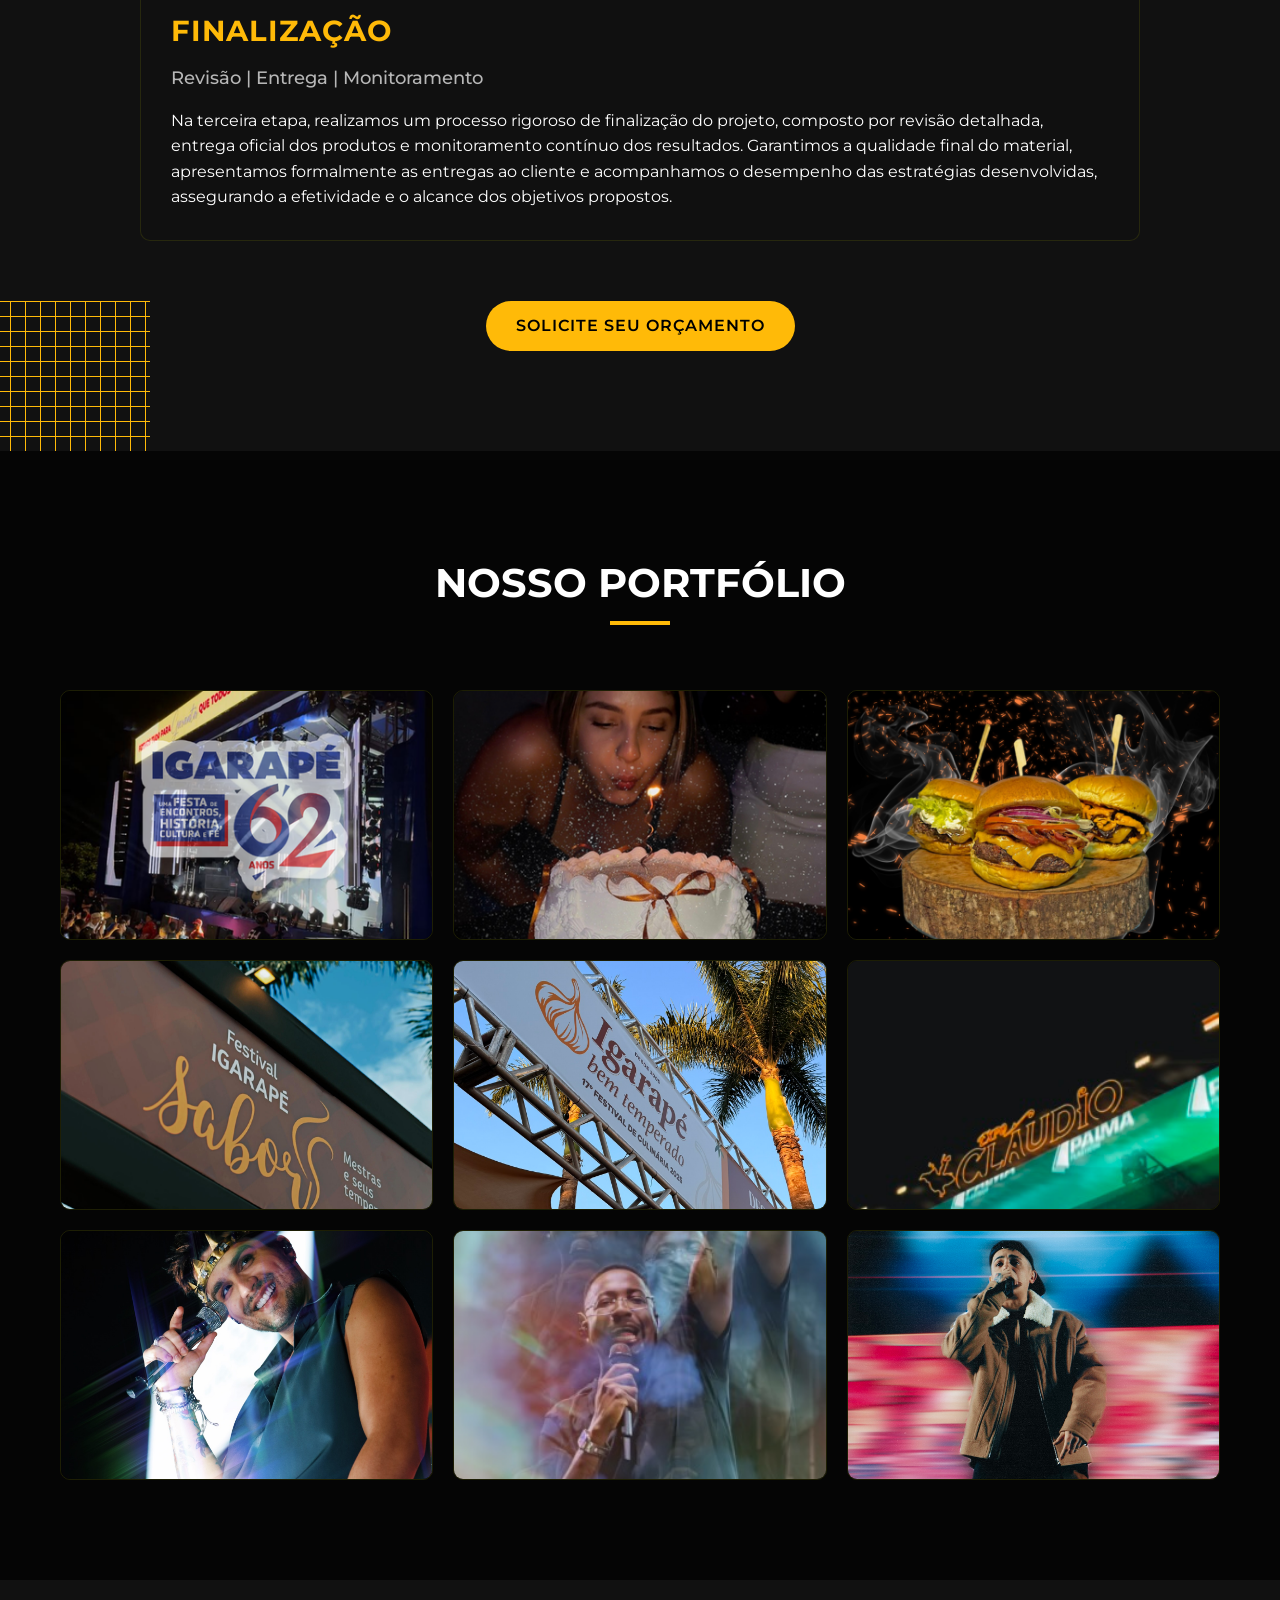
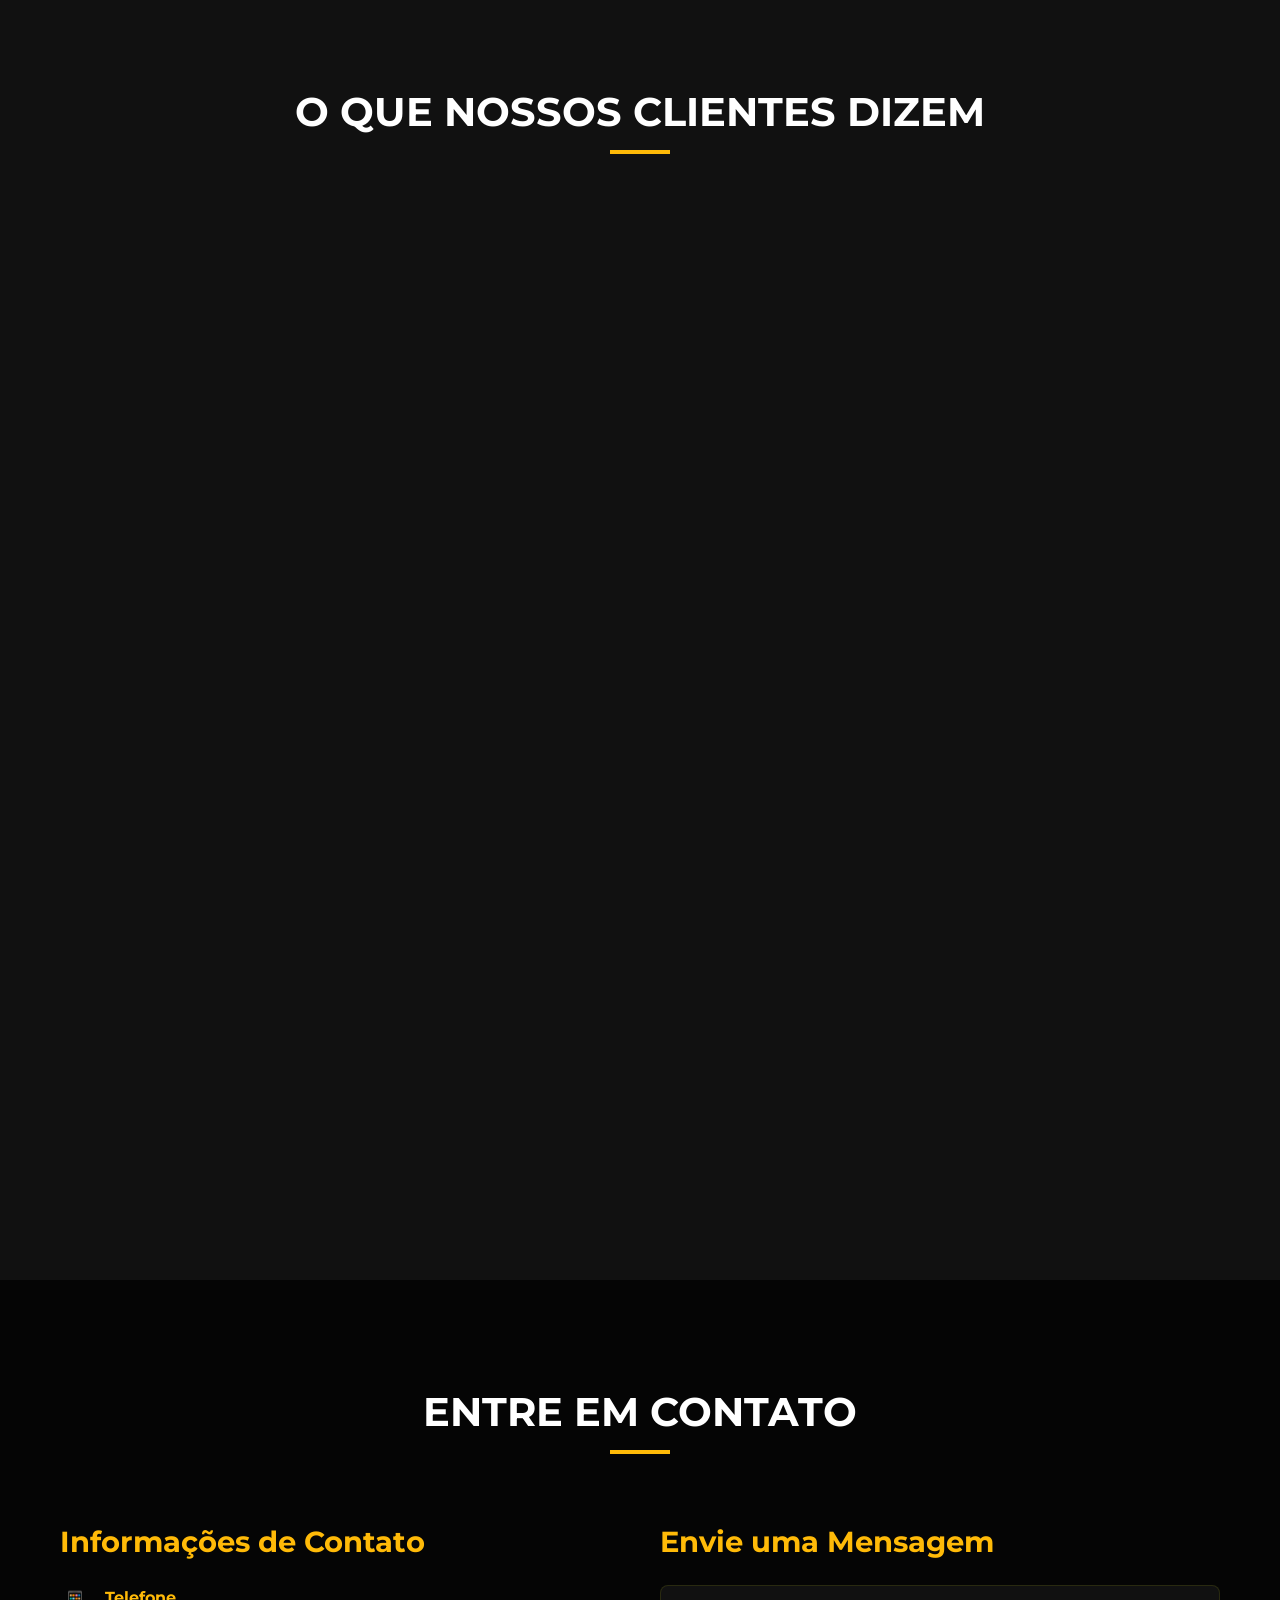
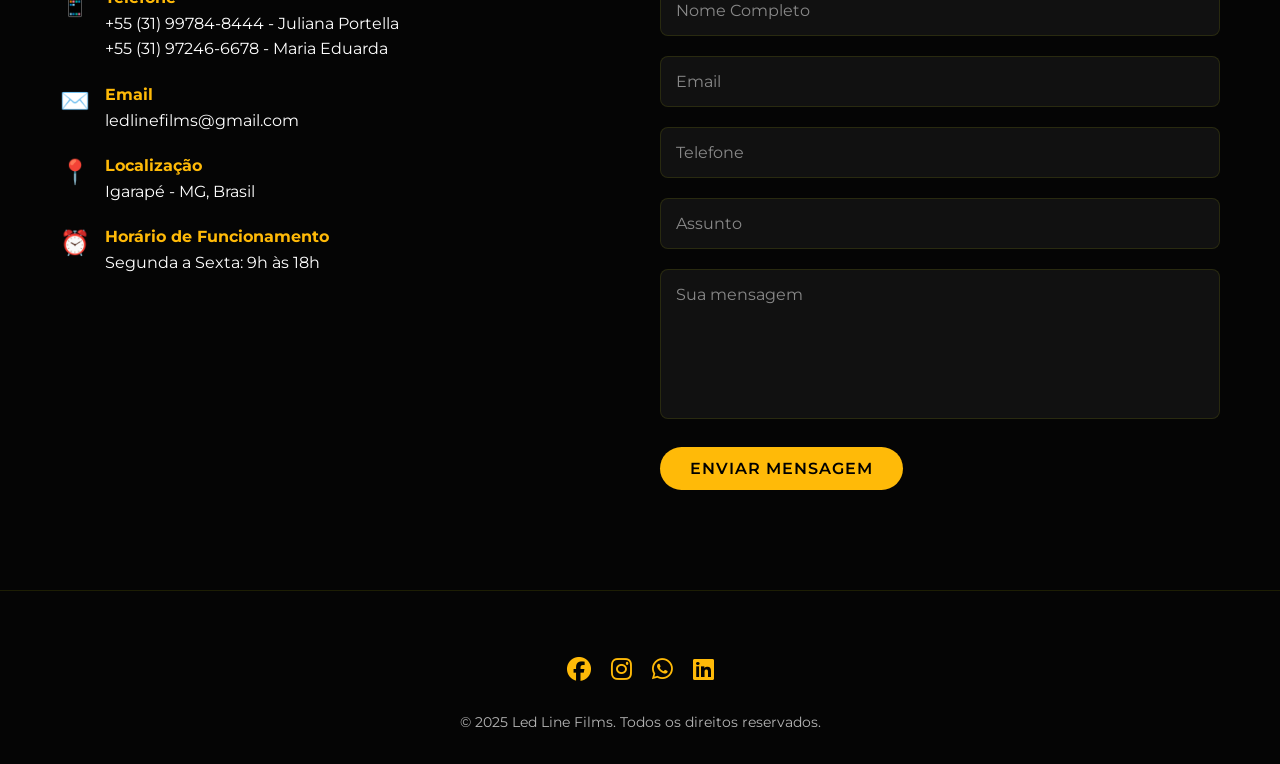
==== commit ee5c2e21: "Update index.html" ====
--- a/index.html
+++ b/index.html
@@ -6,8 +6,8 @@
     <title>Led Line Films | Story Maker</title>
     <link rel="stylesheet" href="styles.css">
     <link href="https://fonts.googleapis.com/css2?family=Montserrat:wght@400;500;600;700&display=swap" rel="stylesheet">
-    <link rel="icon" href="/imgs/favicon.svg" type="image/x-icon">
-    <link rel="shortcut icon" href="/imgs/favicon.svg" type="image/x-icon">
+    <link rel="icon" href="/imgs/LED LINE ICO.png" type="image/x-icon">
+    <link rel="shortcut icon" href="/imgs/LED LINE ICO.png" type="image/x-icon">
     <link rel="stylesheet" href="https://cdnjs.cloudflare.com/ajax/libs/font-awesome/6.5.1/css/all.min.css">
 </head>
 <body>
@@ -134,15 +134,15 @@
                         <img src="/imgs/result3.png" alt="Show Insights">
                         <div class="resultado-stats">
                             <div class="stat-item">
-                                <span class="stat-number">444</span>
+                                <span class="stat-number">1.076</span>
                                 <span class="stat-label">Seguidores</span>
                             </div>
                             <div class="stat-item">
-                                <span class="stat-number">191,5K</span>
+                                <span class="stat-number">317,4K</span>
                                 <span class="stat-label">Views</span>
                             </div>
                             <div class="stat-item">
-                                <span class="stat-number">12</span>
+                                <span class="stat-number">36</span>
                                 <span class="stat-label">Posts</span>
                             </div>
                         </div>
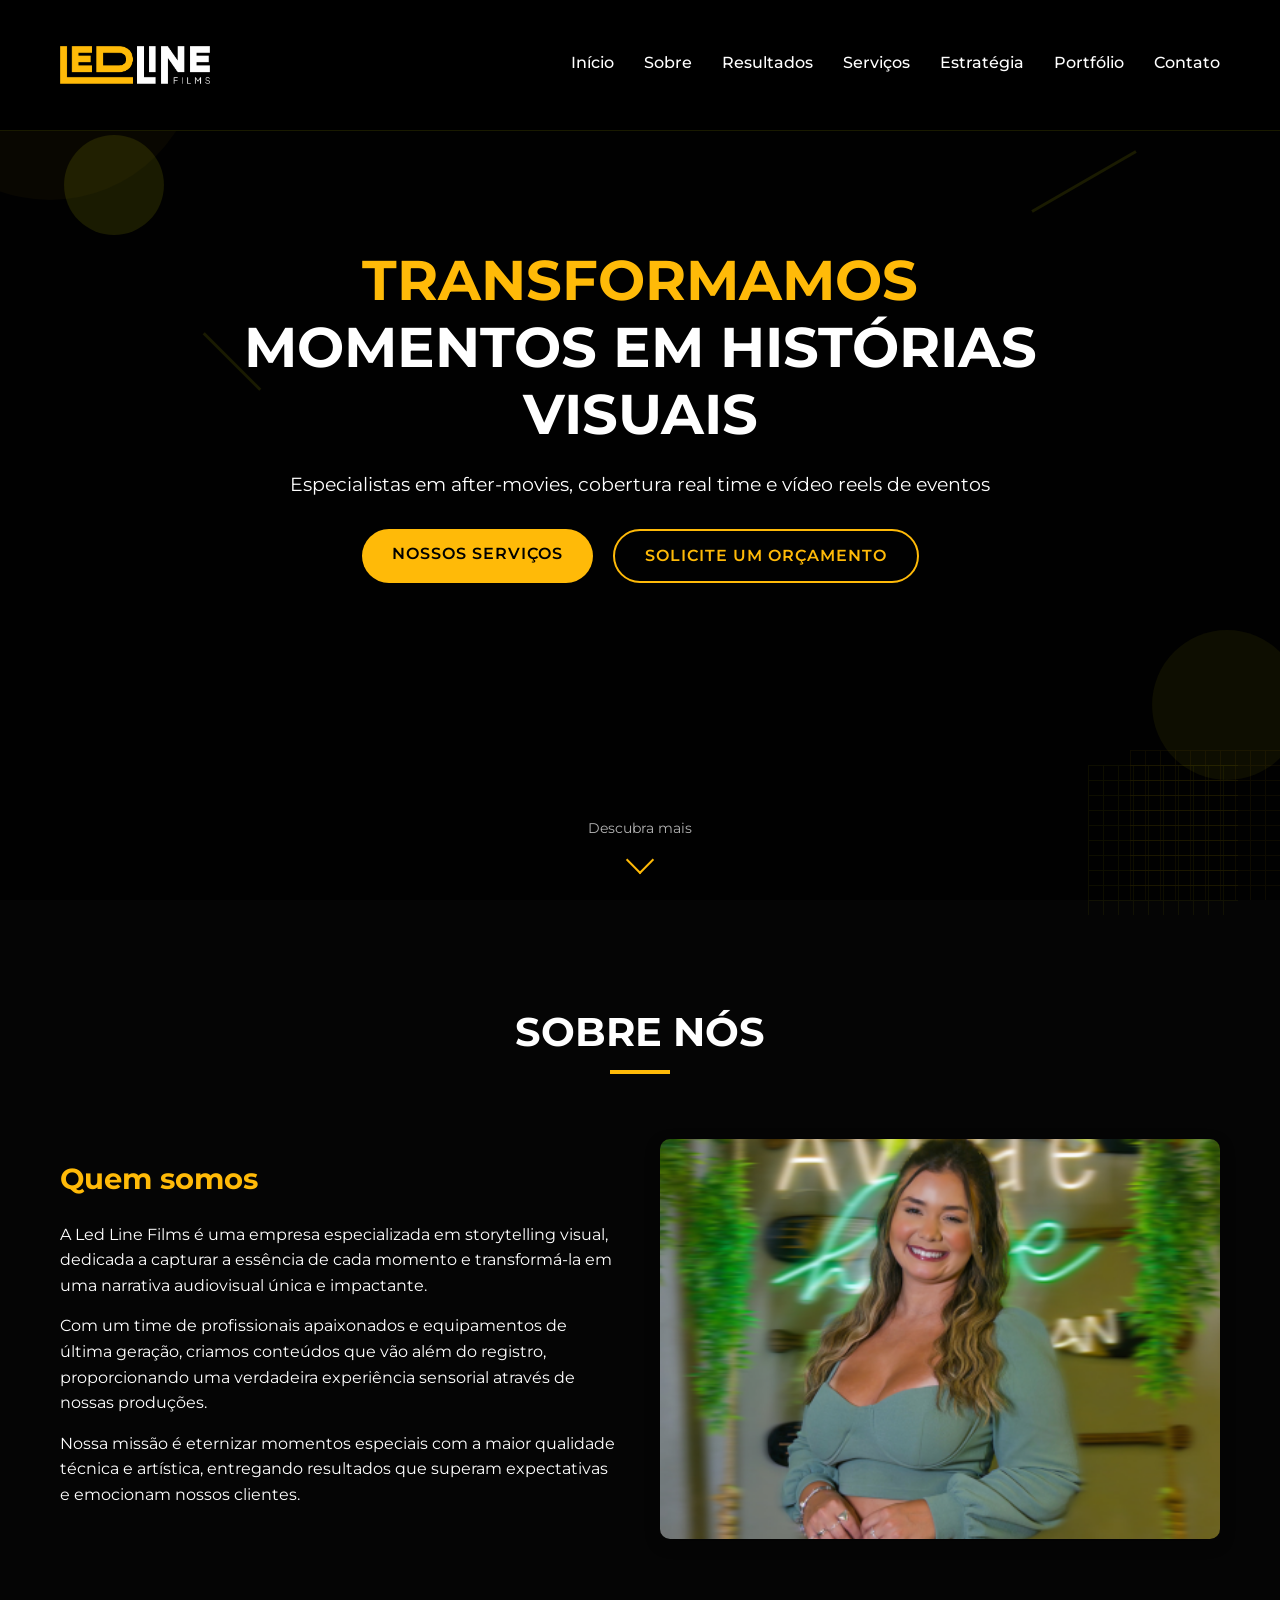
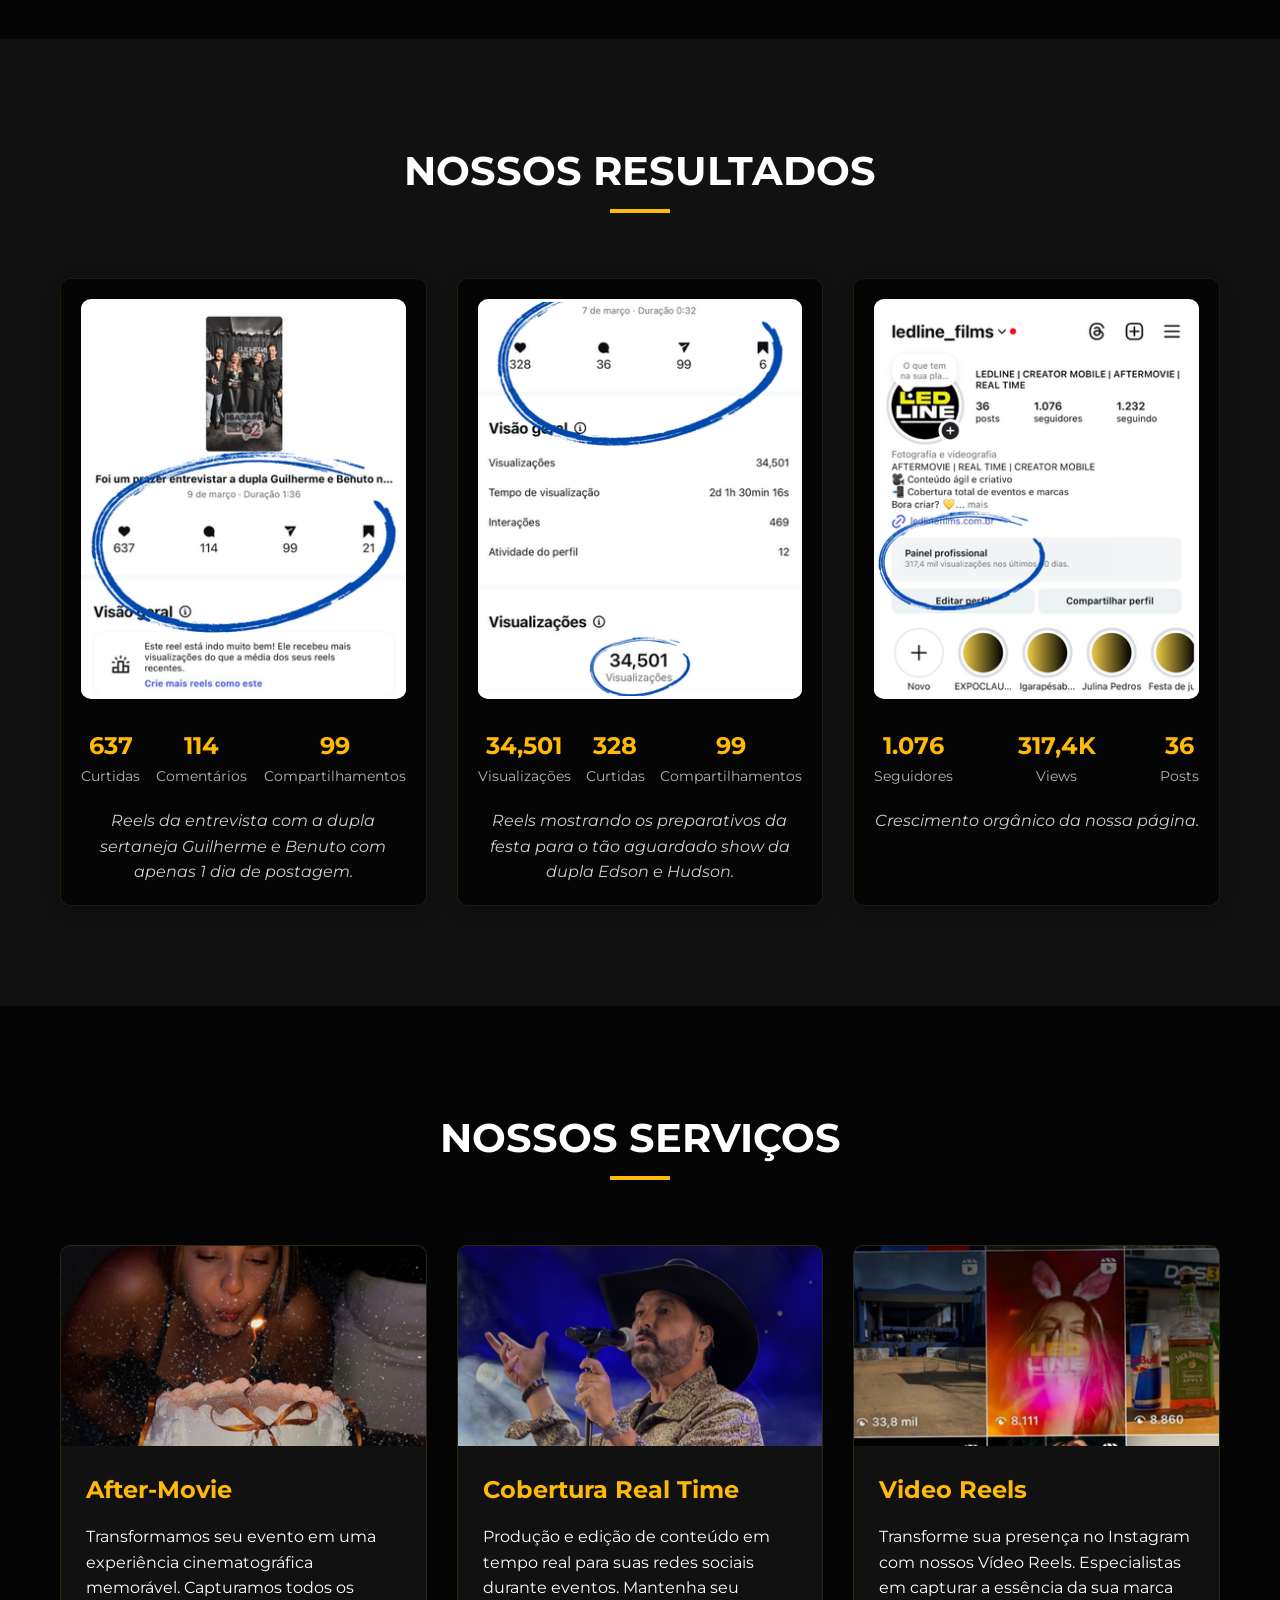
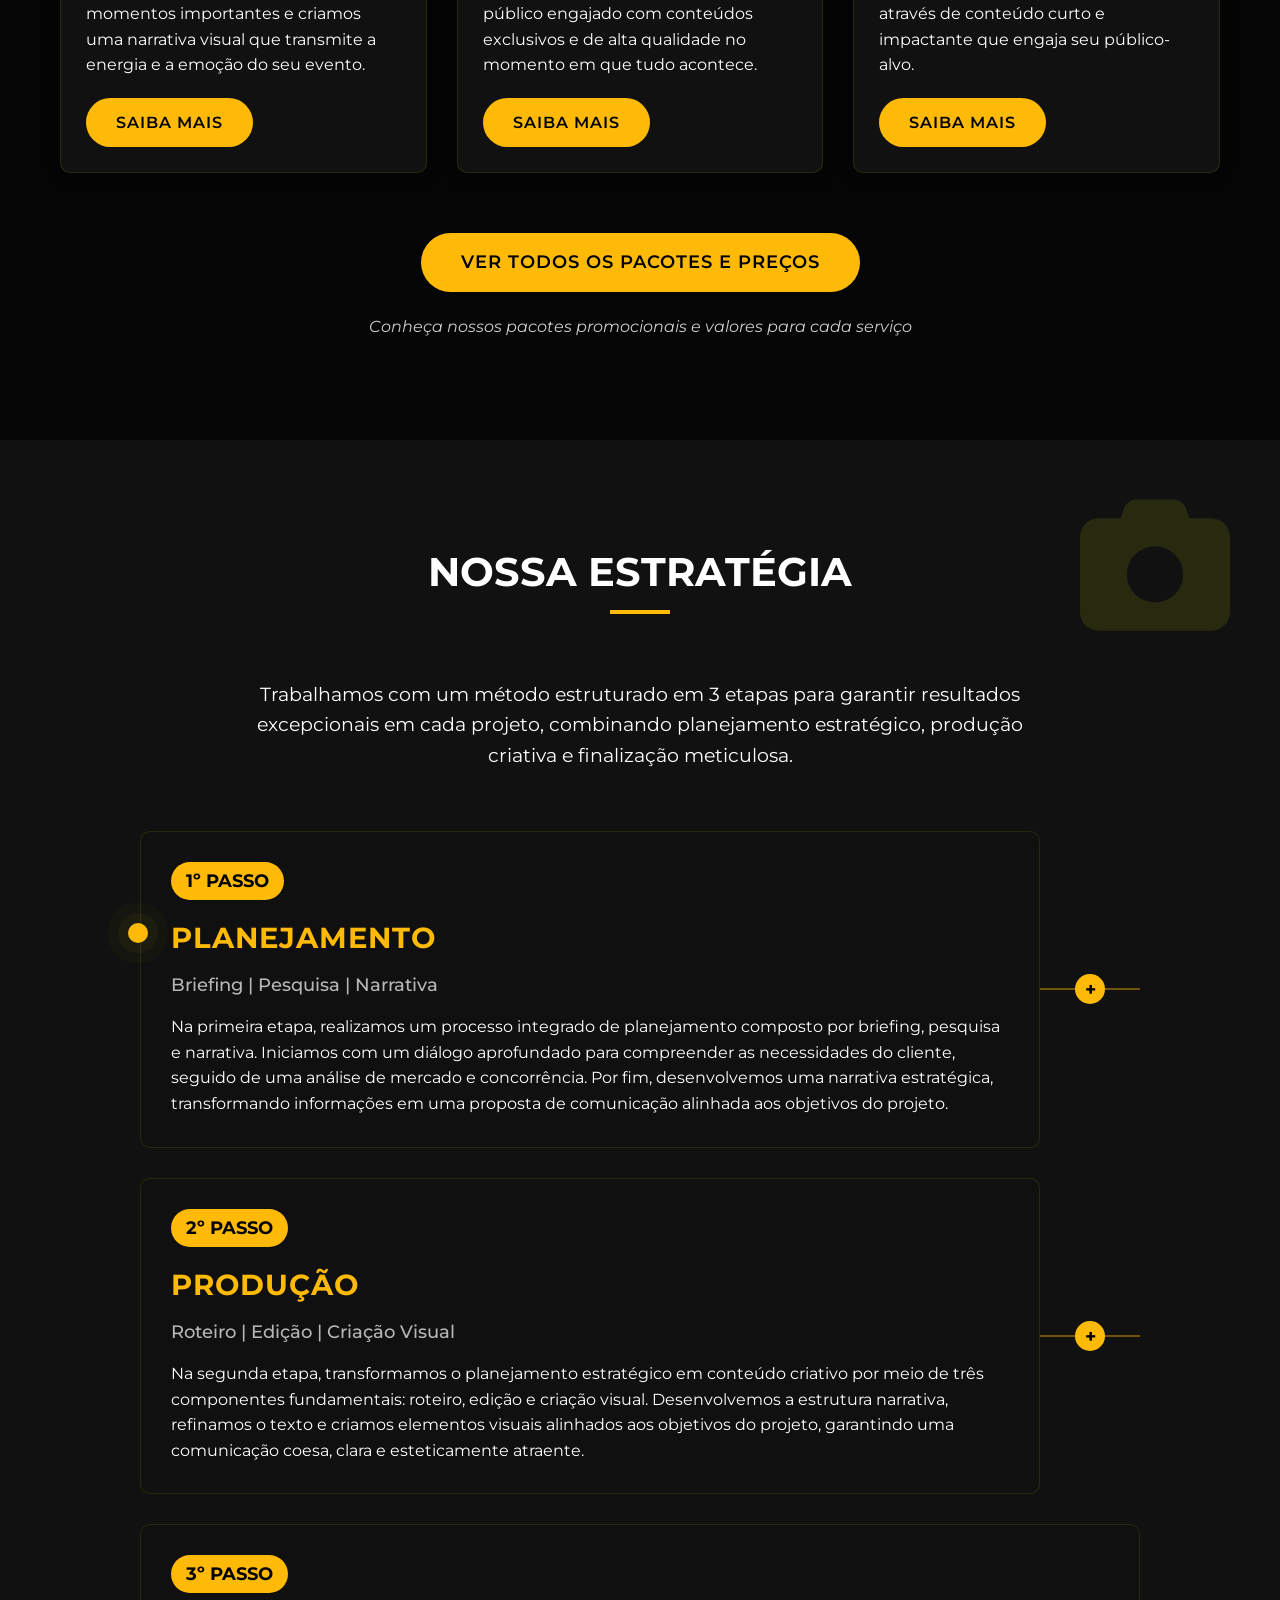
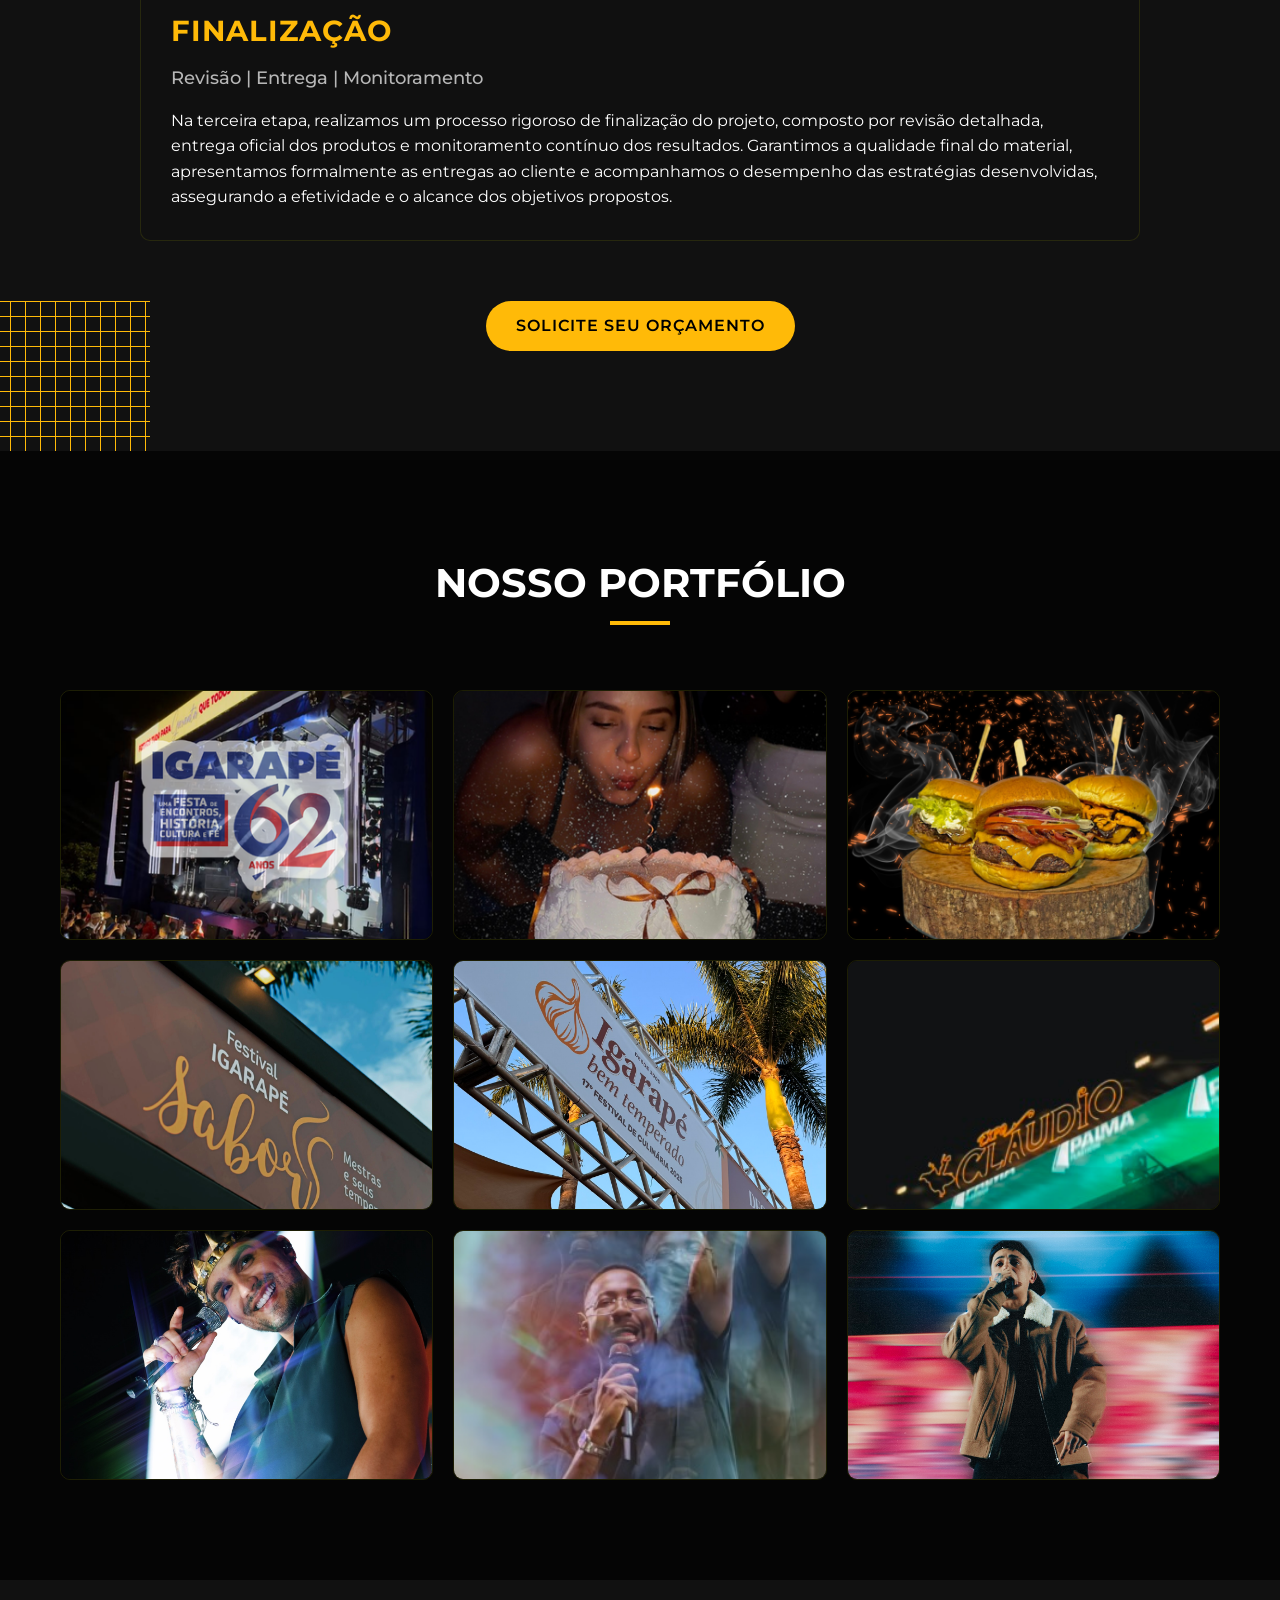
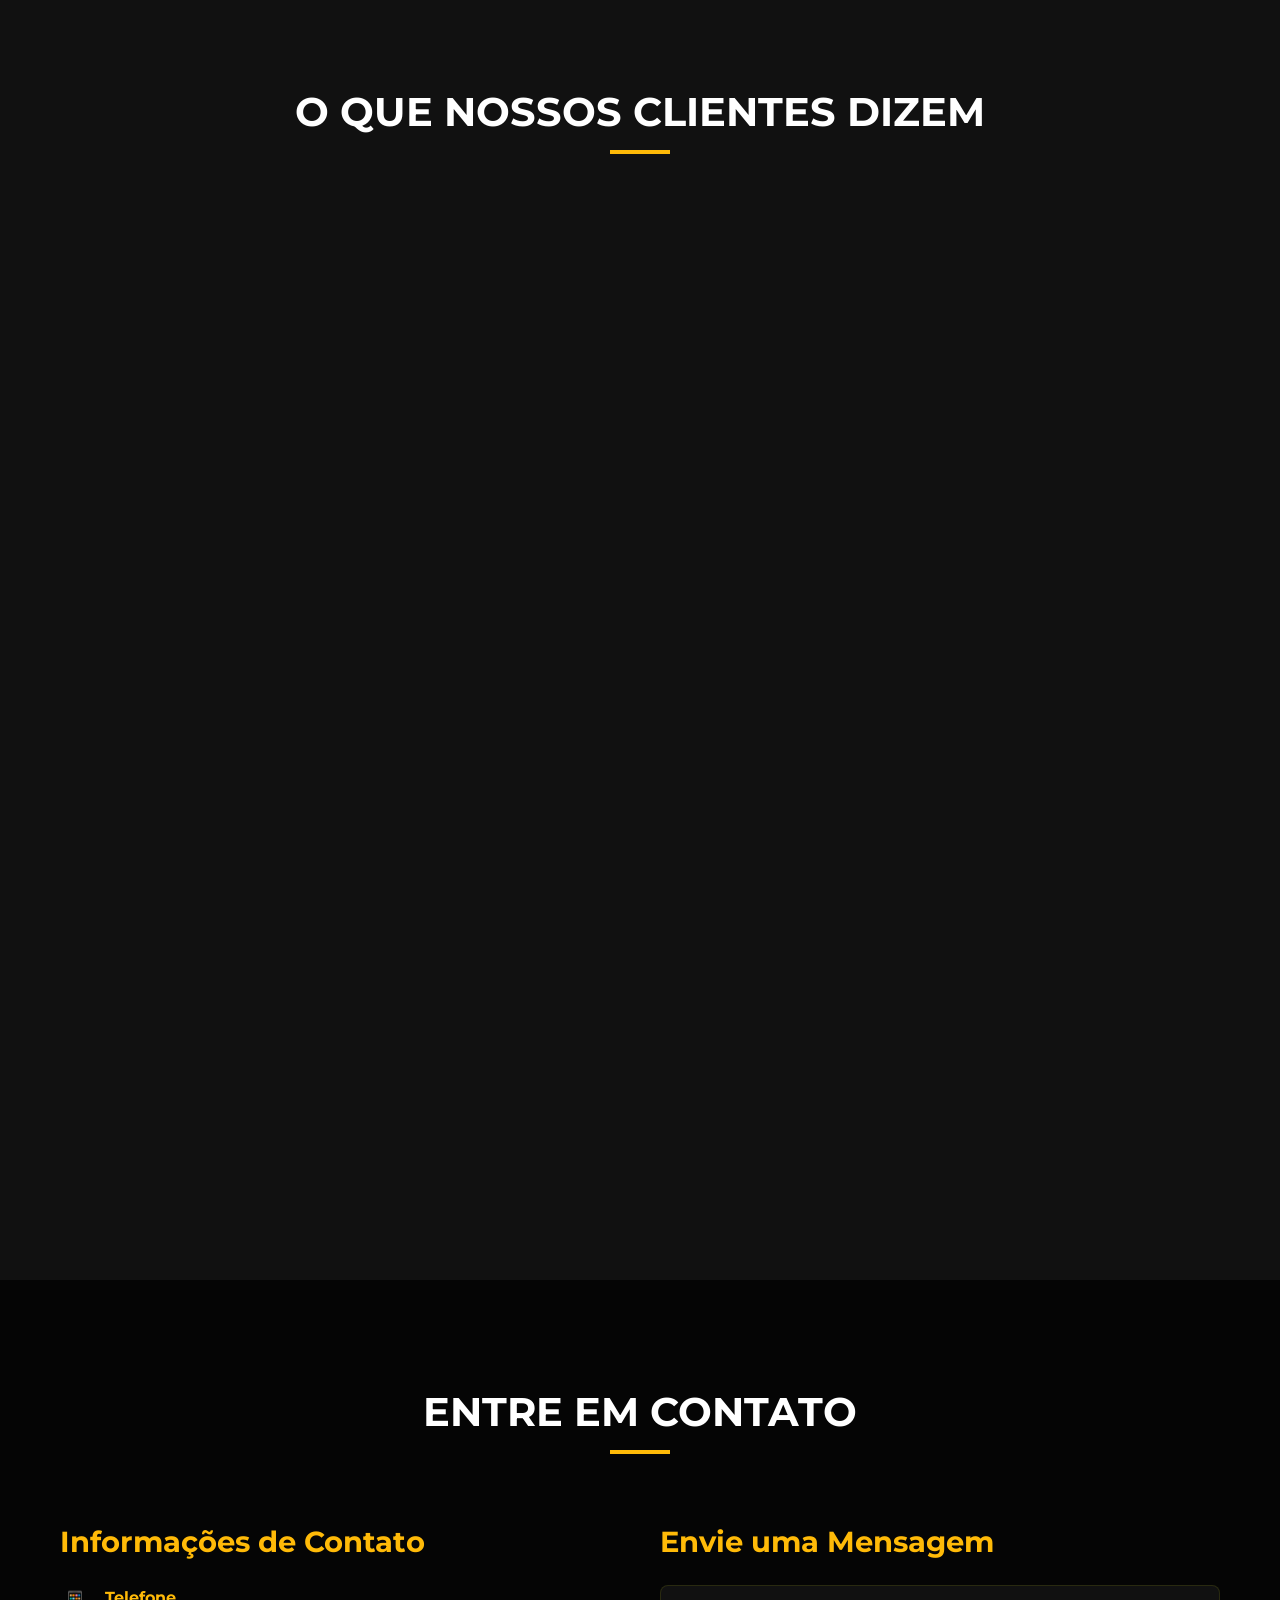
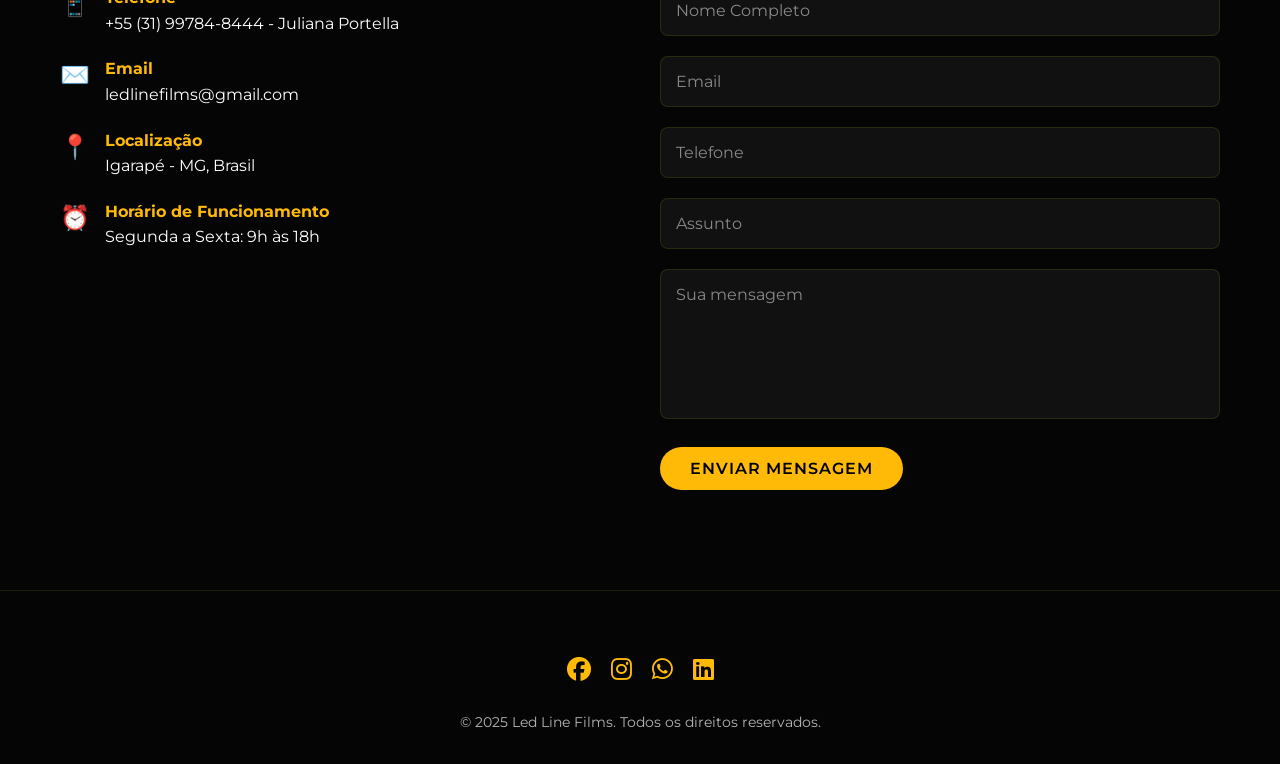
==== commit e79943b0: "atualização_juliana" ====
--- a/index.html
+++ b/index.html
@@ -76,7 +76,7 @@
                     <p>Nossa missão é eternizar momentos especiais com a maior qualidade técnica e artística, entregando resultados que superam expectativas e emocionam nossos clientes.</p>
                 </div>
                 <div class="about-image">
-                    <img src="/imgs/equipe-led-line1.png" alt="Equipe Led Line Films em ação">
+                    <img src="/imgs/juliana_capa.png" alt="Equipe Led Line Films em ação">
                 </div>
             </div>
         </div>
@@ -400,7 +400,6 @@
                         <div>
                             <h4>Telefone</h4>
                             <p>+55 (31) 99784-8444 - Juliana Portella</p>
-                            <p>+55 (31) 97246-6678 - Maria Eduarda</p>
                         </div>
                     </div>
                     <div class="contact-item">
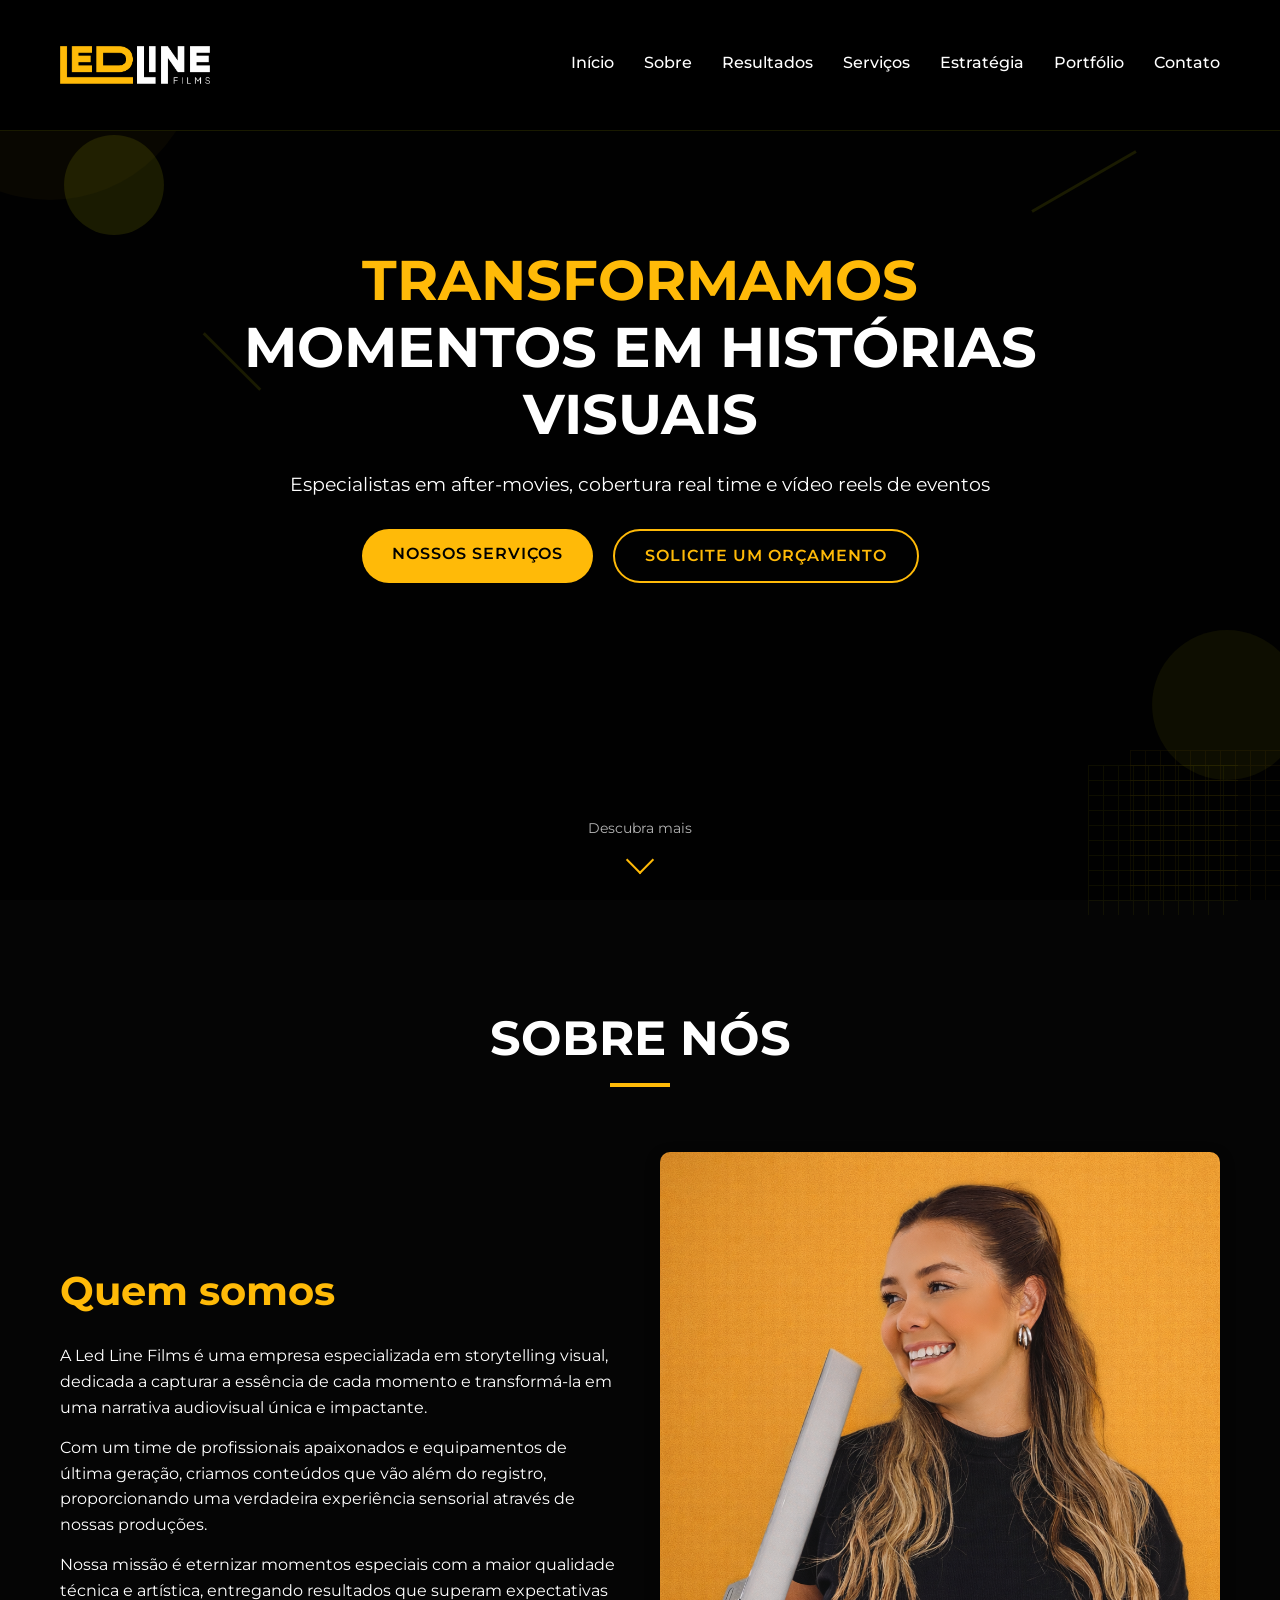
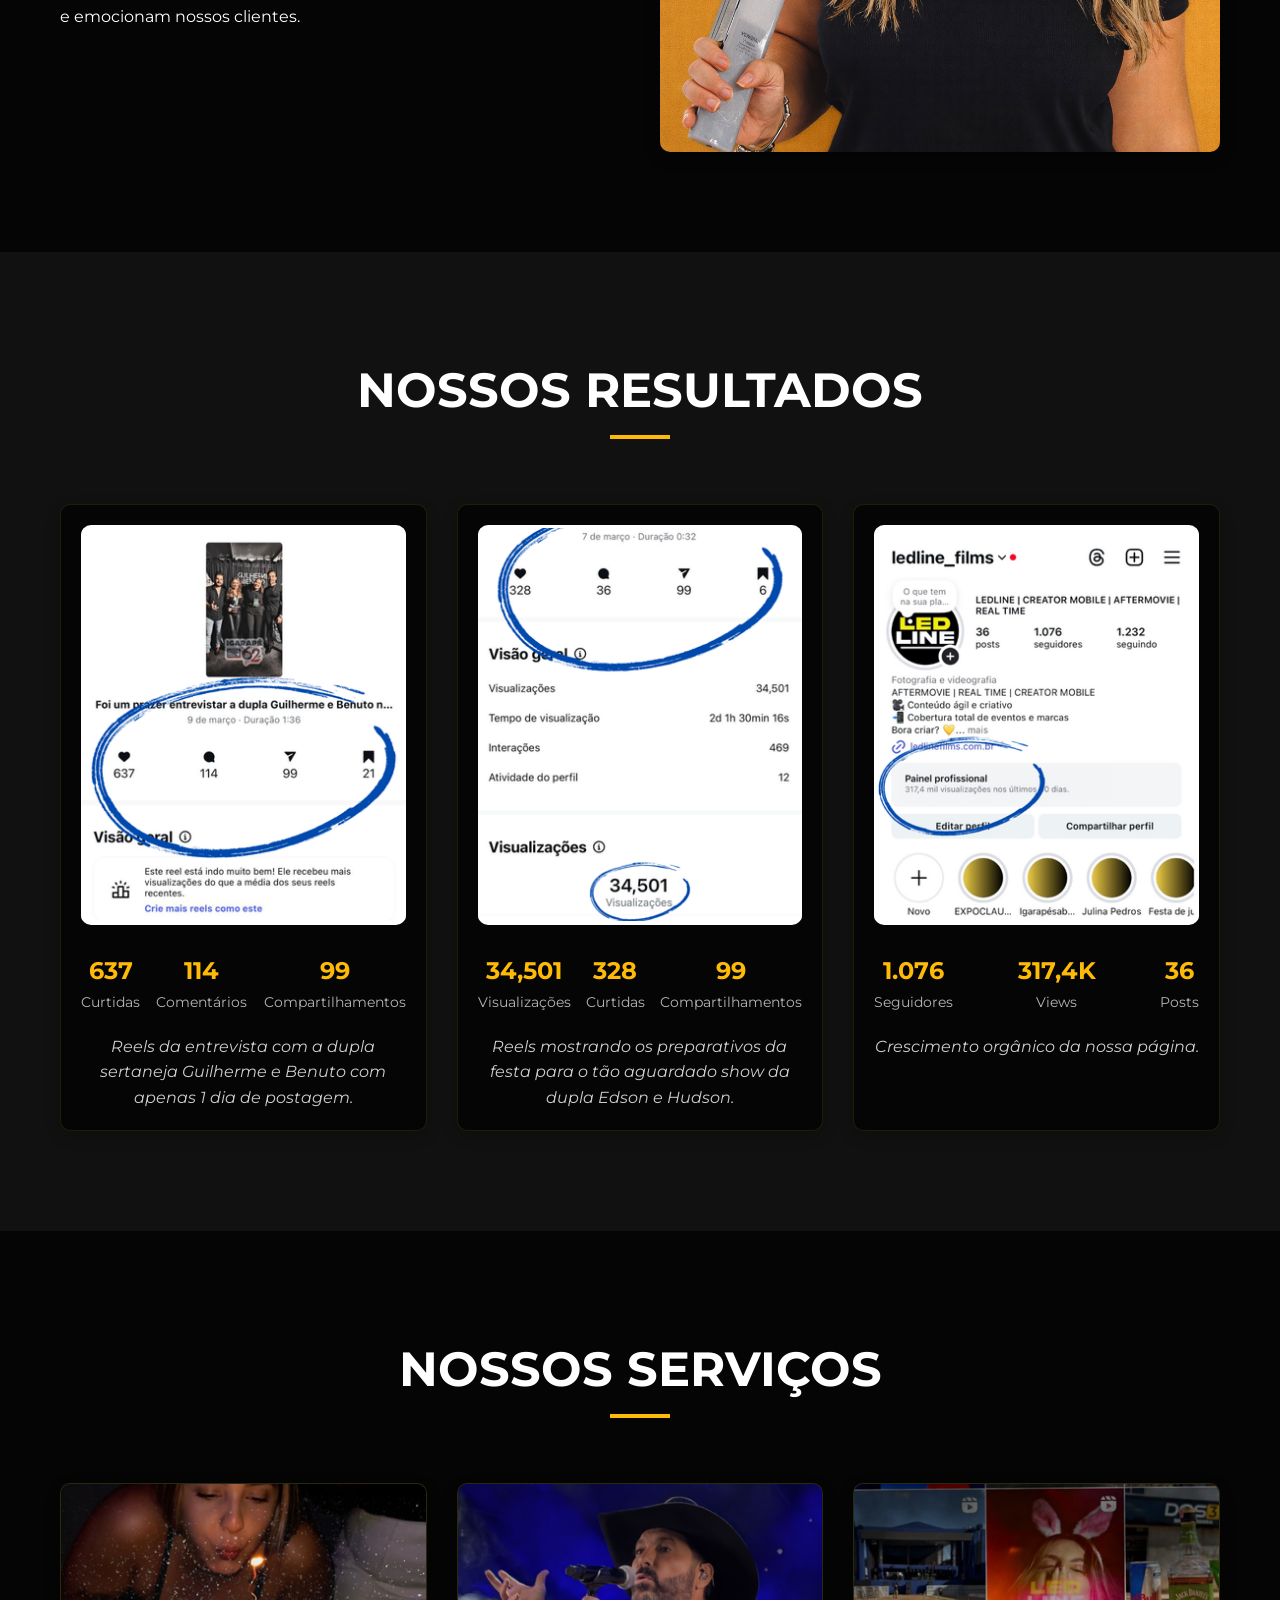
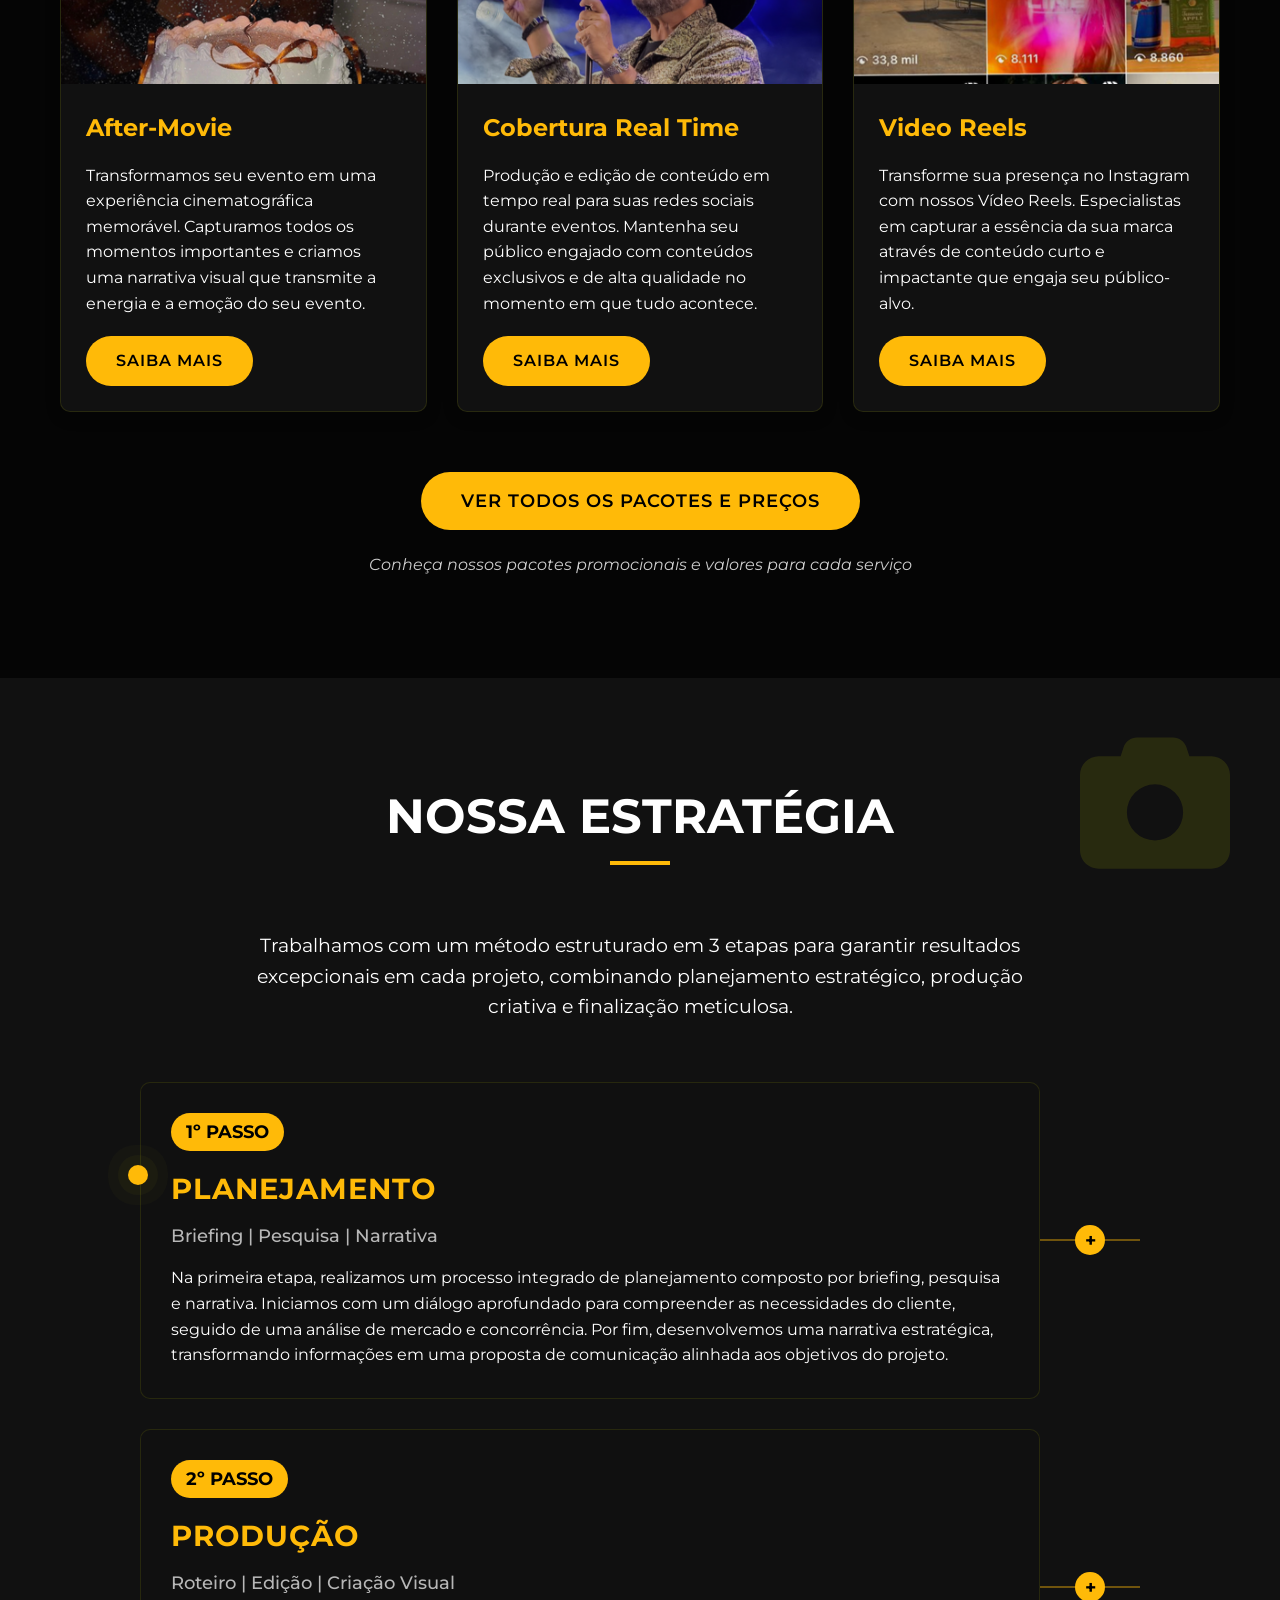
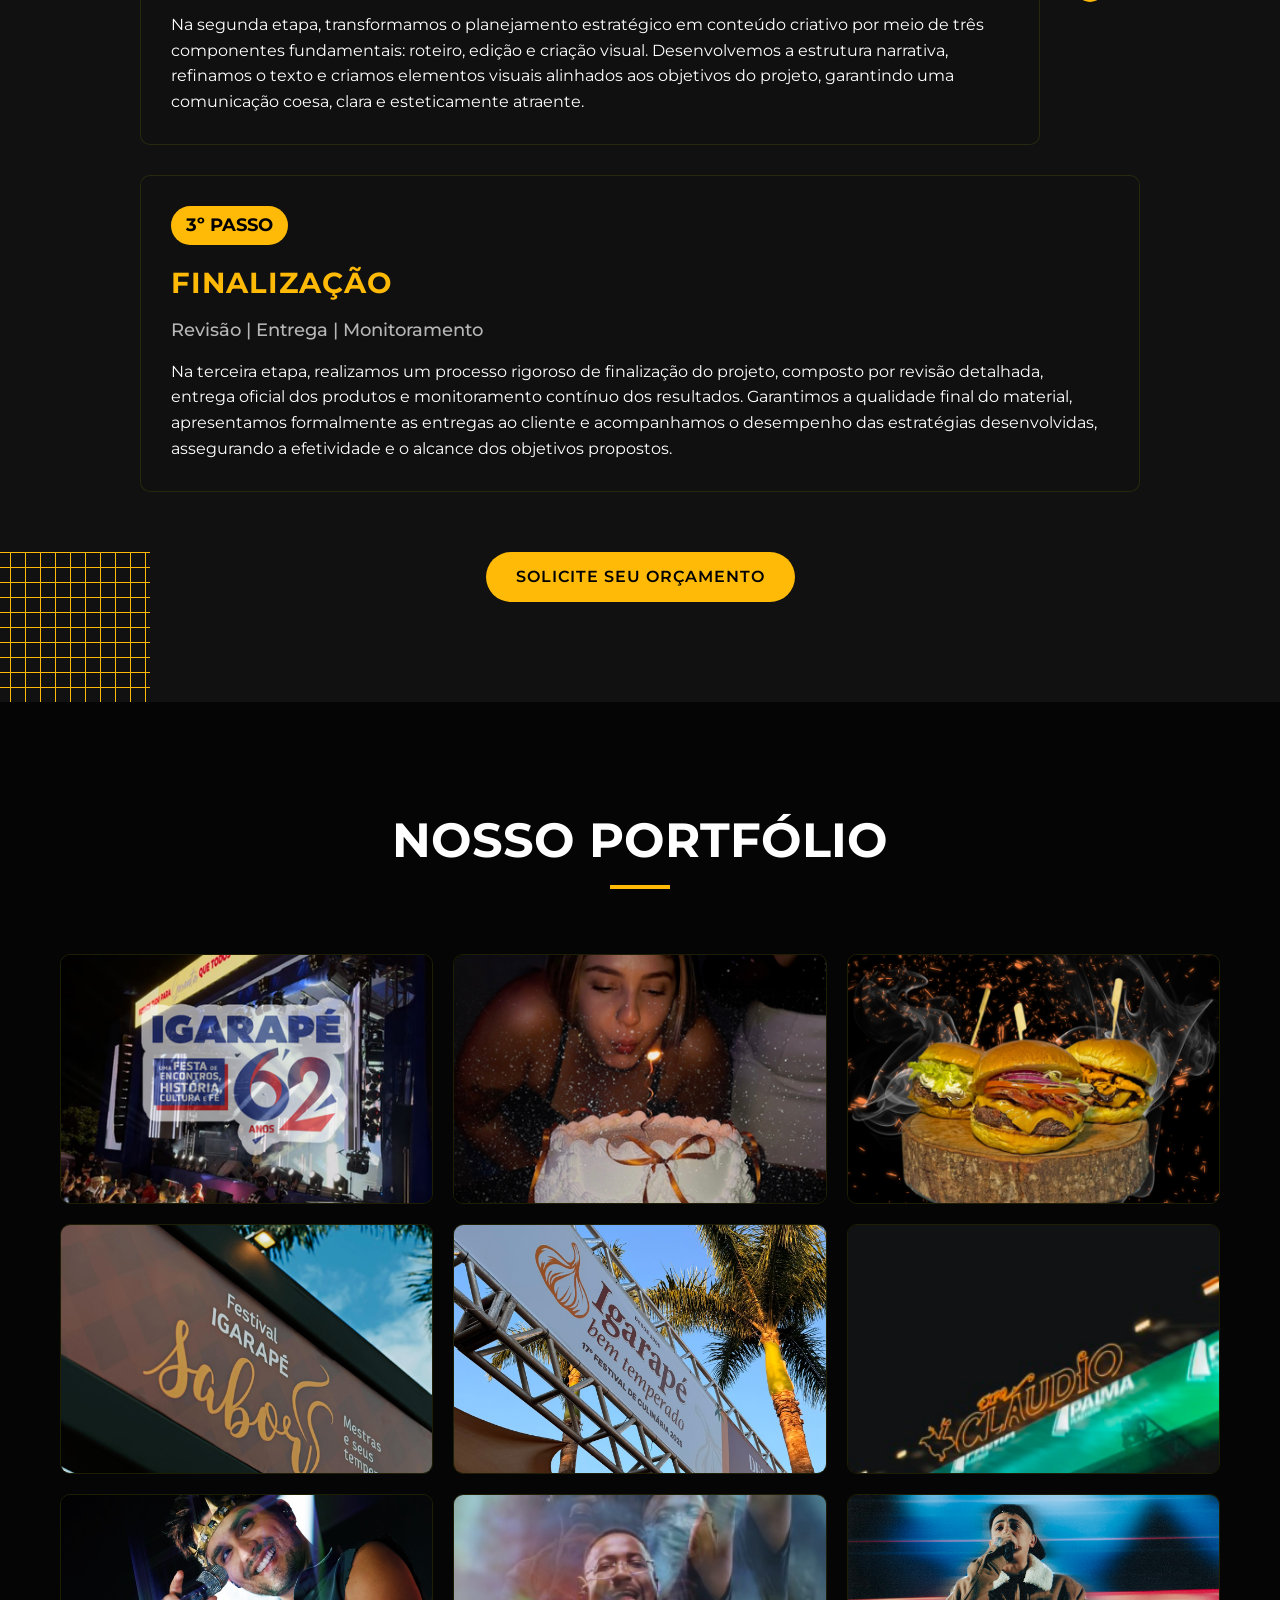
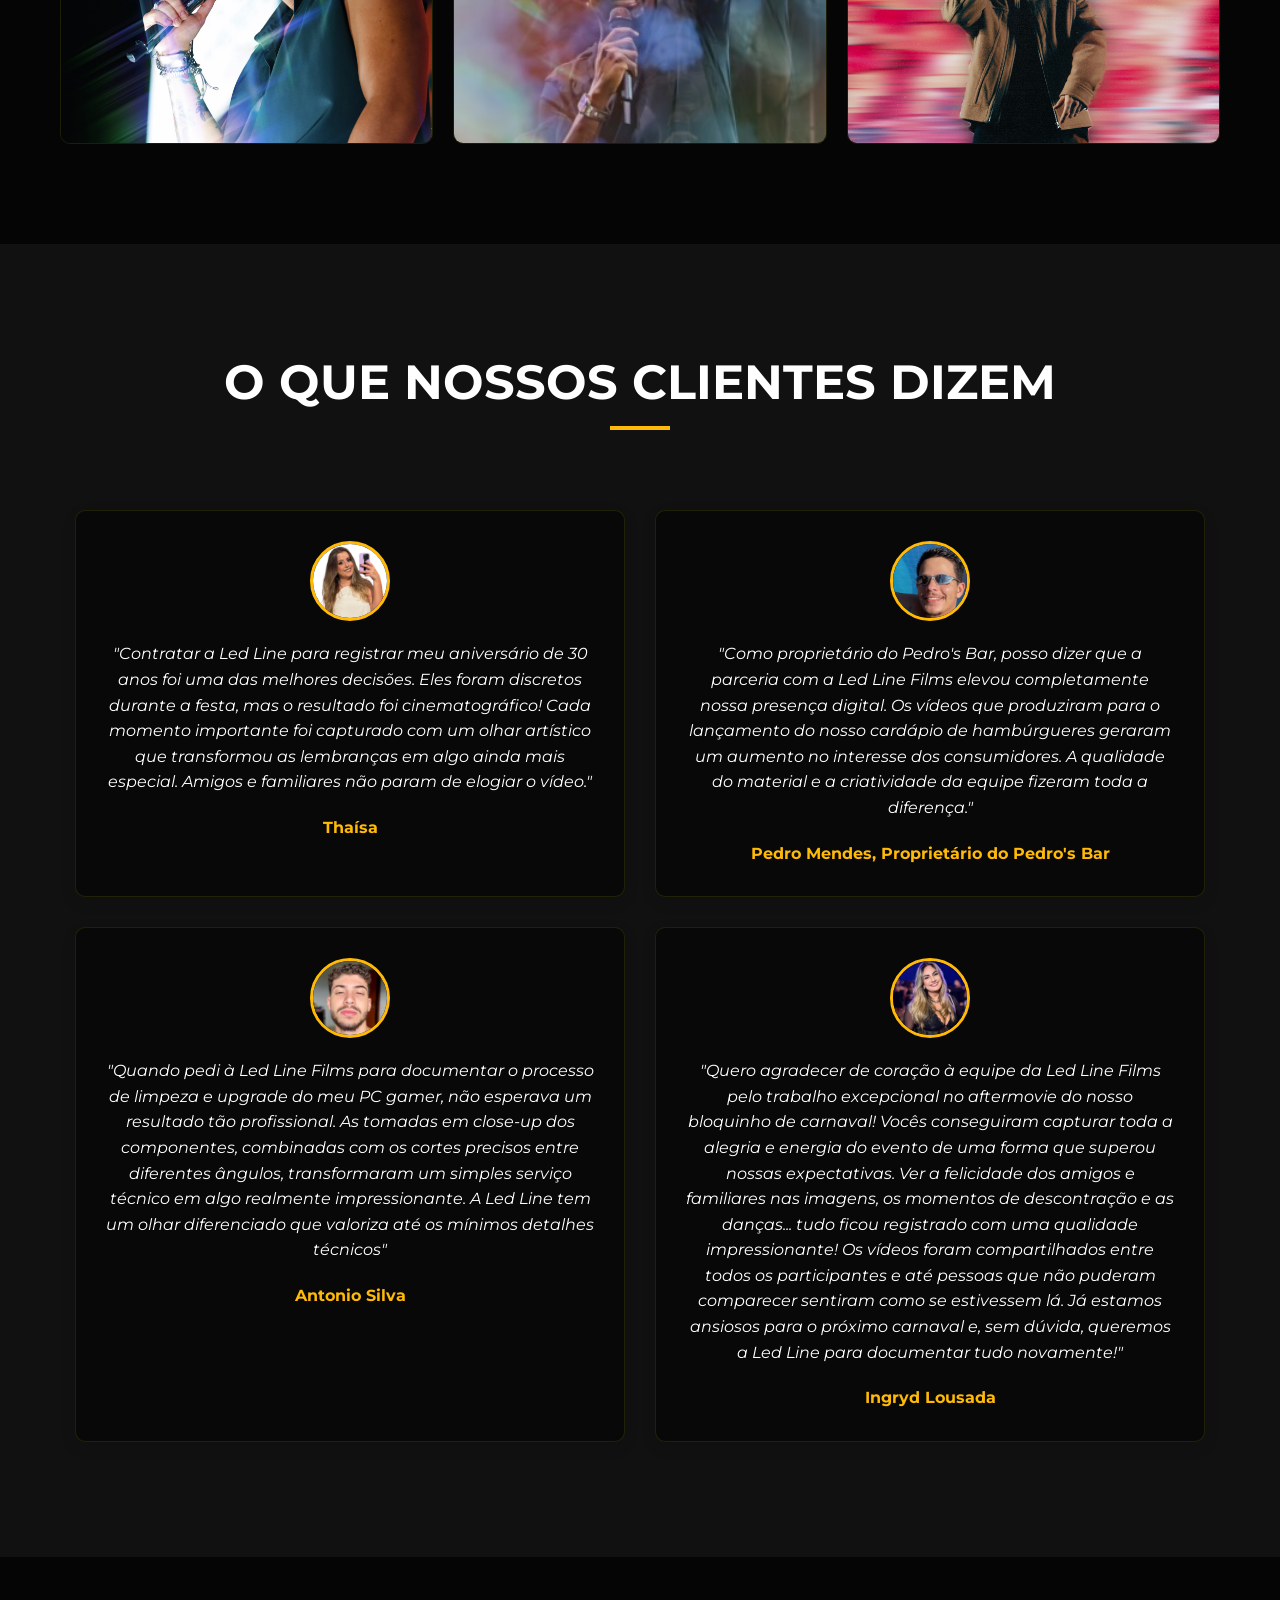
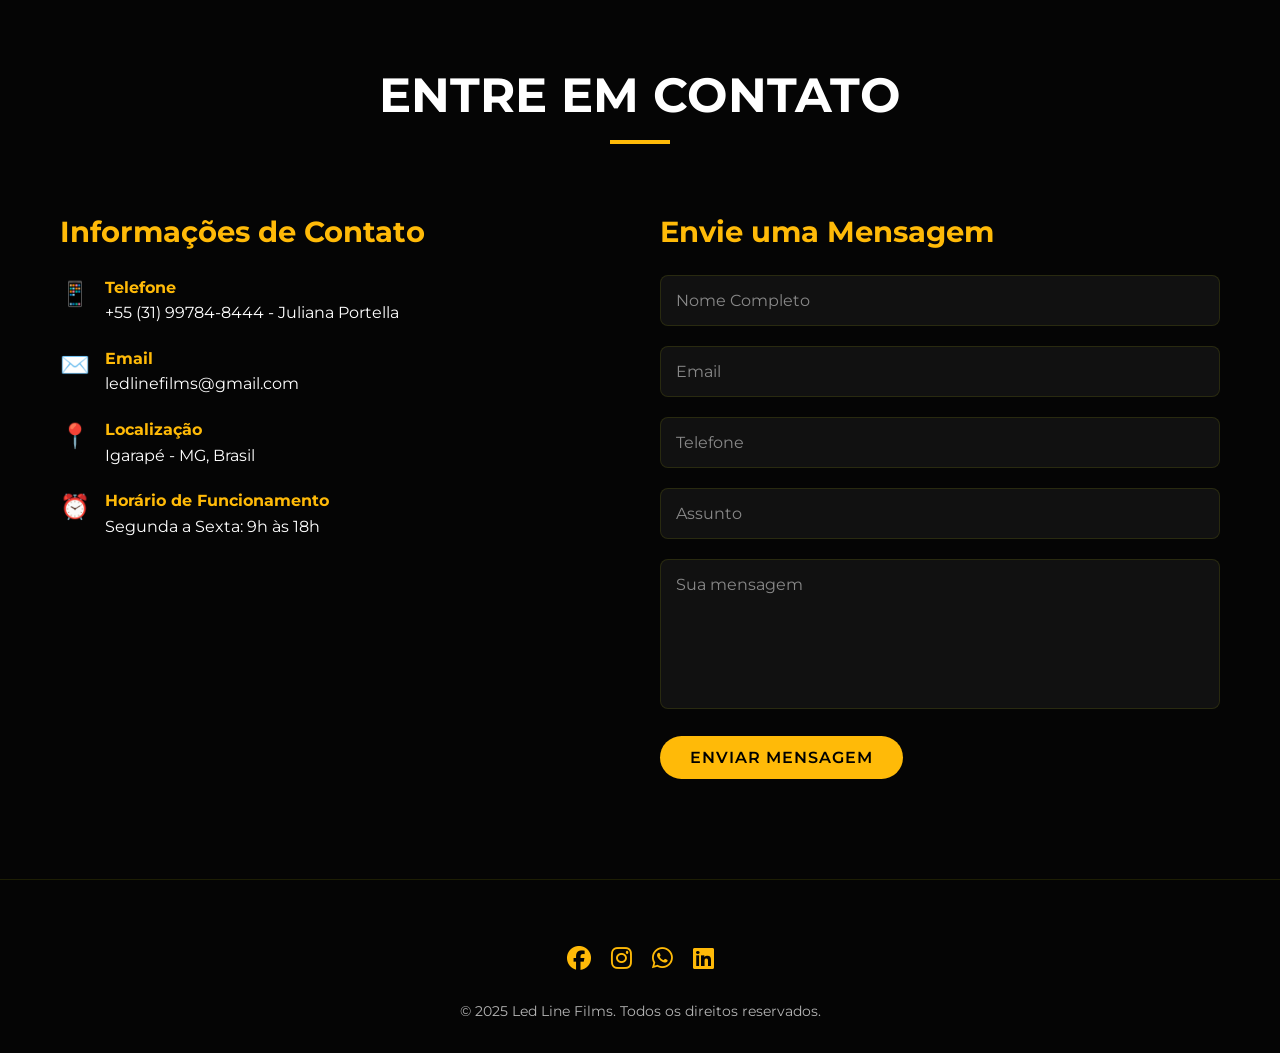
==== commit 4aa6c86e: "update" ====
--- a/index.html
+++ b/index.html
@@ -76,7 +76,7 @@
                     <p>Nossa missão é eternizar momentos especiais com a maior qualidade técnica e artística, entregando resultados que superam expectativas e emocionam nossos clientes.</p>
                 </div>
                 <div class="about-image">
-                    <img src="/imgs/juliana_capa.png" alt="Equipe Led Line Films em ação">
+                    <img src="/imgs/juliana_capa_ledline.PNG" alt="Equipe Led Line Films em ação">
                 </div>
             </div>
         </div>
--- a/styles.css
+++ b/styles.css
@@ -278,7 +278,7 @@
 }
 
 .section-title h2 {
-    font-size: 2.5rem;
+    font-size: 3rem;
     font-weight: 700;
     display: inline-block;
     position: relative;
@@ -310,7 +310,7 @@
 }
 
 .about-text h3 {
-    font-size: 1.8rem;
+    font-size: 2.5rem;
     margin-bottom: 20px;
     color: var(--accent-color);
 }
@@ -324,7 +324,7 @@
     overflow: hidden;
     border-radius: 10px;
     box-shadow: 0 5px 15px rgba(0, 0, 0, 0.3);
-    height: 400px;
+    height: 600px;
 }
 
 .about-image img {
